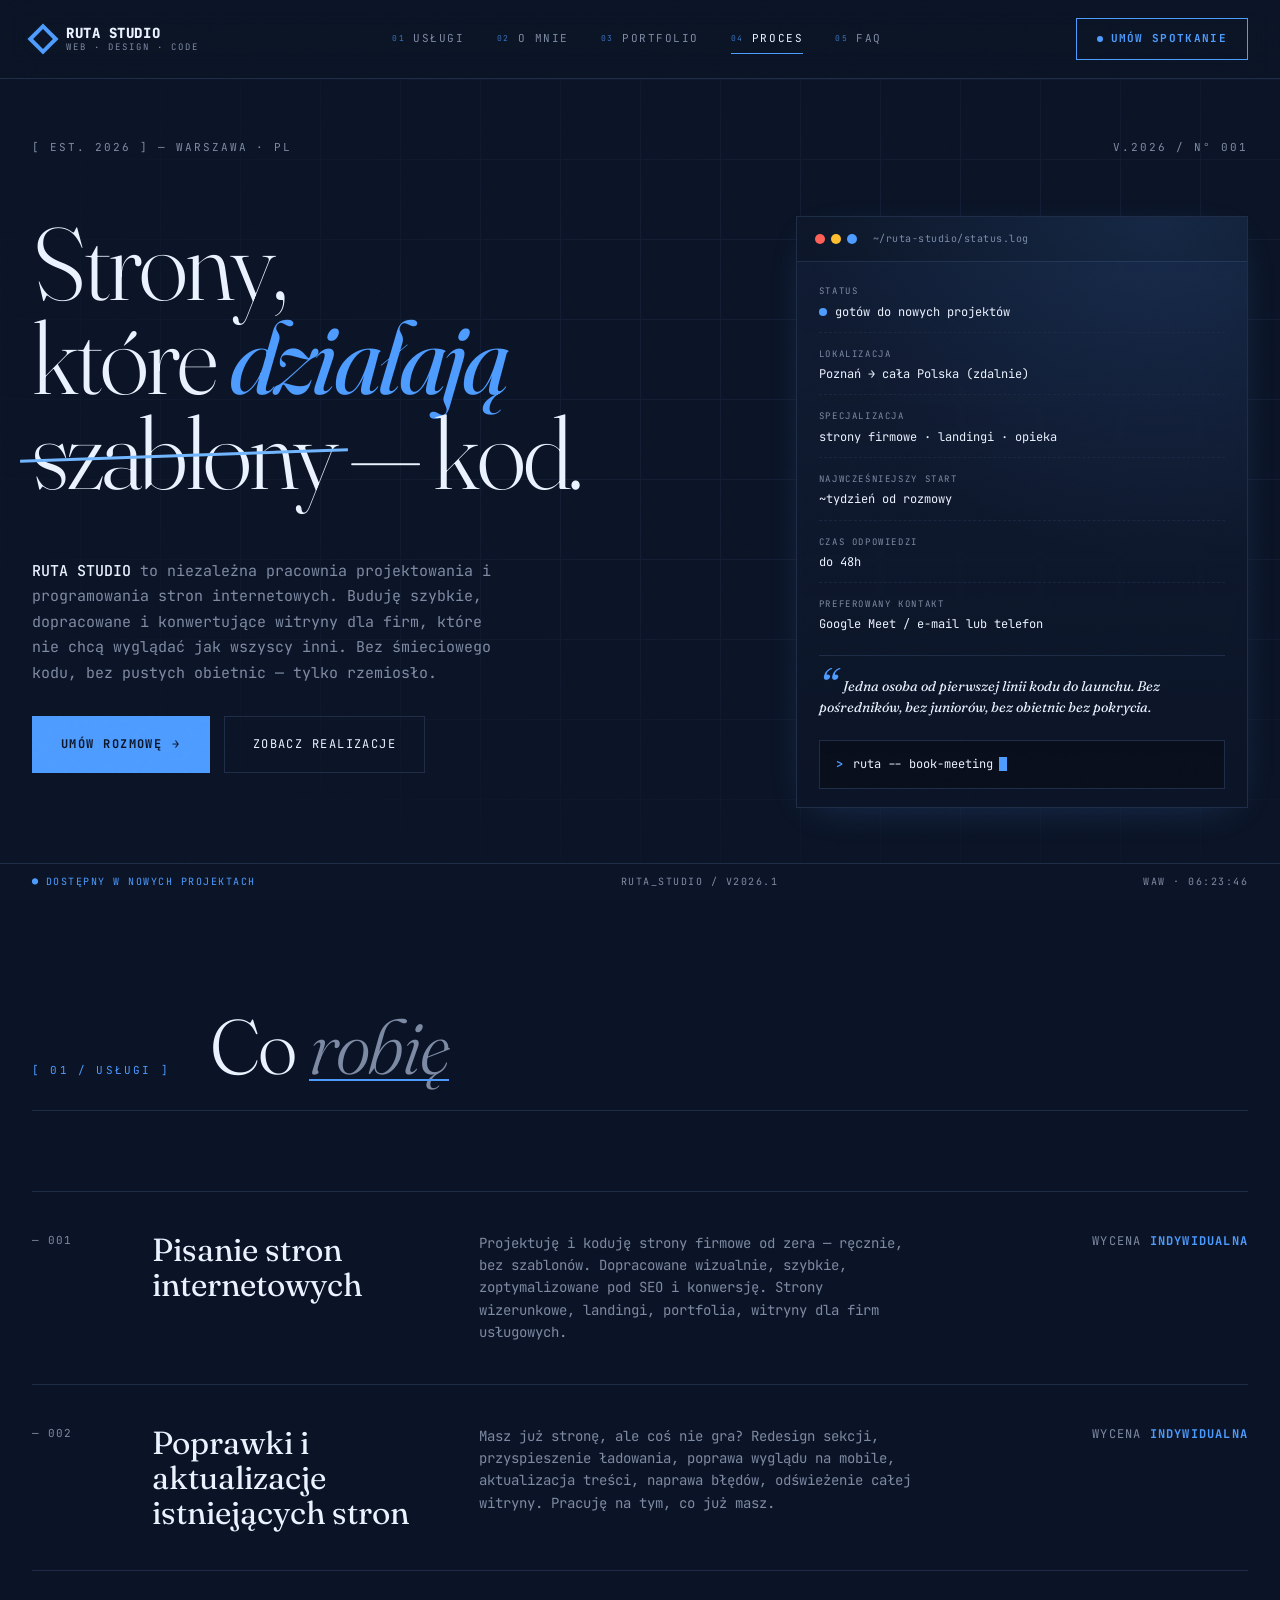
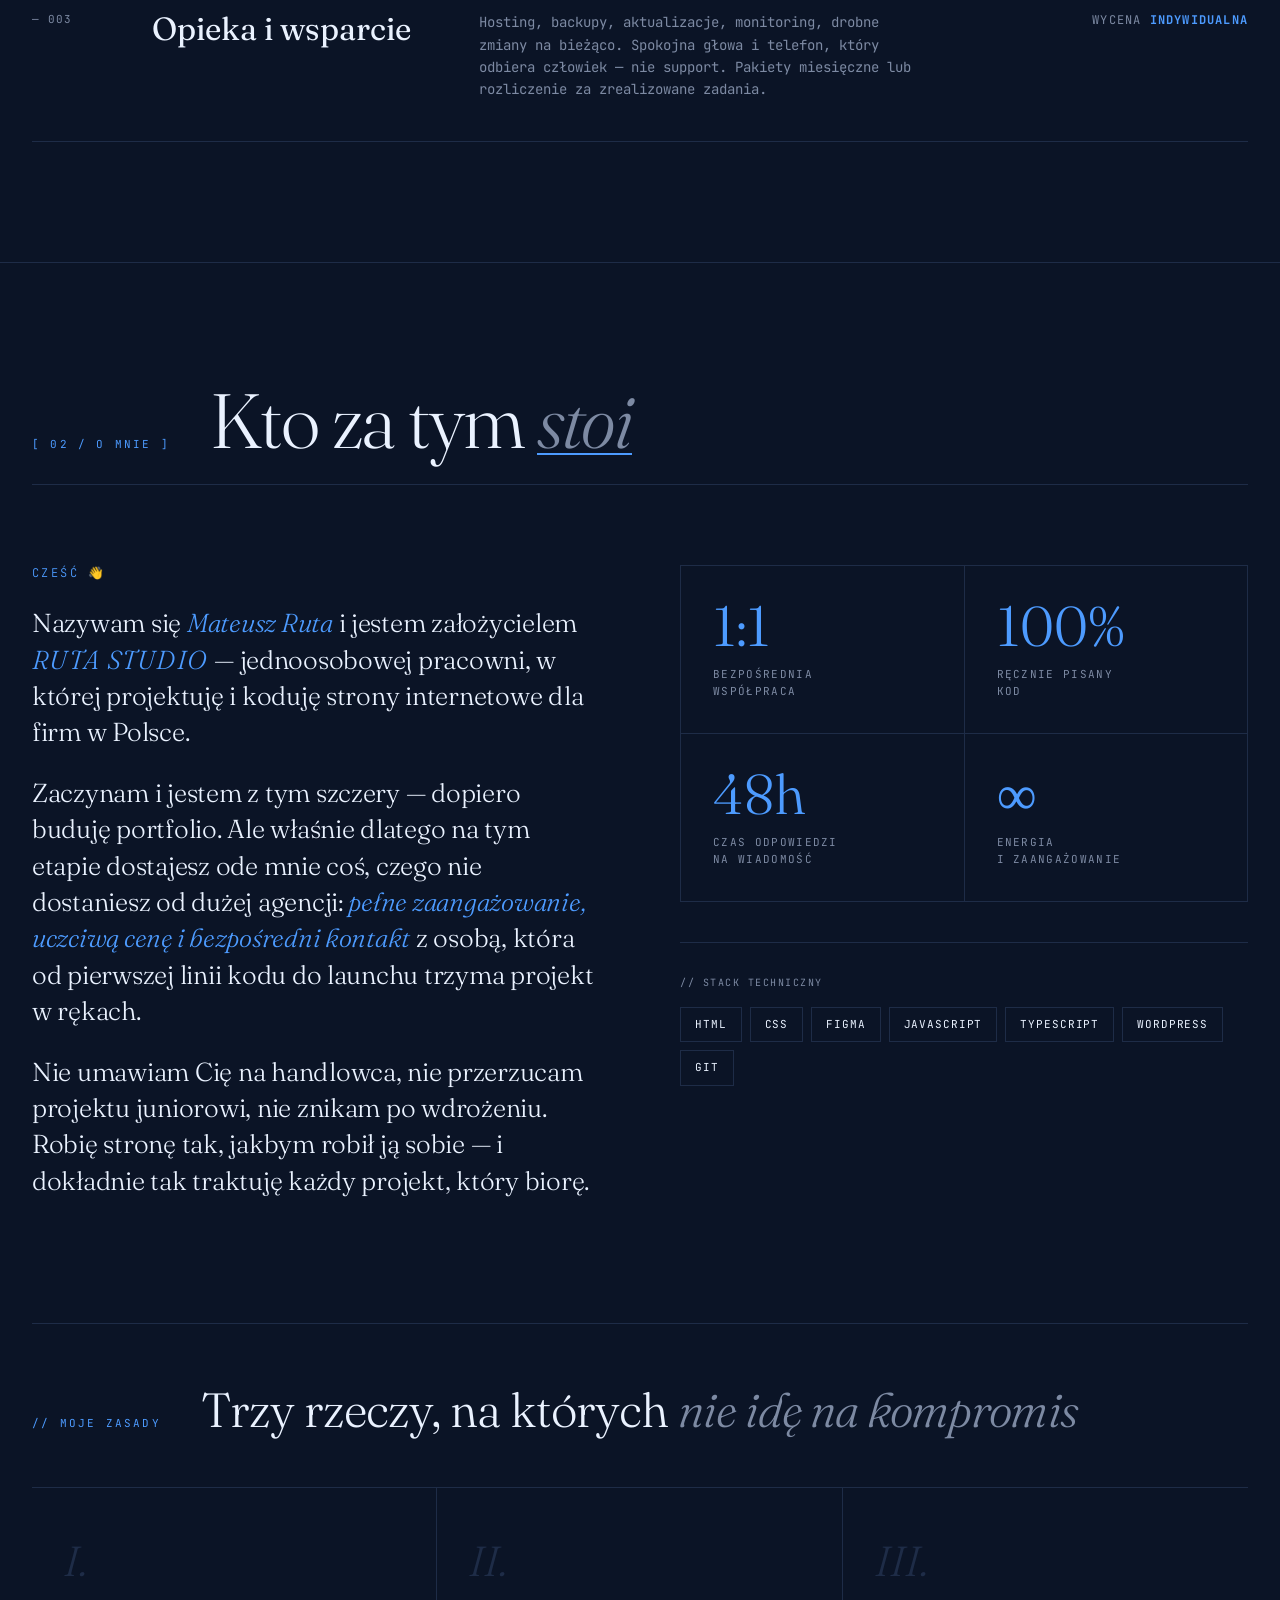
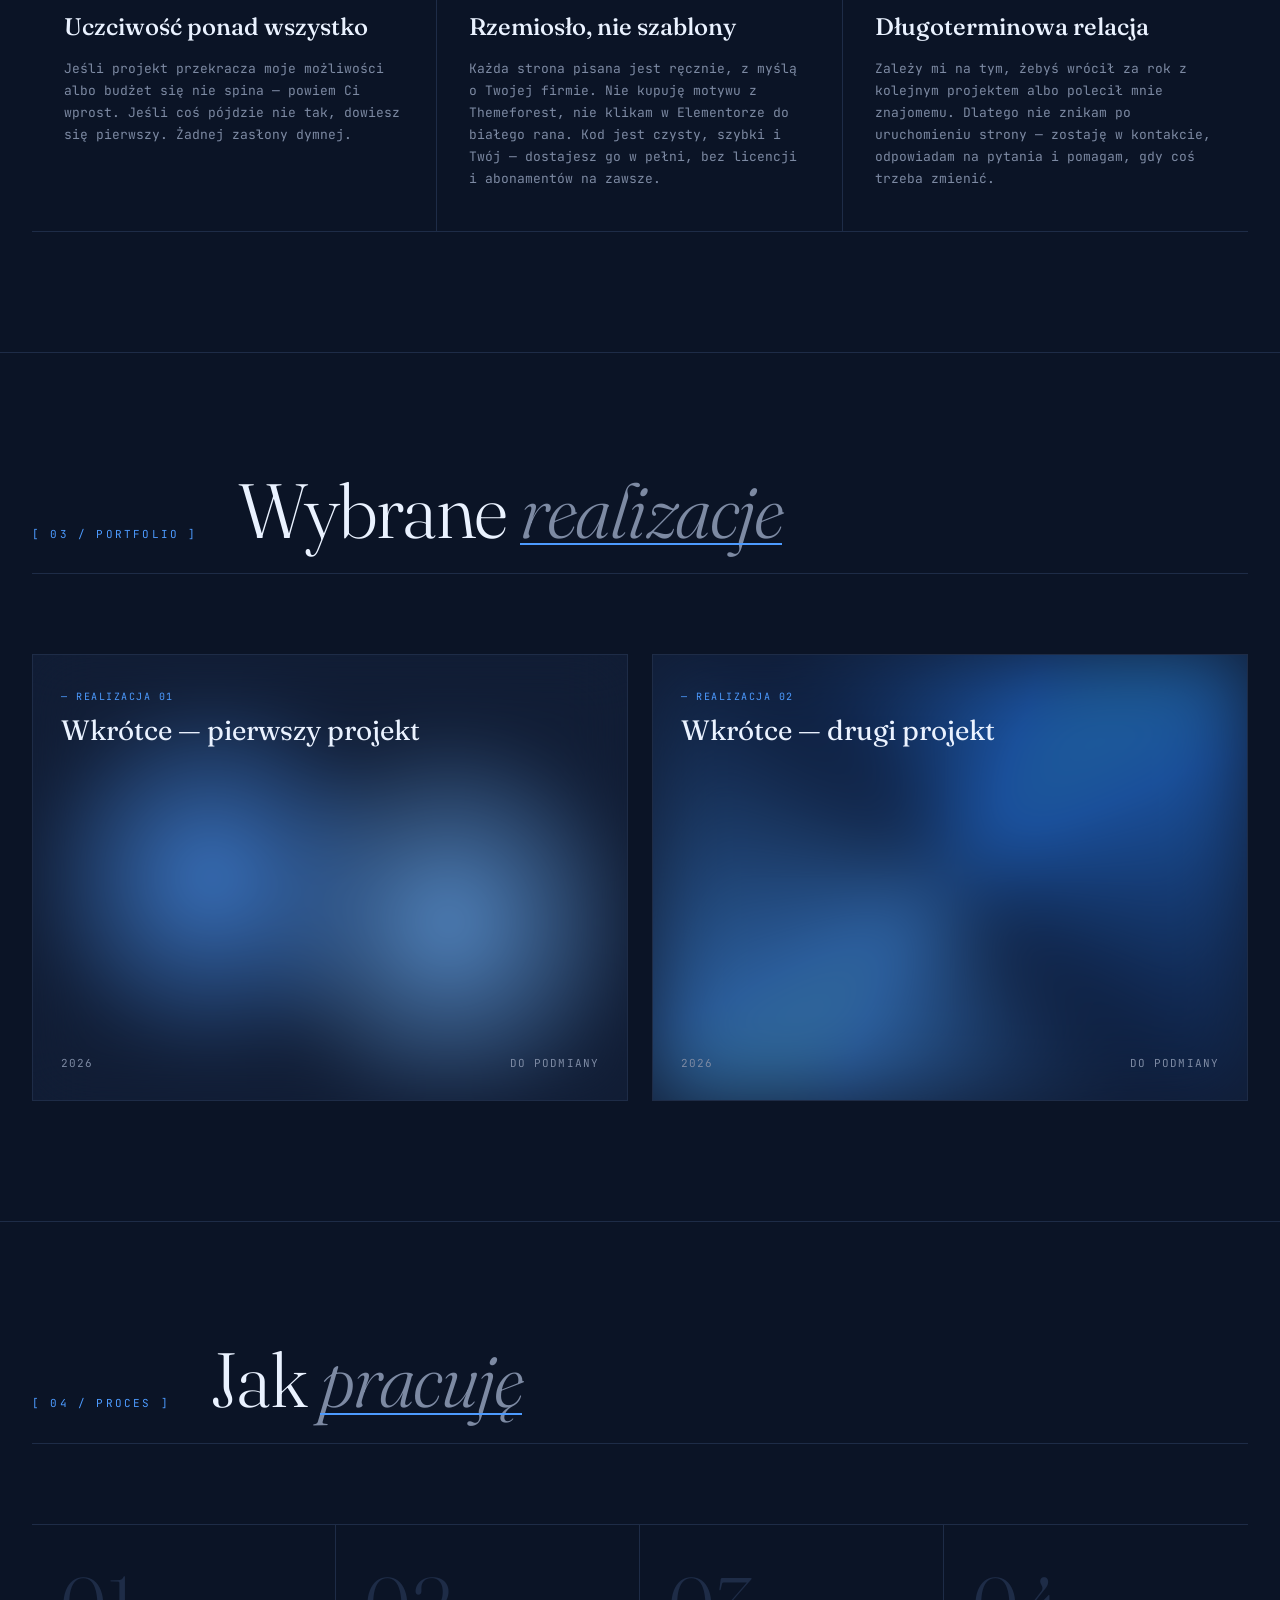
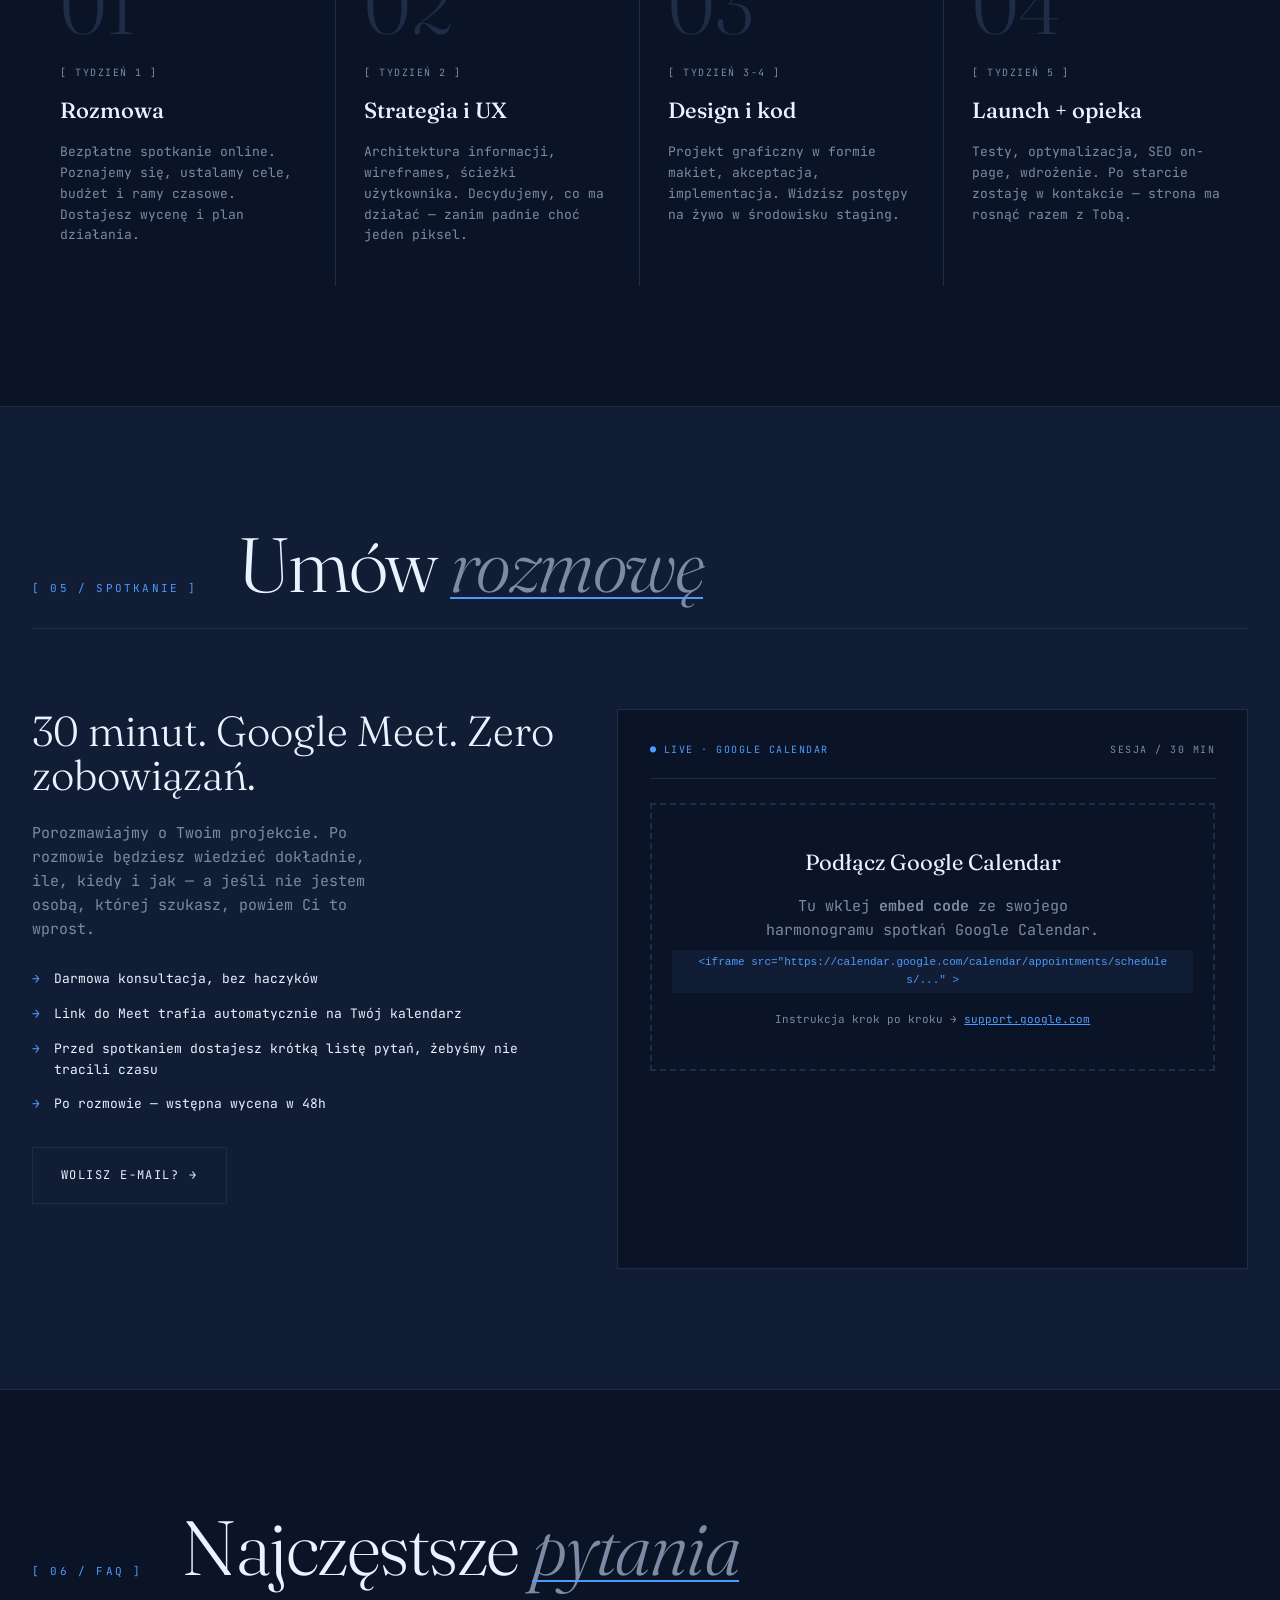
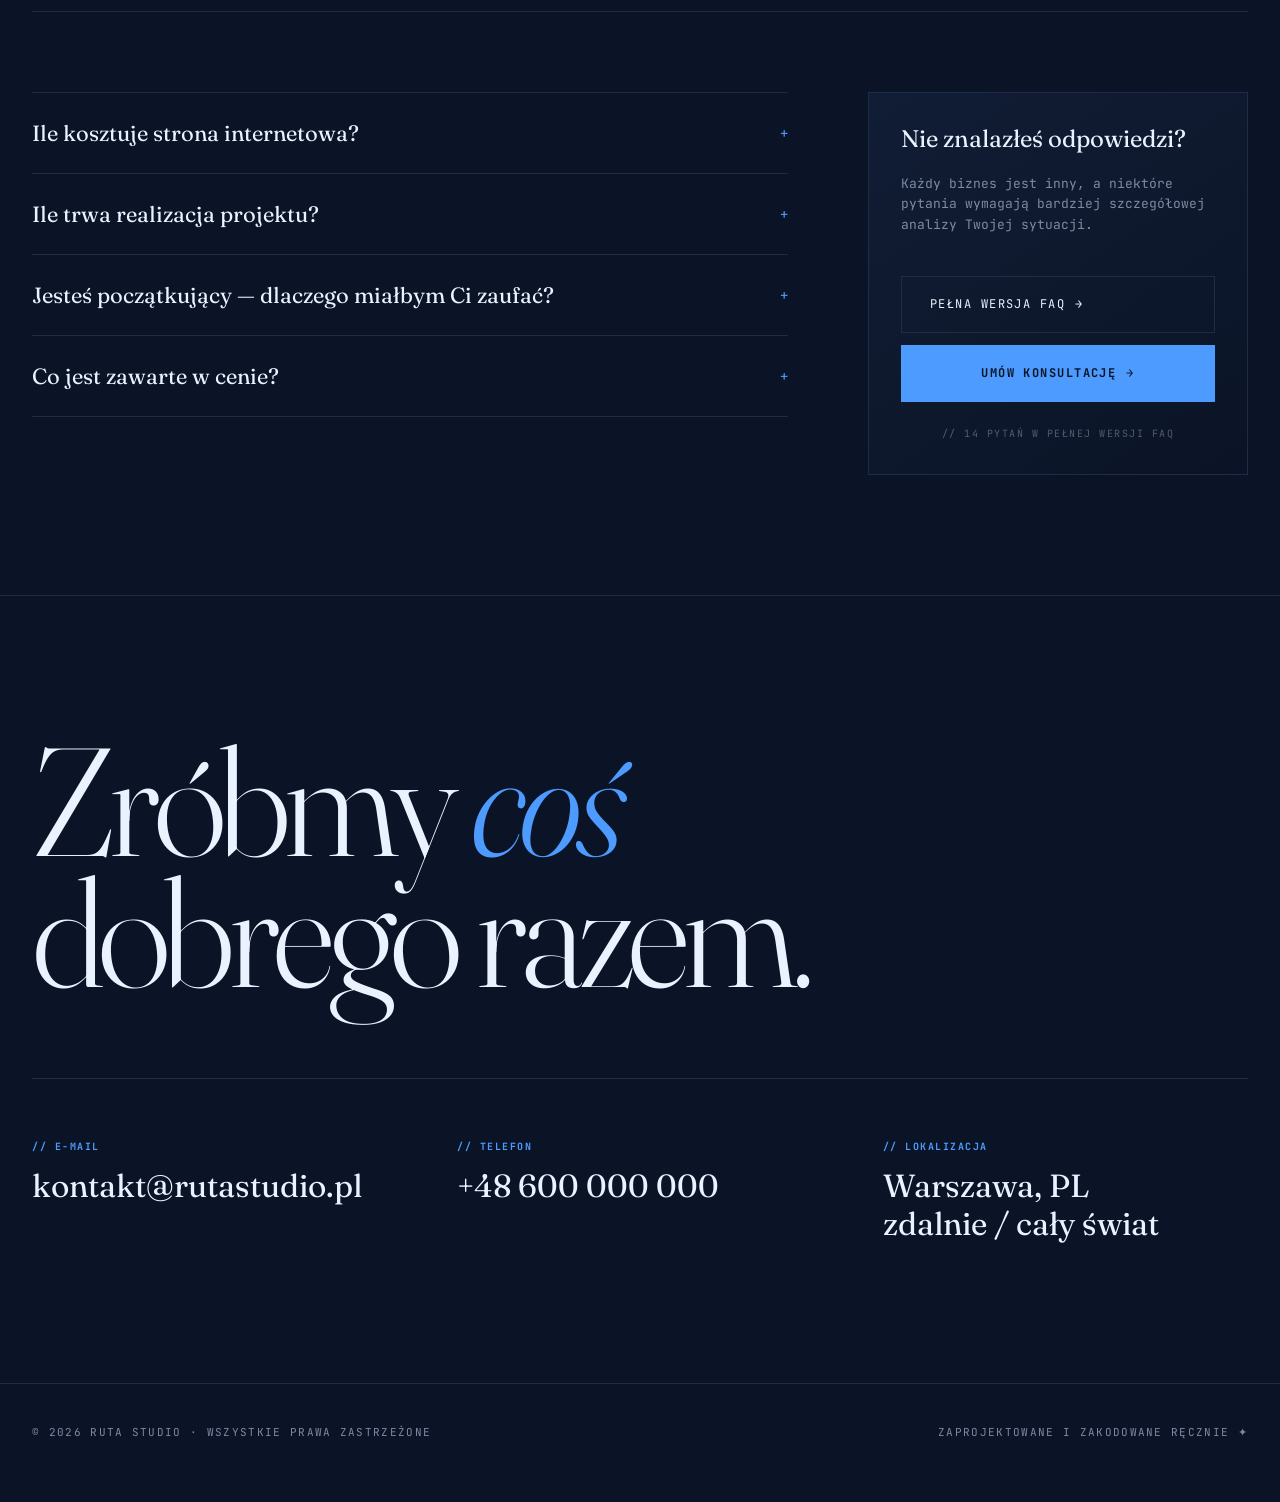
==== index.html @ 168b336f "Add files via upload" ====
<!DOCTYPE html>
<html lang="pl">
<head>
<meta charset="UTF-8" />
<meta name="viewport" content="width=device-width, initial-scale=1.0" />
<title>RUTA STUDIO — Projektowanie i programowanie stron internetowych</title>
<meta name="description" content="RUTA STUDIO — niezależne studio projektowania i programowania stron internetowych. Szybkie, dopracowane i konwertujące witryny." />

<link rel="icon" type="image/svg+xml" href="data:image/svg+xml;utf8,<svg xmlns='http://www.w3.org/2000/svg' viewBox='0 0 64 64'><rect width='64' height='64' fill='%230b1426'/><g transform='translate(32 32) rotate(45)'><rect x='-18' y='-18' width='36' height='36' fill='%234d9bff'/><rect x='-12' y='-12' width='24' height='24' fill='%230b1426'/></g></svg>" />

<link rel="preconnect" href="https://fonts.googleapis.com">
<link rel="preconnect" href="https://fonts.gstatic.com" crossorigin>
<link href="https://fonts.googleapis.com/css2?family=JetBrains+Mono:wght@400;500;700;800&family=Fraunces:ital,opsz,wght@0,9..144,300;0,9..144,400;0,9..144,600;0,9..144,800;1,9..144,400&display=swap" rel="stylesheet">

<link rel="stylesheet" href="styles.css">
</head>
<body>

<!-- NAV -->
<nav class="nav">
  <a href="#top" class="logo">
    <span class="logo-mark"></span>
    <span class="logo-text">
      <span class="name">RUTA&nbsp;STUDIO</span>
      <span class="sub">Web · Design · Code</span>
    </span>
  </a>
  <div class="nav-links">
    <a href="#services"><span class="num">01</span> Usługi</a>
    <a href="#about"><span class="num">02</span> O mnie</a>
    <a href="#portfolio"><span class="num">03</span> Portfolio</a>
    <a href="#process"><span class="num">04</span> Proces</a>
    <a href="faq.html"><span class="num">05</span> FAQ</a>
  </div>
  <a href="#booking" class="nav-cta">
    <span class="dot"></span>
    Umów spotkanie
  </a>
</nav>

<!-- HERO -->
<section class="hero" id="top">
  <div class="hero-grid"></div>
  <div class="hero-meta">
    <span>[ EST. 2026 ] — WARSZAWA · PL</span>
    <span>v.2026 / N° 001</span>
  </div>

  <div class="hero-main">
    <div class="hero-left">
      <h1 class="hero-title">
        Strony,<br>
        które <em>działają</em><br>
        <span class="strike">szablony</span> — kod.
      </h1>

      <div class="hero-bottom">
        <p class="hero-desc">
          <strong>RUTA STUDIO</strong> to niezależna pracownia projektowania i programowania
          stron internetowych. Buduję szybkie, dopracowane i konwertujące witryny
          dla firm, które nie chcą wyglądać jak wszyscy inni. Bez śmieciowego kodu,
          bez pustych obietnic — tylko rzemiosło.
        </p>
        <div class="hero-cta-row">
          <a href="#booking" class="btn btn-primary">
            Umów rozmowę <span class="arrow">→</span>
          </a>
          <a href="#portfolio" class="btn btn-ghost">
            Zobacz realizacje
          </a>
        </div>
      </div>
    </div>

    <aside class="hero-card">
      <div class="hero-card-top">
        <div class="hero-card-dots">
          <span></span><span></span><span></span>
        </div>
        <span class="hero-card-name">~/ruta-studio/status.log</span>
      </div>

      <div class="hero-card-body">
        <div class="hero-card-row">
          <span class="hero-card-key">status</span>
          <span class="hero-card-val"><span class="dot-live"></span> gotów do nowych projektów</span>
        </div>
        <div class="hero-card-row">
          <span class="hero-card-key">lokalizacja</span>
          <span class="hero-card-val">Poznań → cała Polska (zdalnie)</span>
        </div>
        <div class="hero-card-row">
          <span class="hero-card-key">specjalizacja</span>
          <span class="hero-card-val">strony firmowe · landingi · opieka</span>
        </div>
        <div class="hero-card-row">
          <span class="hero-card-key">najwcześniejszy start</span>
          <span class="hero-card-val">~tydzień od rozmowy</span>
        </div>
        <div class="hero-card-row">
          <span class="hero-card-key">czas odpowiedzi</span>
          <span class="hero-card-val">do 48h</span>
        </div>
        <div class="hero-card-row">
          <span class="hero-card-key">preferowany kontakt</span>
          <span class="hero-card-val">Google Meet / e-mail lub telefon</span>
        </div>

        <div class="hero-card-sep"></div>

        <div class="hero-card-quote">
          <span class="quote-mark">&ldquo;</span>
          Jedna osoba od pierwszej linii kodu do launchu. Bez pośredników, bez juniorów, bez obietnic bez pokrycia.
        </div>

        <div class="hero-card-cli">
          <span class="prompt">&gt;</span>
          <span class="cmd">ruta -- book-meeting</span>
          <span class="caret"></span>
        </div>
      </div>
    </aside>
  </div>
</section>



<!-- SERVICES -->
<section class="section" id="services">
  <header class="section-header">
    <span class="section-num">[ 01 / USŁUGI ]</span>
    <h2 class="section-title">Co <em>robię</em></h2>
  </header>

  <div class="services">
    <div class="service">
      <span class="service-idx">— 001</span>
      <h3 class="service-name">Pisanie stron internetowych</h3>
      <p class="service-desc">Projektuję i koduję strony firmowe od zera — ręcznie, bez szablonów. Dopracowane wizualnie, szybkie, zoptymalizowane pod SEO i konwersję. Strony wizerunkowe, landingi, portfolia, witryny dla firm usługowych.</p>
      <span class="service-price">wycena <b>indywidualna</b></span>
    </div>
    <div class="service">
      <span class="service-idx">— 002</span>
      <h3 class="service-name">Poprawki i aktualizacje istniejących stron</h3>
      <p class="service-desc">Masz już stronę, ale coś nie gra? Redesign sekcji, przyspieszenie ładowania, poprawa wyglądu na mobile, aktualizacja treści, naprawa błędów, odświeżenie całej witryny. Pracuję na tym, co już masz.</p>
      <span class="service-price">wycena <b>indywidualna</b></span>
    </div>
    <div class="service">
      <span class="service-idx">— 003</span>
      <h3 class="service-name">Opieka i wsparcie</h3>
      <p class="service-desc">Hosting, backupy, aktualizacje, monitoring, drobne zmiany na bieżąco. Spokojna głowa i telefon, który odbiera człowiek — nie support. Pakiety miesięczne lub rozliczenie za zrealizowane zadania.</p>
      <span class="service-price">wycena <b>indywidualna</b></span>
    </div>
  </div>
</section>

<!-- ABOUT -->
<section class="section" id="about">
  <header class="section-header">
    <span class="section-num">[ 02 / O MNIE ]</span>
    <h2 class="section-title">Kto za tym <em>stoi</em></h2>
  </header>

  <div class="about">
    <div class="about-text">
      <p class="about-hello">Cześć 👋</p>
      <p>Nazywam się <em>Mateusz Ruta</em> i jestem założycielem <em style="letter-spacing: 0.05em;">RUTA STUDIO</em> — jednoosobowej pracowni, w której projektuję i koduję strony internetowe dla firm w Polsce.</p>
      <p>Zaczynam i jestem z tym szczery — dopiero buduję portfolio. Ale właśnie dlatego na tym etapie dostajesz ode mnie coś, czego nie dostaniesz od dużej agencji: <em>pełne zaangażowanie, uczciwą cenę i bezpośredni kontakt</em> z osobą, która od pierwszej linii kodu do launchu trzyma projekt w rękach.</p>
      <p>Nie umawiam Cię na handlowca, nie przerzucam projektu juniorowi, nie znikam po wdrożeniu. Robię stronę tak, jakbym robił ją sobie — i dokładnie tak traktuję każdy projekt, który biorę.</p>
    </div>

    <div>
      <div class="about-stats">
        <div class="stat">
          <div class="stat-value">1:1</div>
          <div class="stat-label">Bezpośrednia<br>współpraca</div>
        </div>
        <div class="stat">
          <div class="stat-value">100%</div>
          <div class="stat-label">Ręcznie pisany<br>kod</div>
        </div>
        <div class="stat">
          <div class="stat-value">48h</div>
          <div class="stat-label">Czas odpowiedzi<br>na wiadomość</div>
        </div>
        <div class="stat">
          <div class="stat-value">∞</div>
          <div class="stat-label">Energia<br>i zaangażowanie</div>
        </div>
      </div>

      <div class="tech-stack">
        <div class="tech-stack-label">// Stack techniczny</div>
        <div class="tech-list">
          <span class="tech">HTML</span>
          <span class="tech">CSS</span>
          <span class="tech">Figma</span>
          <span class="tech">JavaScript</span>
          <span class="tech">TypeScript</span>
          <span class="tech">WordPress</span>
          <span class="tech">Git</span>
        </div>
      </div>
    </div>
  </div>

  <!-- ZASADY -->
  <div class="principles">
    <div class="principles-header">
      <span class="principles-label">// Moje zasady</span>
      <h3 class="principles-title">Trzy rzeczy, na których <em>nie idę na kompromis</em></h3>
    </div>
    <div class="principles-grid">
      <div class="principle">
        <div class="principle-num">I.</div>
        <h4 class="principle-name">Uczciwość ponad wszystko</h4>
        <p class="principle-desc">Jeśli projekt przekracza moje możliwości albo budżet się nie spina — powiem Ci wprost. Jeśli coś pójdzie nie tak, dowiesz się pierwszy. Żadnej zasłony dymnej.</p>
      </div>
      <div class="principle">
        <div class="principle-num">II.</div>
        <h4 class="principle-name">Rzemiosło, nie szablony</h4>
        <p class="principle-desc">Każda strona pisana jest ręcznie, z myślą o Twojej firmie. Nie kupuję motywu z Themeforest, nie klikam w Elementorze do białego rana. Kod jest czysty, szybki i Twój — dostajesz go w pełni, bez licencji i abonamentów na zawsze.</p>
      </div>
      <div class="principle">
        <div class="principle-num">III.</div>
        <h4 class="principle-name">Długoterminowa relacja</h4>
        <p class="principle-desc">Zależy mi na tym, żebyś wrócił za rok z kolejnym projektem albo polecił mnie znajomemu. Dlatego nie znikam po uruchomieniu strony — zostaję w kontakcie, odpowiadam na pytania i pomagam, gdy coś trzeba zmienić.</p>
      </div>
    </div>
  </div>
</section>

<!-- PORTFOLIO -->
<section class="section" id="portfolio">
  <header class="section-header">
    <span class="section-num">[ 03 / PORTFOLIO ]</span>
    <h2 class="section-title">Wybrane <em>realizacje</em></h2>
  </header>

  <div class="portfolio-grid">
    <a href="#" class="project half">
      <div class="project-visual viz-1"></div>
      <div class="project-content">
        <span class="project-tag">— Realizacja 01</span>
        <h3 class="project-title">Wkrótce — pierwszy projekt</h3>
      </div>
      <div class="project-meta">
        <span>2026</span>
        <span>Do podmiany</span>
      </div>
    </a>

    <a href="#" class="project half">
      <div class="project-visual viz-3"></div>
      <div class="project-content">
        <span class="project-tag">— Realizacja 02</span>
        <h3 class="project-title">Wkrótce — drugi projekt</h3>
      </div>
      <div class="project-meta">
        <span>2026</span>
        <span>Do podmiany</span>
      </div>
    </a>
  </div>
</section>

<!-- PROCESS -->
<section class="section" id="process">
  <header class="section-header">
    <span class="section-num">[ 04 / PROCES ]</span>
    <h2 class="section-title">Jak <em>pracuję</em></h2>
  </header>

  <div class="process-grid">
    <div class="process-step">
      <div class="step-num">01</div>
      <div class="step-label">[ TYDZIEŃ 1 ]</div>
      <h4 class="step-title">Rozmowa</h4>
      <p class="step-desc">Bezpłatne spotkanie online. Poznajemy się, ustalamy cele, budżet i ramy czasowe. Dostajesz wycenę i plan działania.</p>
    </div>
    <div class="process-step">
      <div class="step-num">02</div>
      <div class="step-label">[ TYDZIEŃ 2 ]</div>
      <h4 class="step-title">Strategia i UX</h4>
      <p class="step-desc">Architektura informacji, wireframes, ścieżki użytkownika. Decydujemy, co ma działać — zanim padnie choć jeden piksel.</p>
    </div>
    <div class="process-step">
      <div class="step-num">03</div>
      <div class="step-label">[ TYDZIEŃ 3-4 ]</div>
      <h4 class="step-title">Design i kod</h4>
      <p class="step-desc">Projekt graficzny w formie makiet, akceptacja, implementacja. Widzisz postępy na żywo w środowisku staging.</p>
    </div>
    <div class="process-step">
      <div class="step-num">04</div>
      <div class="step-label">[ TYDZIEŃ 5 ]</div>
      <h4 class="step-title">Launch + opieka</h4>
      <p class="step-desc">Testy, optymalizacja, SEO on-page, wdrożenie. Po starcie zostaję w kontakcie — strona ma rosnąć razem z Tobą.</p>
    </div>
  </div>
</section>

<!-- BOOKING -->
<section class="section booking" id="booking">
  <header class="section-header">
    <span class="section-num">[ 05 / SPOTKANIE ]</span>
    <h2 class="section-title">Umów <em>rozmowę</em></h2>
  </header>

  <div class="booking-wrap">
    <div class="booking-info">
      <h3>30 minut. Google Meet. Zero zobowiązań.</h3>
      <p>Porozmawiajmy o Twoim projekcie. Po rozmowie będziesz wiedzieć dokładnie, ile, kiedy i jak — a jeśli nie jestem osobą, której szukasz, powiem Ci to wprost.</p>

      <div class="booking-features">
        <div class="booking-feature">Darmowa konsultacja, bez haczyków</div>
        <div class="booking-feature">Link do Meet trafia automatycznie na Twój kalendarz</div>
        <div class="booking-feature">Przed spotkaniem dostajesz krótką listę pytań, żebyśmy nie tracili czasu</div>
        <div class="booking-feature">Po rozmowie — wstępna wycena w 48h</div>
      </div>

      <a href="mailto:kontakt@rutastudio.pl" class="btn btn-ghost">
        Wolisz e-mail? <span class="arrow">→</span>
      </a>
    </div>

    <div class="booking-widget">
      <div class="booking-widget-header">
        <span class="live blink">LIVE · GOOGLE CALENDAR</span>
        <span>SESJA / 30 MIN</span>
      </div>

      <!--
        ============================================================
        INSTRUKCJA: Jak podłączyć prawdziwy widget Google Meet
        ============================================================
        1. Wejdź na calendar.google.com (zalogowany na konto, na
           którym chcesz przyjmować spotkania).
        2. Po lewej stronie kliknij "Utwórz" → "Termin spotkania"
           (Appointment schedule).
        3. Ustaw: długość spotkania 30 min, dostępność, bufor czasu.
        4. W sekcji "Miejsce i konferencja" wybierz Google Meet —
           link do Meet będzie generowany automatycznie.
        5. Zapisz. Kliknij "Udostępnij" → "Skopiuj kod do
           osadzenia" (embed code) i wklej go zamiast bloku .booking-placeholder
           poniżej. Będzie wyglądał mniej więcej tak:
           <iframe src="https://calendar.google.com/calendar/appointments/schedules/XXXX?gv=true" width="100%" height="600" frameborder="0"></iframe>
        ============================================================
      -->

      <div class="booking-placeholder">
        <h4>Podłącz Google Calendar</h4>
        <p>Tu wklej <b>embed code</b> ze swojego<br>harmonogramu spotkań Google Calendar.</p>
        <code>&lt;iframe src="https://calendar.google.com/calendar/appointments/schedules/..." &gt;</code>
        <p style="margin-top:18px;font-size:11px">
          Instrukcja krok po kroku →
          <a href="https://support.google.com/calendar/answer/10729749" target="_blank" rel="noopener">support.google.com</a>
        </p>
      </div>

    </div>
  </div>
</section>


<!-- FAQ SECTION -->
<section class="section" id="faq">
  <header class="section-header">
    <span class="section-num">[ 06 / FAQ ]</span>
    <h2 class="section-title">Najczęstsze <em>pytania</em></h2>
  </header>
  <div class="faq-container">
    <!-- Lewa kolumna: Pytania -->
    <div class="faq-list">
      <div class="faq-item">
        <button class="faq-q">
          Ile kosztuje strona internetowa?
          <span class="icon">+</span>
        </button>
        <div class="faq-a">Każdy projekt wyceniam indywidualnie, bo wszystko zależy od zakresu, ilości podstron, stopnia złożoności designu i Twoich wymagań. Po krótkiej rozmowie (bezpłatnej) dostajesz pełną, stałą wycenę — bez niespodzianek i bez ukrytych kosztów. Nie działam na "od-do", wolę powiedzieć konkretną kwotę, gdy wiem, o czym rozmawiamy.</div>
      </div>
      <div class="faq-item">
        <button class="faq-q">
          Ile trwa realizacja projektu?
          <span class="icon">+</span>
        </button>
        <div class="faq-a">Nowa strona firmowa to zwykle 3-5 tygodni. Drobne poprawki i aktualizacje istniejących stron — od kilku dni do 2 tygodni. Tempo zależy głównie od tego, jak szybko spływają treści i akceptacje z Twojej strony.</div>
      </div>
      <div class="faq-item">
        <button class="faq-q">
          Jesteś początkujący — dlaczego miałbym Ci zaufać?
          <span class="icon">+</span>
        </button>
        <div class="faq-a">Uczciwe pytanie, więc uczciwa odpowiedź: bo dostajesz pełne zaangażowanie, uczciwą cenę i bezpośredni kontakt z osobą, której zależy. Duże agencje mają doświadczenie, ale często Twój projekt trafia do juniora, którego nigdy nie zobaczysz. Ja pracuję sam, więc każda linia kodu i każdy piksel przechodzi przeze mnie. Jeśli coś przekracza moje możliwości — powiem Ci to wprost, zanim weźmiemy projekt.</div>
      </div>
      <div class="faq-item">
        <button class="faq-q">
          Co jest zawarte w cenie?
          <span class="icon">+</span>
        </button>
        <div class="faq-a">Projekt graficzny, kodowanie, wdrożenie na serwer, konfiguracja domeny, podstawowa optymalizacja SEO, podpięcie analityki, 30 dni wsparcia po uruchomieniu i pełne prawa do kodu. Bez licencji, dożywotnio.</div>
      </div>
    </div>

    <!-- Prawa kolumna: Sidebar z CTA -->
    <aside class="faq-sidebar">
      <div class="faq-card">
        <h4>Nie znalazłeś odpowiedzi?</h4>
        <p>Każdy biznes jest inny, a niektóre pytania wymagają bardziej szczegółowej analizy Twojej sytuacji.</p>
        <div class="faq-more">
          <a href="faq.html" class="btn btn-ghost">
            Pełna wersja FAQ <span class="arrow">→</span>
          </a>
          <a href="#booking" class="btn btn-primary faq-btn-full">
            Umów konsultację <span class="arrow">→</span>
          </a>
        </div>
        <span class="faq-more-hint">// 14 pytań w pełnej wersji FAQ</span>
      </div>
    </aside>
  </div>
</section>

<!-- CONTACT -->
<section class="contact-section" id="contact">
  <h2 class="contact-huge">
    Zróbmy <em>coś</em><br>
    dobrego razem.
  </h2>
  <div class="contact-grid">
    <div class="contact-item">
      <div class="label">// E-mail</div>
      <a href="mailto:kontakt@rutastudio.pl">kontakt@rutastudio.pl</a>
    </div>
    <div class="contact-item">
      <div class="label">// Telefon</div>
      <a href="tel:+48600000000">+48 600 000 000</a>
    </div>
    <div class="contact-item">
      <div class="label">// Lokalizacja</div>
      <span>Warszawa, PL<br>zdalnie / cały świat</span>
    </div>
  </div>
</section>

<footer>
  <span>© 2026 RUTA STUDIO · wszystkie prawa zastrzeżone</span>
  <span>Zaprojektowane i zakodowane ręcznie ✦</span>
</footer>

<!-- STATUS BAR -->
<div class="status-bar">
  <span class="blink">DOSTĘPNY W NOWYCH PROJEKTACH</span>
  <span class="hide-sm">RUTA_STUDIO / v2026.1</span>
  <span>WAW · <span id="clock">--:--</span></span>
</div>


<script src="script.js"></script>
</body>
</html>
---- styles.css ----
:root{
    --bg:#0b1426;          /* granatowa głębia */
    --bg-2:#111d35;        /* jaśniejszy granat */
    --ink:#eaf2ff;
    --ink-dim:#7d8aa3;
    --line:#1e2c47;
    --accent:#4d9bff;      /* niebieski neon */
    --accent-2:#70b5ff;    /* jaśniejszy niebieski */
    --warn:#ffb800;
    --mono:'JetBrains Mono', ui-monospace, monospace;
    --serif:'Fraunces', Georgia, serif;
    --site-gutter:clamp(18px,3vw,32px);
    --content-max:1560px;
  }

  *{box-sizing:border-box;margin:0;padding:0}
  html{scroll-behavior:smooth}
  body{
    background:var(--bg);
    color:var(--ink);
    font-family:var(--mono);
    font-size:15px;
    line-height:1.6;
    overflow-x:hidden;
    -webkit-font-smoothing:antialiased;
  }
  .nav,
  .hero,
  .section,
  .contact-section,
  footer,
  .status-bar{
    width:100%;
    padding-inline:var(--site-gutter);
  }
  .hero,
  .section,
  .contact-section,
  .page-header,
  .faq-section{
    width:min(100%,var(--content-max));
    margin-inline:auto;
  }
  .hero-main > *,
  .service > *,
  .contact-grid > *{
    min-width:0;
  }
  .hero-title,
  .section-title,
  .contact-huge,
  .faq-q{
    overflow-wrap:anywhere;
  }

  /* ziarno */
  body::before{
    content:'';
    position:fixed;inset:0;
    pointer-events:none;
    z-index:100;
    opacity:.05;
    mix-blend-mode:overlay;
    background-image:url("data:image/svg+xml,%3Csvg viewBox='0 0 200 200' xmlns='http://www.w3.org/2000/svg'%3E%3Cfilter id='n'%3E%3CfeTurbulence type='fractalNoise' baseFrequency='0.9'/%3E%3C/filter%3E%3Crect width='100%25' height='100%25' filter='url(%23n)'/%3E%3C/svg%3E");
  }

  a{color:inherit;text-decoration:none}
  button{font-family:inherit;cursor:pointer;border:none;background:none;color:inherit}
  img{max-width:100%;display:block}

  /* ============ NAV ============ */
  .nav{
    position:sticky;top:0;left:0;right:0;
    z-index:50;
    padding:18px var(--site-gutter);
    display:flex;align-items:center;justify-content:space-between;
    backdrop-filter:blur(14px);
    background:rgba(11,20,38,.85);
    border-bottom:1px solid var(--line);
  }
  .logo{
    font-weight:800;letter-spacing:.02em;
    font-size:14px;
    display:flex;align-items:center;gap:12px;
    transition:opacity .2s;
  }
  .logo:hover{opacity:.85}
  .logo:hover .logo-mark{transform:rotate(135deg)}
  .logo-mark{
    width:22px;height:22px;
    background:var(--accent);
    position:relative;
    transform:rotate(45deg);
    transition:transform .6s cubic-bezier(.7,-.2,.3,1.3);
  }
  .logo-mark::after{
    content:'';position:absolute;inset:4px;
    background:var(--bg);
    transform:rotate(0);
  }
  .logo-text{
    display:flex;flex-direction:column;line-height:1;
  }
  .logo-text .name{font-size:14px;letter-spacing:.04em}
  .logo-text .sub{
    font-size:9px;
    font-weight:400;
    color:var(--ink-dim);
    letter-spacing:.22em;
    margin-top:3px;
    text-transform:uppercase;
  }
  .nav-links{
    display:flex;gap:4px;
    font-size:11px;text-transform:uppercase;letter-spacing:.14em;
  }
  .nav-links a{
    position:relative;
    padding:10px 14px;
    display:inline-flex;align-items:center;gap:8px;
    color:var(--ink-dim);
    transition:color .2s;
  }
  .nav-links a .num{
    font-size:8px;
    color:var(--accent);
    opacity:.7;
  }
  .nav-links a::after{
    content:'';
    position:absolute;
    left:14px;right:14px;bottom:4px;
    height:1px;
    background:var(--accent);
    transform:scaleX(0);
    transform-origin:left;
    transition:transform .35s ease;
  }
  .nav-links a:hover,
  .nav-links a.active{color:var(--ink)}
  .nav-links a:hover::after,
  .nav-links a.active::after{transform:scaleX(1)}
  .nav-cta{
    font-size:11px;text-transform:uppercase;letter-spacing:.12em;
    padding:11px 20px;
    border:1px solid var(--accent);
    color:var(--accent);
    transition:all .2s;
    display:inline-flex;align-items:center;gap:8px;
    font-weight:700;
  }
  .nav-cta .dot{
    width:6px;height:6px;
    background:var(--accent);
    border-radius:50%;
    animation:pulseDot 1.8s infinite;
  }
  @keyframes pulseDot{
    0%,100%{opacity:1;transform:scale(1)}
    50%{opacity:.3;transform:scale(1.4)}
  }
  .nav-cta:hover{
    background:var(--accent);
    color:var(--bg);
    transform:translateY(-1px);
  }
  .nav-cta:hover .dot{background:var(--bg)}
  @media(max-width:1100px){
    .nav-links{display:none}
  }
  @media(max-width:700px){
    .nav{padding:14px var(--site-gutter)}
    .logo-text .sub{display:none}
  }

  /* ============ STATUS BAR ============ */
  .status-bar{
    position:fixed;bottom:0;left:0;right:0;
    z-index:40;
    display:flex;justify-content:space-between;
    padding:10px var(--site-gutter);
    font-size:10px;text-transform:uppercase;letter-spacing:.15em;
    background:var(--bg);
    border-top:1px solid var(--line);
    color:var(--ink-dim);
  }
  .status-bar .blink{color:var(--accent)}
  .blink::before{
    content:'●';margin-right:6px;
    animation:blink 1.4s infinite;
  }
  @keyframes blink{50%{opacity:.3}}
  @media(max-width:700px){.status-bar .hide-sm{display:none}}

  /* ============ HERO ============ */
  .hero{
    min-height:clamp(680px, calc(100vh - 100px), 920px);
    padding:60px var(--site-gutter) 80px;
    position:relative;
    display:flex;flex-direction:column;
    gap:60px;
    border-bottom:1px solid var(--line);
    overflow:hidden;
  }
  .hero-grid{
    position:absolute;inset:0;
    background-image:
      linear-gradient(var(--line) 1px,transparent 1px),
      linear-gradient(90deg,var(--line) 1px,transparent 1px);
    background-size:80px 80px;
    opacity:.4;
    mask-image:radial-gradient(ellipse at 70% 40%,black 30%,transparent 80%);
  }
  .hero-meta{
    display:flex;justify-content:space-between;
    font-size:11px;text-transform:uppercase;letter-spacing:.18em;
    color:var(--ink-dim);
    position:relative;z-index:2;
  }
  .hero-main{
    display:grid;
    grid-template-columns:1.4fr .9fr;
    gap:60px;
    align-items:start;
    flex:1;
    position:relative;z-index:2;
  }
  .hero-left{
    display:flex;flex-direction:column;justify-content:flex-start;
    gap:60px;
  }
  .hero-title{
    font-family:var(--serif);
    font-weight:300;
    font-size:clamp(44px,8vw,120px);
    line-height:.92;
    letter-spacing:-.03em;
  }
  .hero-title em{
    font-style:italic;
    color:var(--accent);
    font-weight:400;
  }
  .hero-title .strike{
    display:inline-block;
    position:relative;
  }
  .hero-title .strike::after{
    content:'';position:absolute;
    left:-4%;right:-4%;top:52%;height:3px;
    background:var(--accent-2);
    transform:rotate(-2deg);
  }
  .hero-bottom{
    display:flex;flex-direction:column;gap:30px;
  }
  .hero-desc{
    max-width:52ch;
    font-size:15px;line-height:1.7;
    color:var(--ink-dim);
  }
  .hero-desc strong{color:var(--ink);font-weight:500}
  .hero-cta-row{
    display:flex;gap:14px;flex-wrap:wrap;
  }

  /* ---- HERO CARD ---- */
  .hero-card{
    border:1px solid var(--line);
    background:linear-gradient(180deg, rgba(17,29,53,.85), rgba(11,20,38,.7));
    backdrop-filter:blur(6px);
    display:flex;flex-direction:column;
    position:relative;
    overflow:hidden;
    box-shadow:0 10px 40px -20px rgba(77,155,255,.3);
  }
  .hero-card::before{
    content:'';
    position:absolute;inset:0;
    background:
      radial-gradient(circle at 80% 0%, rgba(77,155,255,.12) 0%, transparent 50%);
    pointer-events:none;
  }
  .hero-card-top{
    display:flex;align-items:center;gap:12px;
    padding:14px 18px;
    border-bottom:1px solid var(--line);
    background:rgba(0,0,0,.18);
  }
  .hero-card-dots{display:flex;gap:6px}
  .hero-card-dots span{
    width:10px;height:10px;border-radius:50%;
    background:var(--line);
  }
  .hero-card-dots span:first-child{background:#ff5f56}
  .hero-card-dots span:nth-child(2){background:#ffbd2e}
  .hero-card-dots span:nth-child(3){background:var(--accent)}
  .hero-card-name{
    font-size:10px;
    color:var(--ink-dim);
    letter-spacing:.05em;
    margin-left:4px;
  }
  .hero-card-body{
    padding:22px 22px 18px;
    display:flex;flex-direction:column;gap:14px;
    flex:1;
    position:relative;z-index:1;
    font-size:12px;
  }
  .hero-card-row{
    display:flex;flex-direction:column;gap:4px;
    padding-bottom:10px;
    border-bottom:1px dashed rgba(30,44,71,.7);
  }
  .hero-card-row:nth-last-child(4){border-bottom:none;padding-bottom:0}
  .hero-card-key{
    font-size:9px;
    text-transform:uppercase;
    letter-spacing:.18em;
    color:var(--ink-dim);
  }
  .hero-card-val{
    font-size:12px;
    color:var(--ink);
    display:flex;align-items:center;gap:8px;
  }
  .dot-live{
    width:8px;height:8px;border-radius:50%;
    background:var(--accent);
    box-shadow:0 0 0 0 rgba(77,155,255,.6);
    animation:pulseDot2 1.8s infinite;
    flex-shrink:0;
  }
  @keyframes pulseDot2{
    0%,100%{box-shadow:0 0 0 0 rgba(77,155,255,.6)}
    50%{box-shadow:0 0 0 6px rgba(77,155,255,0)}
  }
  .hero-card-sep{
    height:1px;
    background:var(--line);
    margin:6px 0 2px;
  }
  .hero-card-quote{
    font-family:var(--serif);
    font-style:italic;
    font-size:14px;
    line-height:1.5;
    color:var(--ink);
    padding:4px 0 8px;
    position:relative;
  }
  .quote-mark{
    font-family:var(--serif);
    font-size:44px;
    line-height:0;
    color:var(--accent);
    margin-right:4px;
    vertical-align:-10px;
  }
  .hero-card-cli{
    margin-top:auto;
    padding:14px 16px;
    background:rgba(0,0,0,.3);
    border:1px solid var(--line);
    font-size:12px;
    display:flex;align-items:center;gap:10px;
  }
  .hero-card-cli .prompt{color:var(--accent);font-weight:700}
  .hero-card-cli .cmd{color:var(--ink)}
  .hero-card-cli .caret{
    width:8px;height:14px;
    background:var(--accent);
    animation:caretBlink 1s infinite;
    margin-left:-4px;
  }
  @keyframes caretBlink{50%{opacity:0}}

  @media(max-width:1000px){
    .hero-main{grid-template-columns:1fr;gap:40px}
    .hero-card{max-width:520px}
  }
  @media(max-width:700px){
    .hero{padding:50px var(--site-gutter)}
    .hero-main{gap:32px}
    .hero-left{gap:36px}
  }
  .btn{
    font-family:var(--mono);
    font-size:12px;text-transform:uppercase;letter-spacing:.12em;
    padding:18px 28px;
    border:1px solid var(--line);
    transition:all .25s ease;
    display:inline-flex;align-items:center;gap:10px;
  }
  .btn-primary{
    background:var(--accent);
    color:var(--bg);
    border-color:var(--accent);
    font-weight:700;
  }
  .btn-primary:hover{
    background:var(--bg);
    color:var(--accent);
    transform:translate(-2px,-2px);
    box-shadow:4px 4px 0 var(--accent);
  }
  .btn-ghost:hover{
    border-color:var(--ink);
    transform:translate(-2px,-2px);
  }
  .btn .arrow{display:inline-block;transition:transform .2s}
  .btn:hover .arrow{transform:translateX(4px)}

  @media(max-width:800px){
    .hero{padding:60px var(--site-gutter)}
  }

  /* ============ MARQUEE ============ */
  .marquee{
    border-bottom:1px solid var(--line);
    overflow:hidden;
    padding:24px 0;
    background:var(--bg-2);
  }
  .marquee-track{
    display:flex;gap:60px;
    white-space:nowrap;
    animation:scroll 40s linear infinite;
    font-family:var(--serif);
    font-style:italic;
    font-size:clamp(32px,6vw,64px);
    font-weight:300;
  }
  .marquee-track span{display:inline-flex;align-items:center;gap:60px}
  .marquee-track .dot{
    width:14px;height:14px;border-radius:50%;
    background:var(--accent);
    display:inline-block;
  }
  @keyframes scroll{
    from{transform:translateX(0)}
    to{transform:translateX(-50%)}
  }

  /* ============ SECTIONS ============ */
  .section{
    padding:120px var(--site-gutter);
    border-bottom:1px solid var(--line);
    position:relative;
  }
  .section-header{
    display:grid;
    grid-template-columns:auto 1fr;
    gap:40px;align-items:baseline;
    margin-bottom:80px;
    padding-bottom:24px;
    border-bottom:1px solid var(--line);
  }
  .section-num{
    font-size:11px;
    text-transform:uppercase;
    letter-spacing:.2em;
    color:var(--accent);
  }
  .section-title{
    font-family:var(--serif);
    font-size:clamp(36px,6vw,84px);
    font-weight:300;
    line-height:1;
    letter-spacing:-.02em;
  }
  .section-title em{
    font-style:italic;
    color:var(--ink-dim);
    position:relative;
    display:inline-block;
  }
  .section-title em::after{
    content:'';
    position:absolute;
    left:0;right:0;bottom:6%;
    height:2px;
    background:var(--accent);
    transform:scaleX(0);
    transform-origin:left;
    transition:transform 1.2s cubic-bezier(.2,.7,.2,1) .2s;
  }
  .section-header.visible .section-title em::after{
    transform:scaleX(1);
  }

  @media(max-width:700px){
    .section{padding:80px var(--site-gutter)}
    .section-header{grid-template-columns:1fr;gap:16px;margin-bottom:50px}
  }

  /* ============ SERVICES ============ */
  .services{display:grid;gap:0}
  .service{
    display:grid;
    grid-template-columns:80px 1fr 2fr auto;
    gap:40px;
    padding:40px 0;
    border-top:1px solid var(--line);
    align-items:start;
    transition:background .3s;
    cursor:default;
  }
  .service:last-child{border-bottom:1px solid var(--line)}
  .service:hover{background:var(--bg-2)}
  .service:hover .service-name{color:var(--accent)}
  .service-idx{
    font-size:11px;
    color:var(--ink-dim);
    letter-spacing:.1em;
  }
  .service-name{
    font-family:var(--serif);
    font-size:32px;
    font-weight:400;
    line-height:1.1;
    transition:color .2s;
  }
  .service-desc{
    color:var(--ink-dim);
    font-size:14px;
    max-width:55ch;
  }
  .service-price{
    font-size:12px;
    letter-spacing:.1em;
    text-transform:uppercase;
    color:var(--ink-dim);
    white-space:nowrap;
  }
  .service-price b{color:var(--accent);font-weight:700}
  @media(max-width:900px){
    .service{grid-template-columns:1fr;gap:12px;padding:32px 0}
    .service-idx{font-size:10px}
  }

  /* ============ PORTFOLIO ============ */
  .portfolio-grid{
    display:grid;
    grid-template-columns:repeat(12,1fr);
    gap:24px;
  }
  .project{
    position:relative;
    overflow:hidden;
    border:1px solid var(--line);
    background:var(--bg-2);
    transition:all .3s;
    aspect-ratio:4/3;
    display:flex;flex-direction:column;justify-content:space-between;
    padding:28px;
  }
  .project:hover{
    transform:translate(-3px,-3px);
    box-shadow:6px 6px 0 var(--accent);
    border-color:var(--accent);
  }
  .project.wide{grid-column:span 7}
  .project.tall{grid-column:span 5}
  .project.third{grid-column:span 4}
  .project.half{grid-column:span 6}

  .project-visual{
    position:absolute;inset:0;
    z-index:0;
    opacity:.7;
    transition:opacity .3s;
  }
  .project:hover .project-visual{opacity:1}
  .project-content{position:relative;z-index:1}
  .project-tag{
    font-size:10px;
    text-transform:uppercase;
    letter-spacing:.15em;
    color:var(--accent);
  }
  .project-title{
    font-family:var(--serif);
    font-size:28px;
    font-weight:400;
    line-height:1.1;
    margin-top:8px;
  }
  .project-meta{
    display:flex;justify-content:space-between;
    font-size:11px;
    color:var(--ink-dim);
    text-transform:uppercase;
    letter-spacing:.1em;
    position:relative;z-index:1;
  }

  /* wizualne tła projektów */
  .viz-1{
    background:
      radial-gradient(circle at 30% 50%, var(--accent) 0%, transparent 40%),
      radial-gradient(circle at 70% 60%, var(--accent-2) 0%, transparent 40%),
      var(--bg-2);
    filter:blur(30px);
  }
  .viz-2{
    background-image:
      linear-gradient(var(--ink) 1px,transparent 1px),
      linear-gradient(90deg,var(--ink) 1px,transparent 1px);
    background-size:20px 20px;
    opacity:.15;
  }
  .viz-3{
    background:
      conic-gradient(from 45deg at 50% 50%, var(--accent), var(--bg-2), var(--accent-2), var(--bg-2), var(--accent));
    filter:blur(40px) saturate(1.5);
    opacity:.5;
  }
  .viz-4{
    background:
      repeating-linear-gradient(45deg, var(--bg-2) 0 20px, var(--line) 20px 21px);
  }
  .viz-5{
    background:radial-gradient(ellipse at center, var(--accent-2) 0%, transparent 60%);
    filter:blur(50px);
    opacity:.4;
  }

  @media(max-width:900px){
    .portfolio-grid{grid-template-columns:1fr;gap:16px}
    .project.wide,.project.tall,.project.third,.project.half{grid-column:span 1}
  }

  /* ============ PROCESS ============ */
  .process-grid{
    display:grid;
    grid-template-columns:repeat(4,1fr);
    gap:0;
  }
  .process-step{
    padding:40px 28px;
    border-right:1px solid var(--line);
    border-top:1px solid var(--line);
    position:relative;
    transition:background .3s;
  }
  .process-step:last-child{border-right:none}
  .process-step:hover{background:var(--bg-2)}
  .process-step:hover .step-num{color:var(--accent)}
  .step-num{
    font-family:var(--serif);
    font-size:80px;
    font-weight:300;
    line-height:1;
    color:var(--line);
    transition:color .3s;
    margin-bottom:20px;
  }
  .step-label{
    font-size:10px;
    text-transform:uppercase;
    letter-spacing:.15em;
    color:var(--ink-dim);
    margin-bottom:12px;
  }
  .step-title{
    font-family:var(--serif);
    font-size:22px;
    font-weight:500;
    margin-bottom:14px;
  }
  .step-desc{
    font-size:13px;
    color:var(--ink-dim);
    line-height:1.6;
  }
  @media(max-width:900px){
    .process-grid{grid-template-columns:1fr}
    .process-step{border-right:none}
  }

  /* ============ ABOUT ============ */
  .about{
    display:grid;
    grid-template-columns:1fr 1fr;
    gap:80px;
    align-items:start;
  }
  .about-text{
    font-family:var(--serif);
    font-size:26px;
    font-weight:300;
    line-height:1.4;
    letter-spacing:-.01em;
  }
  .about-text p{margin-bottom:24px}
  .about-text em{color:var(--accent);font-style:italic}
  .about-stats{
    display:grid;
    grid-template-columns:1fr 1fr;
    gap:1px;
    background:var(--line);
    border:1px solid var(--line);
  }
  .stat{
    background:var(--bg);
    padding:32px;
  }
  .stat-value{
    font-family:var(--serif);
    font-size:56px;
    font-weight:300;
    line-height:1;
    color:var(--accent);
    margin-bottom:12px;
    position:relative;
    display:inline-block;
  }
  .stat.visible .stat-value{
    animation:statIn .9s cubic-bezier(.2,.7,.2,1) both;
  }
  .stat:nth-child(1).visible .stat-value{animation-delay:.05s}
  .stat:nth-child(2).visible .stat-value{animation-delay:.15s}
  .stat:nth-child(3).visible .stat-value{animation-delay:.25s}
  .stat:nth-child(4).visible .stat-value{animation-delay:.35s}
  @keyframes statIn{
    0%{opacity:0;transform:translateY(20px);letter-spacing:.3em;filter:blur(6px)}
    60%{letter-spacing:0;filter:blur(0)}
    100%{opacity:1;transform:none}
  }
  .stat-label{
    font-size:11px;
    text-transform:uppercase;
    letter-spacing:.12em;
    color:var(--ink-dim);
  }
  .tech-stack{
    margin-top:40px;
    padding-top:32px;
    border-top:1px solid var(--line);
  }
  .tech-stack-label{
    font-size:10px;
    text-transform:uppercase;
    letter-spacing:.15em;
    color:var(--ink-dim);
    margin-bottom:16px;
  }
  .tech-list{
    display:flex;flex-wrap:wrap;gap:8px;
  }
  .tech{
    font-size:11px;
    padding:8px 14px;
    border:1px solid var(--line);
    text-transform:uppercase;
    letter-spacing:.08em;
    transition:all .2s;
  }
  .tech:hover{
    border-color:var(--accent);
    color:var(--accent);
  }
  .about-text .about-hello{
    font-family:var(--mono);
    font-size:12px;
    text-transform:uppercase;
    letter-spacing:.2em;
    color:var(--accent);
    margin-bottom:24px;
  }
  @media(max-width:900px){
    .about{grid-template-columns:1fr;gap:50px}
    .about-text{font-size:20px}
  }

  /* ============ PRINCIPLES ============ */
  .principles{
    margin-top:100px;
    padding-top:60px;
    border-top:1px solid var(--line);
  }
  .principles-header{
    display:grid;
    grid-template-columns:auto 1fr;
    gap:40px;
    align-items:baseline;
    margin-bottom:50px;
  }
  .principles-label{
    font-size:11px;
    text-transform:uppercase;
    letter-spacing:.2em;
    color:var(--accent);
  }
  .principles-title{
    font-family:var(--serif);
    font-size:clamp(28px,4vw,48px);
    font-weight:300;
    line-height:1.1;
    letter-spacing:-.015em;
  }
  .principles-title em{font-style:italic;color:var(--ink-dim)}
  .principles-grid{
    display:grid;
    grid-template-columns:repeat(3,1fr);
    gap:0;
    border-top:1px solid var(--line);
    border-bottom:1px solid var(--line);
  }
  .principle{
    padding:40px 32px;
    border-right:1px solid var(--line);
    position:relative;
    transition:background .3s;
  }
  .principle:last-child{border-right:none}
  .principle:hover{background:var(--bg-2)}
  .principle:hover .principle-num{color:var(--accent);transform:translateX(4px)}
  .principle-num{
    font-family:var(--serif);
    font-style:italic;
    font-size:42px;
    font-weight:300;
    color:var(--line);
    margin-bottom:18px;
    transition:color .3s, transform .3s;
    display:inline-block;
  }
  .principle-name{
    font-family:var(--serif);
    font-size:24px;
    font-weight:500;
    line-height:1.2;
    margin-bottom:16px;
  }
  .principle-desc{
    font-size:13px;
    color:var(--ink-dim);
    line-height:1.7;
  }
  @media(max-width:900px){
    .principles-grid{grid-template-columns:1fr}
    .principle{border-right:none;border-bottom:1px solid var(--line)}
    .principle:last-child{border-bottom:none}
    .principles-header{grid-template-columns:1fr;gap:16px}
  }

  /* ============ BOOKING ============ */
  .booking{
    background:var(--bg-2);
  }
  .booking-wrap{
    display:grid;
    grid-template-columns:1fr 1.2fr;
    gap:60px;
    align-items:start;
  }
  .booking-info h3{
    font-family:var(--serif);
    font-size:42px;
    font-weight:300;
    line-height:1.05;
    margin-bottom:24px;
  }
  .booking-info p{
    color:var(--ink-dim);
    font-size:15px;
    margin-bottom:28px;
    max-width:40ch;
  }
  .booking-features{
    display:flex;flex-direction:column;gap:14px;
    margin-bottom:32px;
  }
  .booking-feature{
    display:flex;gap:14px;align-items:flex-start;
    font-size:13px;
  }
  .booking-feature::before{
    content:'→';
    color:var(--accent);
    font-weight:700;
  }
  .booking-widget{
    border:1px solid var(--line);
    background:var(--bg);
    padding:32px;
    min-height:560px;
    position:relative;
  }
  .booking-widget-header{
    display:flex;justify-content:space-between;
    padding-bottom:20px;
    margin-bottom:24px;
    border-bottom:1px solid var(--line);
    font-size:10px;
    text-transform:uppercase;
    letter-spacing:.15em;
    color:var(--ink-dim);
  }
  .booking-widget-header .live{color:var(--accent)}
  .booking-widget iframe{
    width:100%;
    min-height:480px;
    border:none;
    background:#fff;
  }
  .booking-placeholder{
    padding:40px 20px;
    text-align:center;
    border:2px dashed var(--line);
    color:var(--ink-dim);
  }
  .booking-placeholder h4{
    font-family:var(--serif);
    font-size:22px;
    font-weight:400;
    color:var(--ink);
    margin-bottom:14px;
  }
  .booking-placeholder code{
    background:var(--bg-2);
    padding:4px 8px;
    font-size:11px;
    color:var(--accent);
    display:inline-block;
    margin-top:8px;
    word-break:break-all;
  }
  .booking-placeholder a{
    color:var(--accent);
    text-decoration:underline;
  }
  @media(max-width:900px){
    .booking-wrap{grid-template-columns:1fr;gap:40px}
  }

  /* ============ FAQ ============ */
  .faq-container {
    display: grid;
    grid-template-columns: 1fr 380px;
    gap: 80px;
    align-items: start;
  }
  .faq-list {
    border-top: 1px solid var(--line);
  }
  .faq-item {
    border-bottom: 1px solid var(--line);
  }
  .faq-q {
    width: 100%;
    padding: 28px 0;
    display: flex; justify-content: space-between; align-items: center;
    text-align: left;
    font-family: var(--serif);
    font-size: 22px;
    font-weight: 400;
    transition: color .2s;
    background: none;
  }
  .faq-q:hover { color: var(--accent); }
  .faq-q .icon {
    font-size: 14px;
    font-family: var(--mono);
    color: var(--accent);
    transition: transform .3s;
    flex-shrink: 0;
    margin-left: 20px;
  }
  .faq-item.open .faq-q .icon { transform: rotate(45deg); }
  .faq-a {
    max-height: 0;
    overflow: hidden;
    transition: max-height .4s ease, padding .4s ease;
    color: var(--ink-dim);
    font-size: 14px;
    line-height: 1.7;
    max-width: 65ch;
  }
  .faq-item.open .faq-a {
    max-height: 600px;
    padding: 0 0 28px;
  }
  /* Sidebar FAQ */
  .faq-sidebar {
    position: sticky;
    top: 100px;
  }
  .faq-card {
    border: 1px solid var(--line);
    padding: 32px;
    background: linear-gradient(145deg, var(--bg-2), var(--bg));
    display: flex;
    flex-direction: column;
    gap: 20px;
  }
  .faq-card h4 {
    font-family: var(--serif);
    font-size: 24px;
    font-weight: 400;
    line-height: 1.2;
  }
  .faq-card p {
    font-size: 13px;
    color: var(--ink-dim);
    line-height: 1.6;
  }
  .faq-more {
    margin-top: 20px;
    display: flex;
    flex-direction: column;
    gap: 12px;
  }
  .faq-btn-full {
    width: 100%;
    justify-content: center;
  }
  .faq-more-hint {
    font-size: 10px;
    text-transform: uppercase;
    letter-spacing: .15em;
    color: var(--ink-dim);
    text-align: center;
    opacity: 0.6;
    margin-top: 4px;
  }
  @media(max-width:1100px) {
    .faq-container { grid-template-columns: 1fr; gap: 60px; }
    .faq-sidebar { position: static; }
  }
  @media(max-width:700px) { .faq-q { font-size: 18px; } }

  /* ============ CONTACT / FOOTER ============ */
  .contact-section {
    padding: 140px var(--site-gutter);
    border-bottom: 1px solid var(--line);
    position: relative;
    background: var(--bg);
  }
  .contact-huge {
    font-family: var(--serif);
    font-size: clamp(50px, 12vw, 180px);
    font-weight: 300;
    line-height: .85;
    letter-spacing: -.04em;
    margin-bottom: 80px;
  }
  .contact-huge em { font-style: italic; color: var(--accent); }

  .contact-grid {
    display: grid;
    grid-template-columns: repeat(auto-fit, minmax(250px, 1fr));
    gap: 60px;
    padding-top: 60px;
    border-top: 1px solid var(--line);
  }
  .contact-item {
    display: flex;
    flex-direction: column;
    gap: 12px;
  }
  .contact-item .label {
    font-size: 10px;
    text-transform: uppercase;
    letter-spacing: .15em;
    color: var(--accent);
    font-weight: 700;
  }
  .contact-item a, .contact-item span {
    font-family: var(--serif);
    font-size: clamp(20px, 3vw, 32px);
    font-weight: 400;
    line-height: 1.2;
    transition: color .2s;
  }
  .contact-item a:hover { color: var(--accent); }
  footer {
    padding: 40px var(--site-gutter) 60px;
    display: flex; justify-content: space-between;
    font-size: 11px;
    text-transform: uppercase;
    letter-spacing: .12em;
    color: var(--ink-dim);
  }
  @media(max-width:700px) {
    .contact-section { padding: 80px var(--site-gutter); }
    .contact-grid { grid-template-columns: 1fr; gap: 40px; }
    footer { flex-direction: column; gap: 14px; padding: 30px var(--site-gutter) 80px; }
  }

  /* ============ REVEAL ANIM ============ */
  .reveal{
    opacity:0;
    transform:translateY(30px);
    transition:opacity .8s ease, transform .8s ease;
  }
  .reveal.visible{opacity:1;transform:none}

  /* Hero — animacja startowa przy załadowaniu */
  @keyframes heroIn{
    from{opacity:0;transform:translateY(30px)}
    to{opacity:1;transform:none}
  }
  .hero-meta,
  .hero-title,
  .hero-desc,
  .hero-cta-row,
  .hero-card{
    animation:heroIn .9s ease both;
  }
  .hero-meta{animation-delay:.05s}
  .hero-title{animation-delay:.15s}
  .hero-desc{animation-delay:.35s}
  .hero-cta-row{animation-delay:.45s}
  .hero-card{animation-delay:.55s}

/* ============================================================
   STYLE PODSTRONY FAQ (faq.html)
   ============================================================ */

  /* HEADER SEKCJA */
 .page-header {
  padding: clamp(60px, 8vw, 100px) var(--site-gutter) clamp(40px, 6vw, 60px);
  min-height: 70vh;
  display: flex;
  align-items: center;
}
  .page-header::before{
    content:'';position:absolute;inset:0;
    background-image:
      linear-gradient(var(--line) 1px,transparent 1px),
      linear-gradient(90deg,var(--line) 1px,transparent 1px);
    background-size:80px 80px;
    opacity:.3;
    mask-image:radial-gradient(ellipse at 80% 40%,black 20%,transparent 70%);
  }
  .page-header-inner{
    position:relative;z-index:2;
    max-width:1400px;margin:0 auto;
  }
  .breadcrumb{
    font-size:11px;
    text-transform:uppercase;
    letter-spacing:.18em;
    color:var(--ink-dim);
    margin-bottom:40px;
    display:flex;align-items:center;gap:12px;
  }
  .breadcrumb a{color:var(--ink-dim);transition:color .2s}
  .breadcrumb a:hover{color:var(--accent)}
  .breadcrumb .sep{color:var(--line)}
  .breadcrumb .current{color:var(--accent)}

  .page-title{
    font-family:var(--serif);
    font-size:clamp(48px,9vw,140px);
    font-weight:300;
    line-height:.9;
    letter-spacing:-.03em;
    margin-bottom:30px;
    animation:heroIn .9s ease .1s both;
  }
  .page-title em{
    font-style:italic;
    color:var(--accent);
    font-weight:400;
    position:relative;
    display:inline-block;
    font-size: clamp(40px, 6vw, 90px);
  }
  .page-title em::after{
    content:'';position:absolute;
    left:0;right:0;bottom:6%;height:3px;
    background:var(--accent);
    transform:scaleX(0);transform-origin:left;
    animation:ulIn 1.2s cubic-bezier(.2,.7,.2,1) .6s both;
  }
  @keyframes ulIn{to{transform:scaleX(1)}}
  @keyframes heroIn{
    from{opacity:0;transform:translateY(30px)}
    to{opacity:1;transform:none}
  }
  .page-lead{
    max-width:60ch;
    font-size:16px;
    line-height:1.7;
    color:var(--ink-dim);
    animation:heroIn .9s ease .3s both;
  }
/* szerokość sekcji kontrolowana globalnie przez --content-max */
  /* FAQ CONTENT */
  .faq-section {
  padding: clamp(60px, 6vw, 80px) var(--site-gutter) clamp(80px, 10vw, 120px);
}
  .faq-intro{
    display:grid;
    grid-template-columns:auto 1fr;
    gap:40px;
    align-items:baseline;
    margin-bottom:60px;
    padding-bottom:24px;
    border-bottom:1px solid var(--line);
  }
  .faq-intro-num{
    font-size:11px;
    text-transform:uppercase;
    letter-spacing:.2em;
    color:var(--accent);
  }
  .faq-intro-title{
    font-family:var(--serif);
    font-size:28px;
    font-weight:400;
    line-height:1.2;
    color:var(--ink-dim);
  }
  .faq-intro-title em{color:var(--ink);font-style:italic}
  @media(max-width:700px){
    .faq-intro{grid-template-columns:1fr;gap:16px}
    .faq-intro-title{font-size:20px}
  }

  .faq-categories{
    display:grid;
    grid-template-columns:240px 1fr;
    gap:60px;
    align-items:start;
  }
  .faq-toc{
    position:sticky;top:100px;
    padding-right:20px;
    border-right:1px solid var(--line);
  }
  .faq-toc-label{
    font-size:10px;
    text-transform:uppercase;
    letter-spacing:.2em;
    color:var(--ink-dim);
    margin-bottom:18px;
  }
  .faq-toc a{
    display:block;
    padding:10px 0;
    font-size:12px;
    color:var(--ink-dim);
    border-bottom:1px solid var(--line);
    transition:all .2s;
    position:relative;
    padding-left:16px;
  }
  .faq-toc a::before{
    content:'→';
    position:absolute;
    left:0;
    opacity:0;
    transform:translateX(-6px);
    transition:all .25s;
    color:var(--accent);
  }
  .faq-toc a:hover,.faq-toc a.active{
    color:var(--ink);
    padding-left:22px;
  }
  .faq-toc a:hover::before,.faq-toc a.active::before{
    opacity:1;transform:translateX(0);
  }

  .faq-category{
    margin-bottom:70px;
    scroll-margin-top:90px;
  }
  .faq-category-label{
    font-size:10px;
    text-transform:uppercase;
    letter-spacing:.2em;
    color:var(--accent);
    margin-bottom:12px;
  }
  .faq-category-title{
    font-family:var(--serif);
    font-size:36px;
    font-weight:400;
    line-height:1.1;
    margin-bottom:30px;
    letter-spacing:-.015em;
  }
  .faq-category-title em{
    font-style:italic;
    color:var(--ink-dim);
    position:relative;
    display:inline-block;
  }
  .faq-category-title em::after{
    content:'';position:absolute;
    left:0;right:0;bottom:6%;height:2px;
    background:var(--accent);
    transform:scaleX(0);transform-origin:left;
    transition:transform 1s cubic-bezier(.2,.7,.2,1) .2s;
  }
  .faq-category.visible .faq-category-title em::after{
    transform:scaleX(1);
  }

  .faq-list{border-top:1px solid var(--line)}
  .faq-item{border-bottom:1px solid var(--line)}
  .faq-q{
    width:100%;
    padding:26px 0;
    display:flex;justify-content:space-between;align-items:center;
    text-align:left;
    font-family:var(--serif);
    font-size:22px;
    font-weight:400;
    transition:color .2s;
  }
  .faq-q:hover{color:var(--accent)}
  .faq-q .icon{
    font-size:14px;
    font-family:var(--mono);
    color:var(--accent);
    transition:transform .3s;
    flex-shrink:0;
    margin-left:20px;
  }
  .faq-item.open .faq-q .icon{transform:rotate(45deg)}
  .faq-a{
    max-height:0;
    overflow:hidden;
    transition:max-height .5s ease, padding .5s ease;
    color:var(--ink-dim);
    font-size:14px;
    line-height:1.75;
    max-width:72ch;
  }
  .faq-item.open .faq-a{
    max-height:600px;
    padding:0 0 28px;
  }

  @media(max-width:900px){
    .faq-categories{grid-template-columns:1fr;gap:30px}
    .faq-toc{
      position:static;
      border-right:none;
      border-bottom:1px solid var(--line);
      padding:0 0 20px;
    }
    .faq-toc-list{
      display:flex;flex-wrap:wrap;gap:0 20px;
    }
    .faq-q{font-size:18px}
    .faq-category-title{font-size:26px}
  }

  /* CTA BOTTOM */
  .faq-cta{
    margin-top:80px;
    padding:60px 40px;
    border:1px solid var(--line);
    background:linear-gradient(180deg, rgba(17,29,53,.6), rgba(11,20,38,.4));
    text-align:center;
    position:relative;
    overflow:hidden;
  }
  .faq-cta::before{
    content:'';position:absolute;inset:0;
    background:radial-gradient(ellipse at center, rgba(77,155,255,.08) 0%, transparent 60%);
    pointer-events:none;
  }
  .faq-cta h3{
    font-family:var(--serif);
    font-size:clamp(28px,4vw,44px);
    font-weight:300;
    line-height:1.1;
    margin-bottom:16px;
    position:relative;
  }
  .faq-cta h3 em{color:var(--accent);font-style:italic}
  .faq-cta p{
    color:var(--ink-dim);
    max-width:50ch;
    margin:0 auto 30px;
    font-size:14px;
    position:relative;
  }
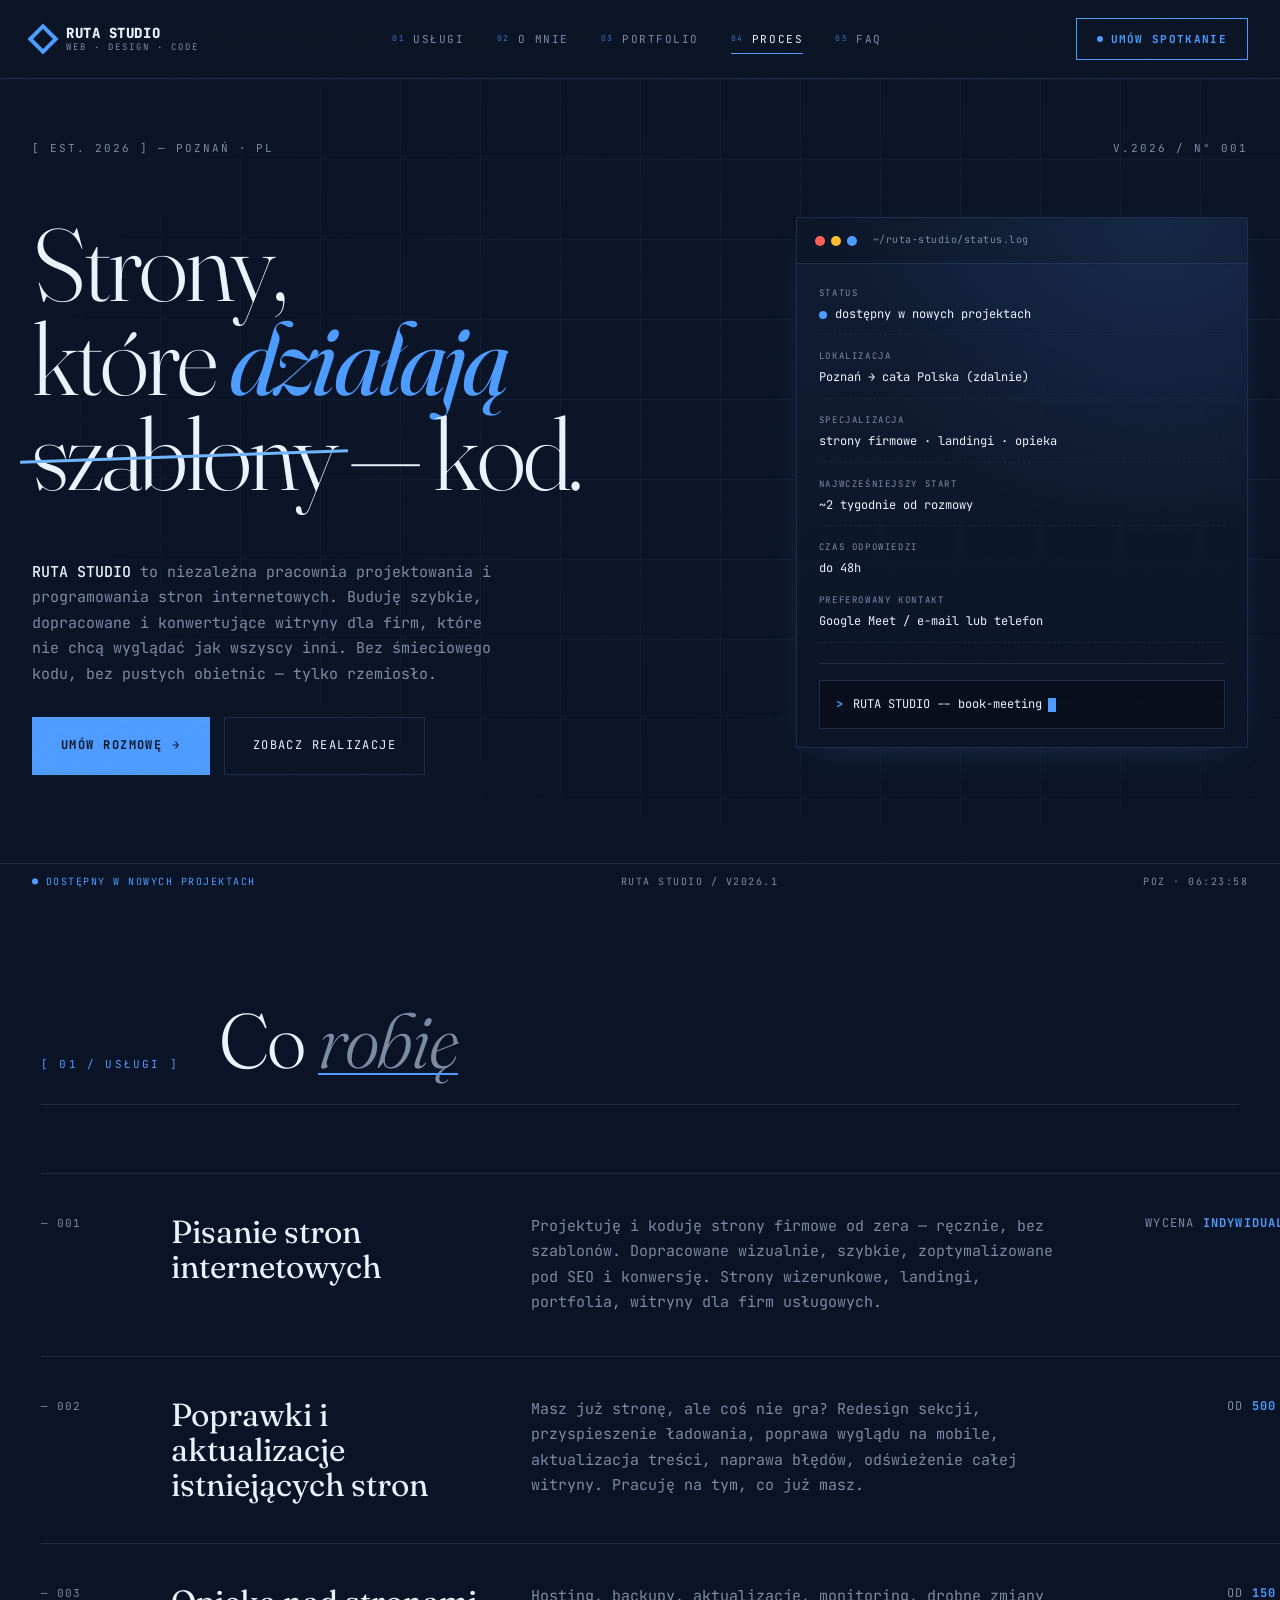
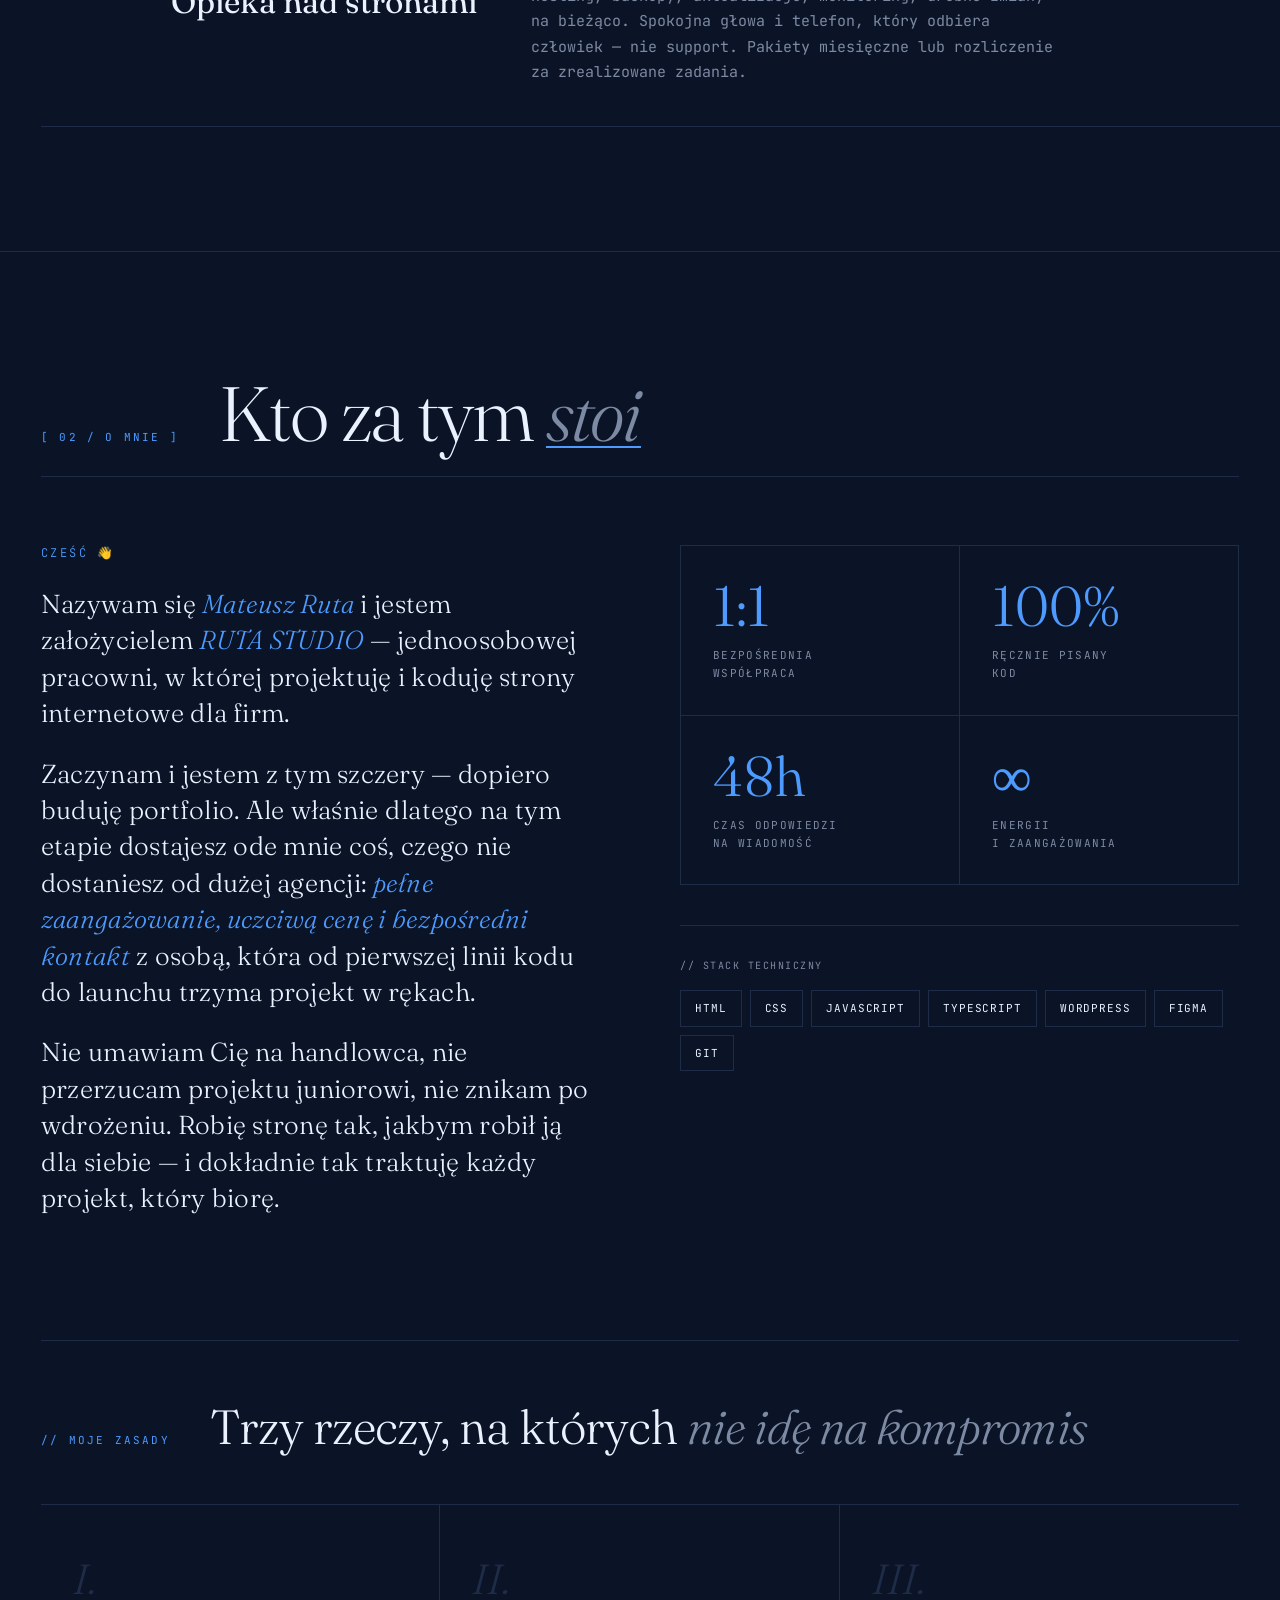
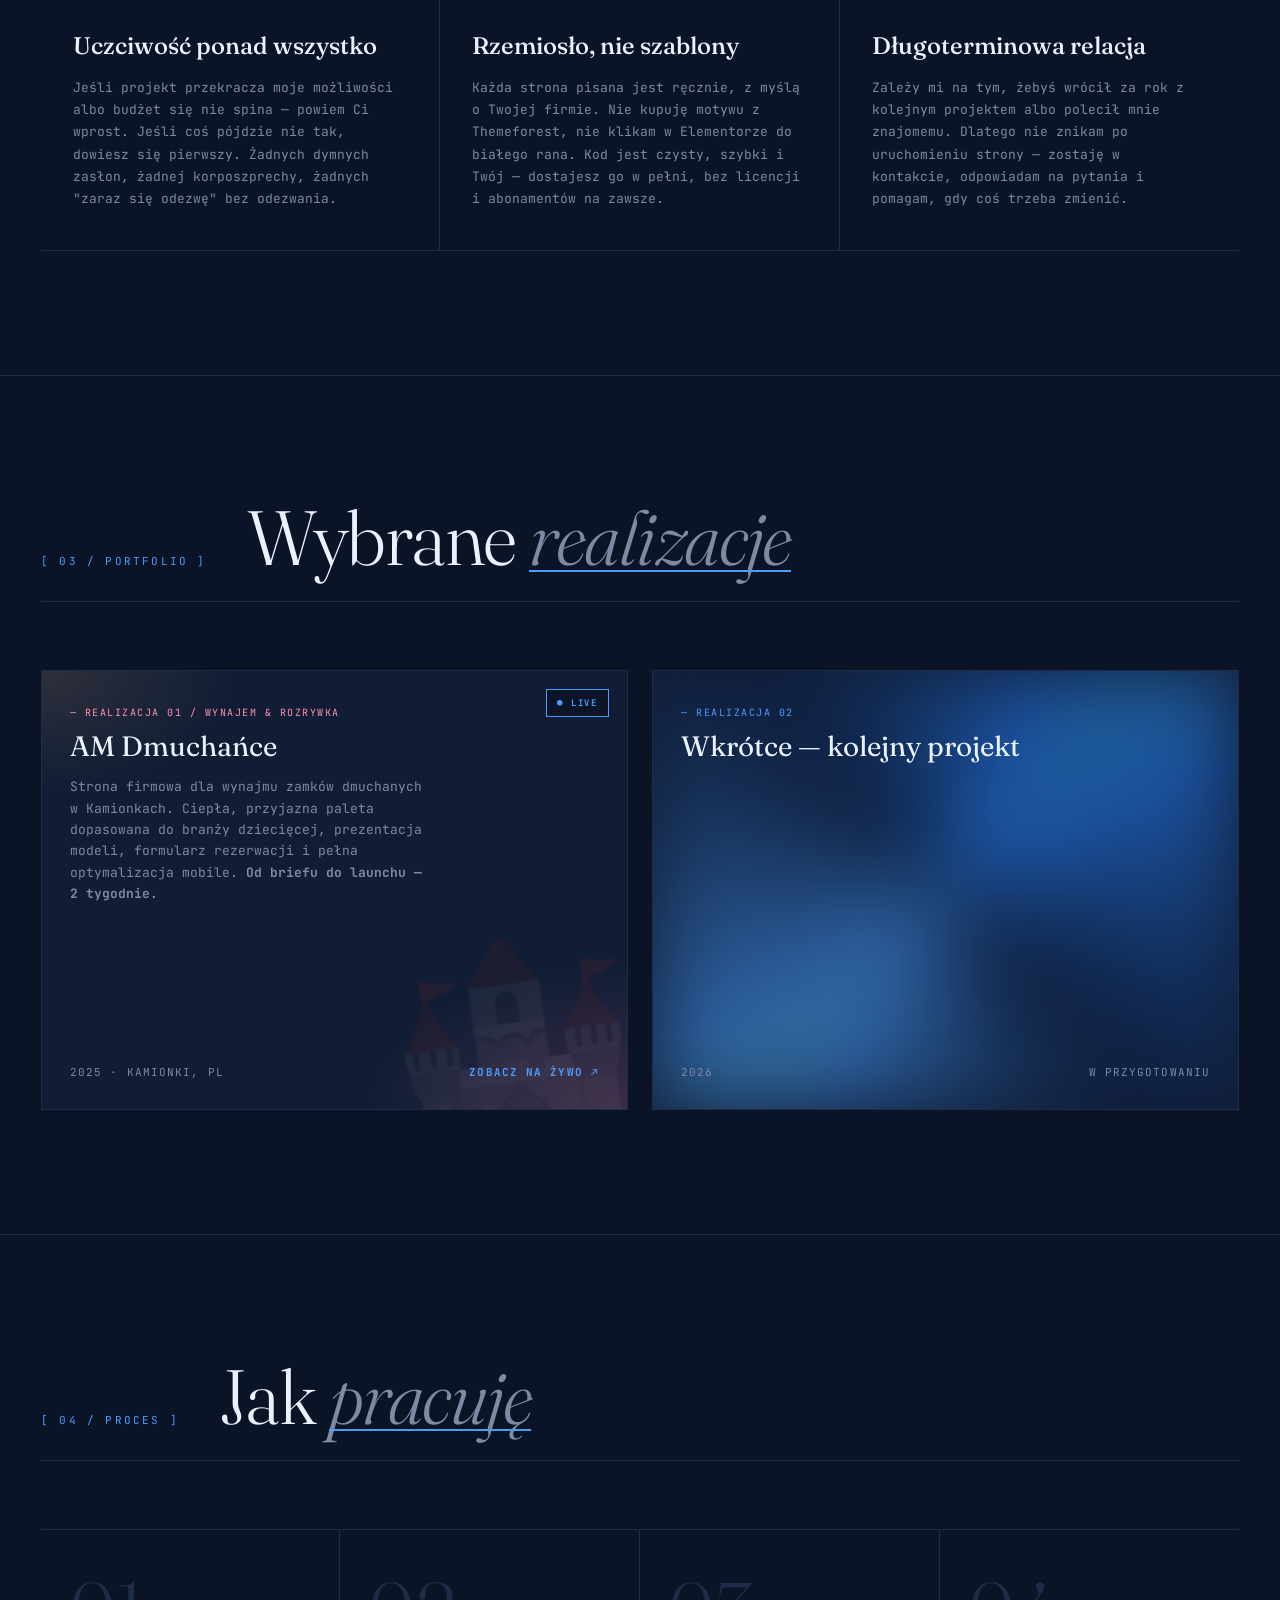
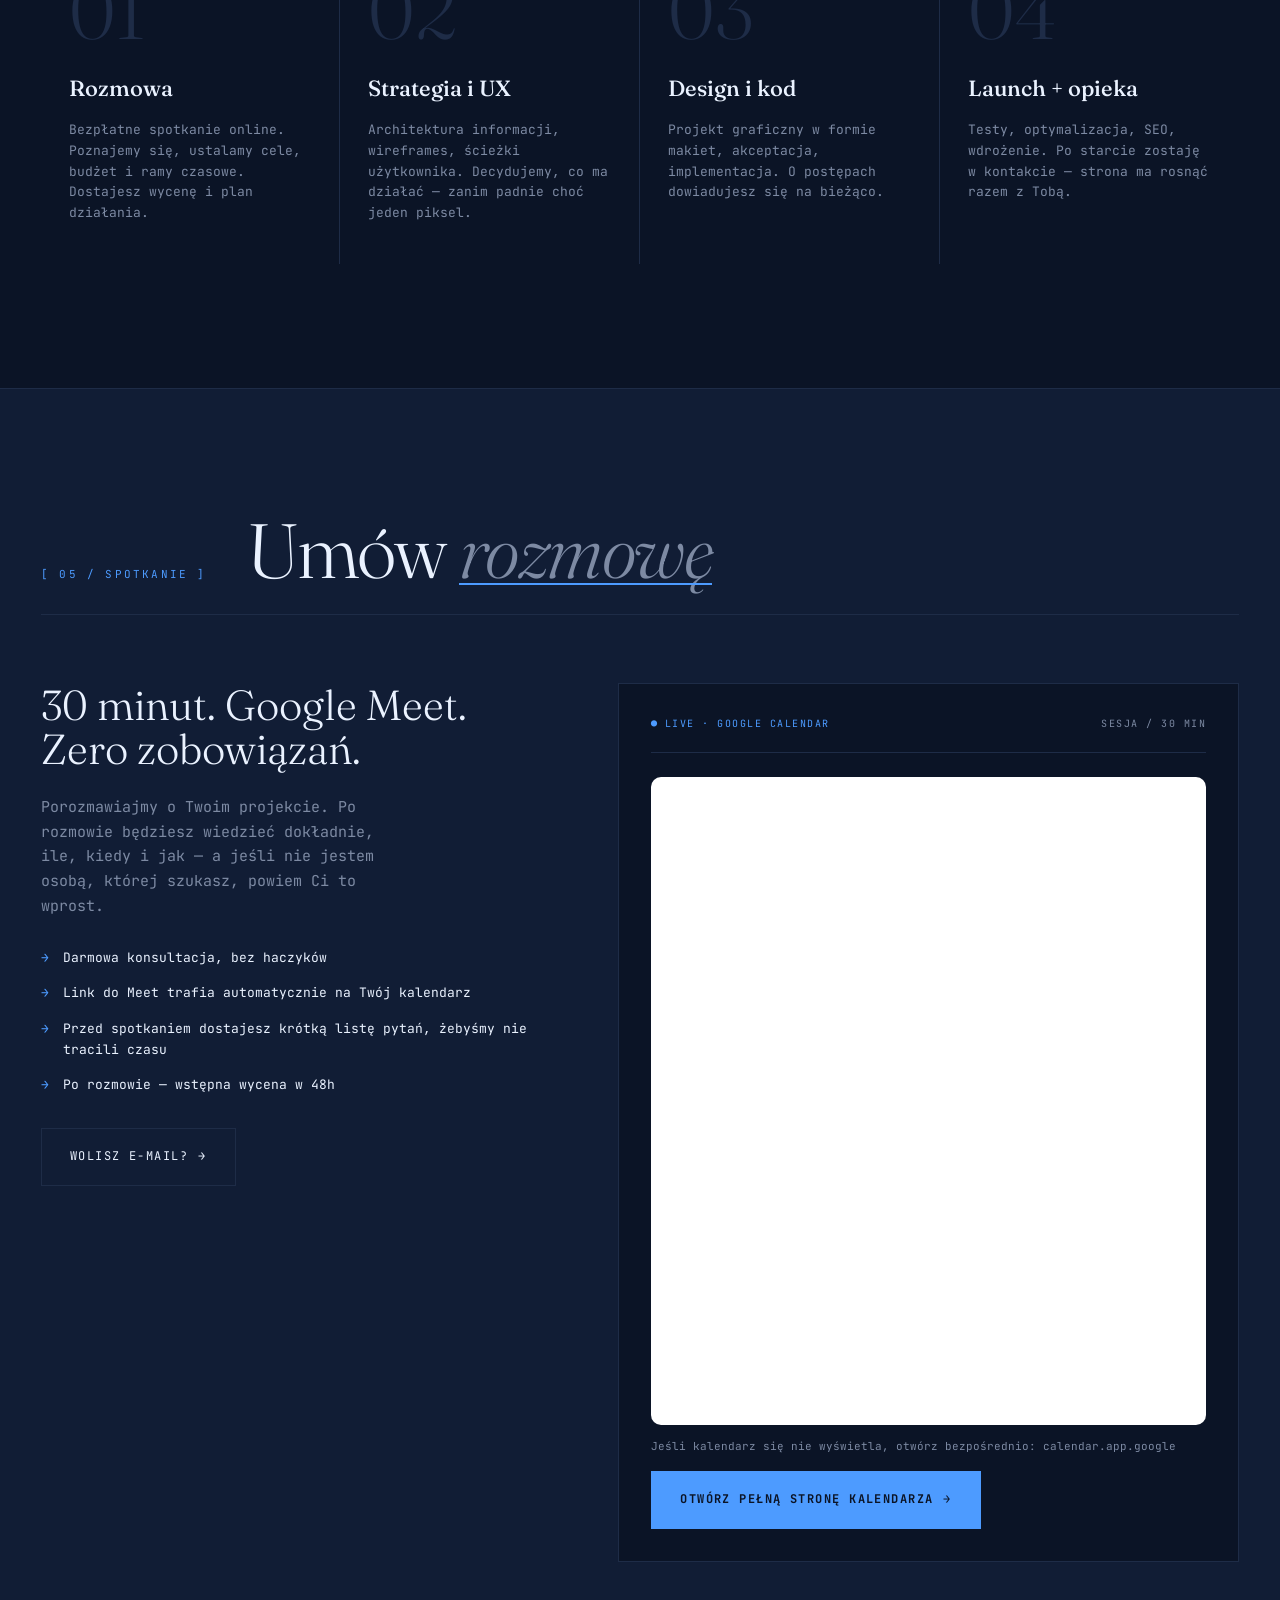
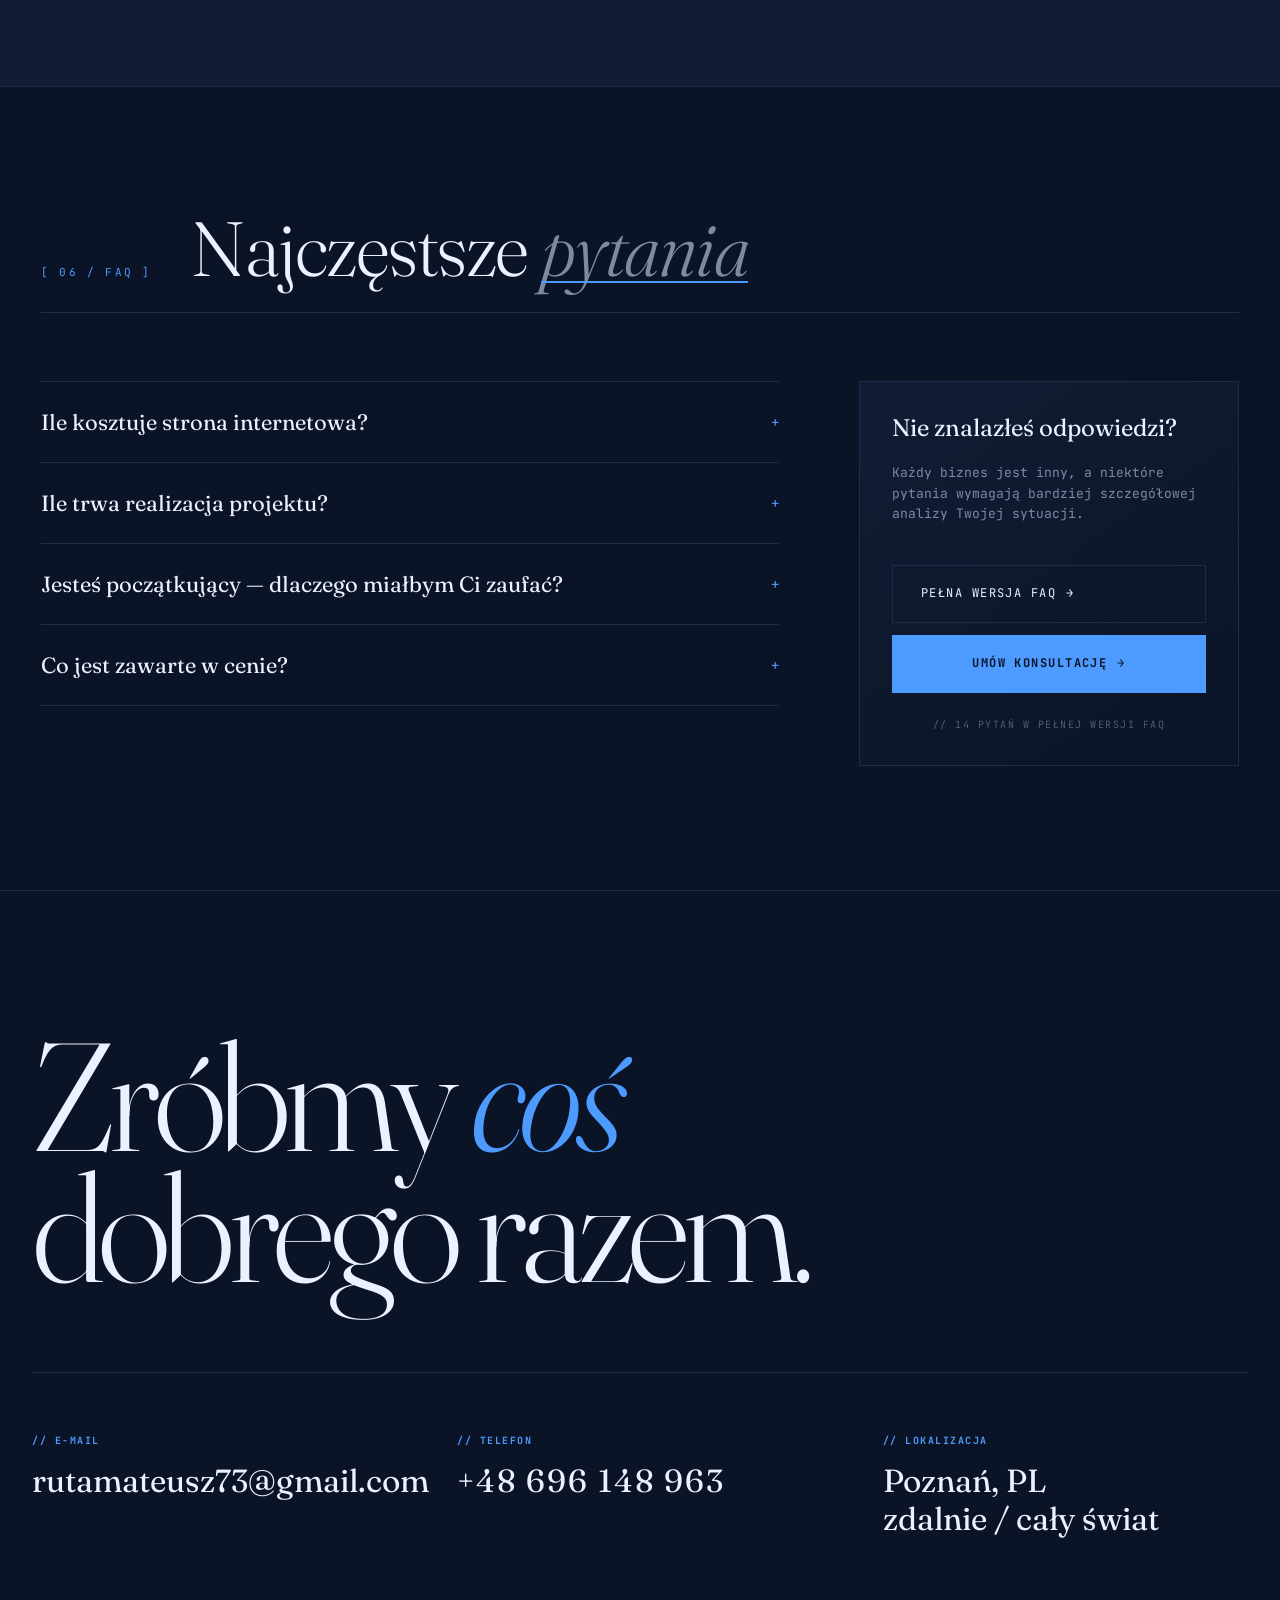
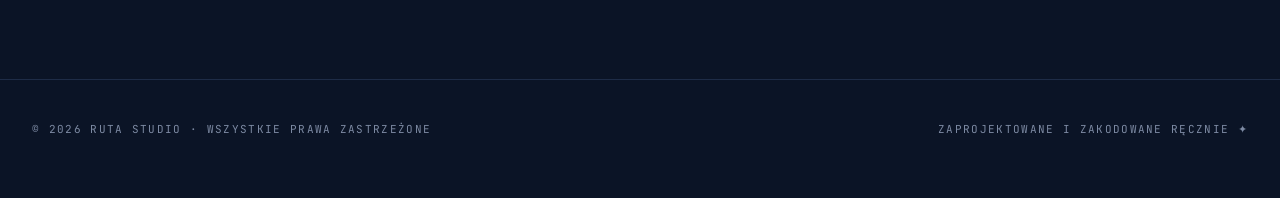
==== commit a8aacb81: "Add files via upload" ====
--- a/index.html
+++ b/index.html
@@ -42,7 +42,7 @@
 <section class="hero" id="top">
   <div class="hero-grid"></div>
   <div class="hero-meta">
-    <span>[ EST. 2026 ] — WARSZAWA · PL</span>
+    <span>[ EST. 2026 ] — Poznań · PL</span>
     <span>v.2026 / N° 001</span>
   </div>
 
@@ -83,7 +83,7 @@
       <div class="hero-card-body">
         <div class="hero-card-row">
           <span class="hero-card-key">status</span>
-          <span class="hero-card-val"><span class="dot-live"></span> gotów do nowych projektów</span>
+          <span class="hero-card-val"><span class="dot-live"></span> dostępny w nowych projektach</span>
         </div>
         <div class="hero-card-row">
           <span class="hero-card-key">lokalizacja</span>
@@ -95,7 +95,7 @@
         </div>
         <div class="hero-card-row">
           <span class="hero-card-key">najwcześniejszy start</span>
-          <span class="hero-card-val">~tydzień od rozmowy</span>
+          <span class="hero-card-val">~2 tygodnie od rozmowy</span>
         </div>
         <div class="hero-card-row">
           <span class="hero-card-key">czas odpowiedzi</span>
@@ -108,14 +108,11 @@
 
         <div class="hero-card-sep"></div>
 
-        <div class="hero-card-quote">
-          <span class="quote-mark">&ldquo;</span>
-          Jedna osoba od pierwszej linii kodu do launchu. Bez pośredników, bez juniorów, bez obietnic bez pokrycia.
-        </div>
+        
 
         <div class="hero-card-cli">
           <span class="prompt">&gt;</span>
-          <span class="cmd">ruta -- book-meeting</span>
+          <span class="cmd">RUTA STUDIO -- book-meeting</span>
           <span class="caret"></span>
         </div>
       </div>
@@ -135,7 +132,7 @@
   <div class="services">
     <div class="service">
       <span class="service-idx">— 001</span>
-      <h3 class="service-name">Pisanie stron internetowych</h3>
+      <h3 class="service-name">Pisanie stron<br> internetowych</h3>
       <p class="service-desc">Projektuję i koduję strony firmowe od zera — ręcznie, bez szablonów. Dopracowane wizualnie, szybkie, zoptymalizowane pod SEO i konwersję. Strony wizerunkowe, landingi, portfolia, witryny dla firm usługowych.</p>
       <span class="service-price">wycena <b>indywidualna</b></span>
     </div>
@@ -143,13 +140,13 @@
       <span class="service-idx">— 002</span>
       <h3 class="service-name">Poprawki i aktualizacje istniejących stron</h3>
       <p class="service-desc">Masz już stronę, ale coś nie gra? Redesign sekcji, przyspieszenie ładowania, poprawa wyglądu na mobile, aktualizacja treści, naprawa błędów, odświeżenie całej witryny. Pracuję na tym, co już masz.</p>
-      <span class="service-price">wycena <b>indywidualna</b></span>
+      <span class="service-price">od <b>500 zł</b></span>
     </div>
     <div class="service">
       <span class="service-idx">— 003</span>
-      <h3 class="service-name">Opieka i wsparcie</h3>
+      <h3 class="service-name">Opieka nad stronami</h3>
       <p class="service-desc">Hosting, backupy, aktualizacje, monitoring, drobne zmiany na bieżąco. Spokojna głowa i telefon, który odbiera człowiek — nie support. Pakiety miesięczne lub rozliczenie za zrealizowane zadania.</p>
-      <span class="service-price">wycena <b>indywidualna</b></span>
+      <span class="service-price">od <b>150 zł</b></span>
     </div>
   </div>
 </section>
@@ -164,9 +161,9 @@
   <div class="about">
     <div class="about-text">
       <p class="about-hello">Cześć 👋</p>
-      <p>Nazywam się <em>Mateusz Ruta</em> i jestem założycielem <em style="letter-spacing: 0.05em;">RUTA STUDIO</em> — jednoosobowej pracowni, w której projektuję i koduję strony internetowe dla firm w Polsce.</p>
+      <p>Nazywam się <em>Mateusz Ruta</em> i jestem założycielem <em>RUTA STUDIO</em> — jednoosobowej pracowni, w której projektuję i koduję strony internetowe dla firm.</p>
       <p>Zaczynam i jestem z tym szczery — dopiero buduję portfolio. Ale właśnie dlatego na tym etapie dostajesz ode mnie coś, czego nie dostaniesz od dużej agencji: <em>pełne zaangażowanie, uczciwą cenę i bezpośredni kontakt</em> z osobą, która od pierwszej linii kodu do launchu trzyma projekt w rękach.</p>
-      <p>Nie umawiam Cię na handlowca, nie przerzucam projektu juniorowi, nie znikam po wdrożeniu. Robię stronę tak, jakbym robił ją sobie — i dokładnie tak traktuję każdy projekt, który biorę.</p>
+      <p>Nie umawiam Cię na handlowca, nie przerzucam projektu juniorowi, nie znikam po wdrożeniu. Robię stronę tak, jakbym robił ją dla siebie — i dokładnie tak traktuję każdy projekt, który biorę.</p>
     </div>
 
     <div>
@@ -185,7 +182,7 @@
         </div>
         <div class="stat">
           <div class="stat-value">∞</div>
-          <div class="stat-label">Energia<br>i zaangażowanie</div>
+          <div class="stat-label">Energii<br>i zaangażowania</div>
         </div>
       </div>
 
@@ -194,10 +191,10 @@
         <div class="tech-list">
           <span class="tech">HTML</span>
           <span class="tech">CSS</span>
-          <span class="tech">Figma</span>
           <span class="tech">JavaScript</span>
           <span class="tech">TypeScript</span>
           <span class="tech">WordPress</span>
+          <span class="tech">Figma</span>
           <span class="tech">Git</span>
         </div>
       </div>
@@ -214,7 +211,7 @@
       <div class="principle">
         <div class="principle-num">I.</div>
         <h4 class="principle-name">Uczciwość ponad wszystko</h4>
-        <p class="principle-desc">Jeśli projekt przekracza moje możliwości albo budżet się nie spina — powiem Ci wprost. Jeśli coś pójdzie nie tak, dowiesz się pierwszy. Żadnej zasłony dymnej.</p>
+        <p class="principle-desc">Jeśli projekt przekracza moje możliwości albo budżet się nie spina — powiem Ci wprost. Jeśli coś pójdzie nie tak, dowiesz się pierwszy. Żadnych dymnych zasłon, żadnej korposzprechy, żadnych "zaraz się odezwę" bez odezwania.</p>
       </div>
       <div class="principle">
         <div class="principle-num">II.</div>
@@ -238,15 +235,16 @@
   </header>
 
   <div class="portfolio-grid">
-    <a href="#" class="project half">
-      <div class="project-visual viz-1"></div>
+    <a href="https://am-dmuchance.netlify.app" target="_blank" rel="noopener" class="project half is-live">
+      <div class="project-visual viz-am"></div>
       <div class="project-content">
-        <span class="project-tag">— Realizacja 01</span>
-        <h3 class="project-title">Wkrótce — pierwszy projekt</h3>
+        <span class="project-tag">— Realizacja 01 / Wynajem & rozrywka</span>
+        <h3 class="project-title">AM Dmuchańce</h3>
+        <p class="project-desc">Strona firmowa dla wynajmu zamków dmuchanych w Kamionkach. Ciepła, przyjazna paleta dopasowana do branży dziecięcej, prezentacja modeli, formularz rezerwacji i pełna optymalizacja mobile. <strong>Od briefu do launchu — 2 tygodnie.</strong></p>
       </div>
       <div class="project-meta">
-        <span>2026</span>
-        <span>Do podmiany</span>
+        <span>2025 · Kamionki, PL</span>
+        <span class="project-link">Zobacz na żywo ↗</span>
       </div>
     </a>
 
@@ -254,11 +252,11 @@
       <div class="project-visual viz-3"></div>
       <div class="project-content">
         <span class="project-tag">— Realizacja 02</span>
-        <h3 class="project-title">Wkrótce — drugi projekt</h3>
+        <h3 class="project-title">Wkrótce — kolejny projekt</h3>
       </div>
       <div class="project-meta">
         <span>2026</span>
-        <span>Do podmiany</span>
+        <span>W przygotowaniu</span>
       </div>
     </a>
   </div>
@@ -274,27 +272,27 @@
   <div class="process-grid">
     <div class="process-step">
       <div class="step-num">01</div>
-      <div class="step-label">[ TYDZIEŃ 1 ]</div>
+      
       <h4 class="step-title">Rozmowa</h4>
       <p class="step-desc">Bezpłatne spotkanie online. Poznajemy się, ustalamy cele, budżet i ramy czasowe. Dostajesz wycenę i plan działania.</p>
     </div>
     <div class="process-step">
       <div class="step-num">02</div>
-      <div class="step-label">[ TYDZIEŃ 2 ]</div>
+      
       <h4 class="step-title">Strategia i UX</h4>
       <p class="step-desc">Architektura informacji, wireframes, ścieżki użytkownika. Decydujemy, co ma działać — zanim padnie choć jeden piksel.</p>
     </div>
     <div class="process-step">
       <div class="step-num">03</div>
-      <div class="step-label">[ TYDZIEŃ 3-4 ]</div>
+      
       <h4 class="step-title">Design i kod</h4>
-      <p class="step-desc">Projekt graficzny w formie makiet, akceptacja, implementacja. Widzisz postępy na żywo w środowisku staging.</p>
+      <p class="step-desc">Projekt graficzny w formie makiet, akceptacja, implementacja. O postępach dowiadujesz się na bieżąco.</p>
     </div>
     <div class="process-step">
       <div class="step-num">04</div>
-      <div class="step-label">[ TYDZIEŃ 5 ]</div>
+      
       <h4 class="step-title">Launch + opieka</h4>
-      <p class="step-desc">Testy, optymalizacja, SEO on-page, wdrożenie. Po starcie zostaję w kontakcie — strona ma rosnąć razem z Tobą.</p>
+      <p class="step-desc">Testy, optymalizacja, SEO, wdrożenie. Po starcie zostaję w kontakcie — strona ma rosnąć razem z Tobą.</p>
     </div>
   </div>
 </section>
@@ -308,7 +306,7 @@
 
   <div class="booking-wrap">
     <div class="booking-info">
-      <h3>30 minut. Google Meet. Zero zobowiązań.</h3>
+      <h3>30 minut. Google Meet. <br>Zero zobowiązań.</h3>
       <p>Porozmawiajmy o Twoim projekcie. Po rozmowie będziesz wiedzieć dokładnie, ile, kiedy i jak — a jeśli nie jestem osobą, której szukasz, powiem Ci to wprost.</p>
 
       <div class="booking-features">
@@ -347,15 +345,26 @@
         ============================================================
       -->
 
-      <div class="booking-placeholder">
-        <h4>Podłącz Google Calendar</h4>
-        <p>Tu wklej <b>embed code</b> ze swojego<br>harmonogramu spotkań Google Calendar.</p>
-        <code>&lt;iframe src="https://calendar.google.com/calendar/appointments/schedules/..." &gt;</code>
-        <p style="margin-top:18px;font-size:11px">
-          Instrukcja krok po kroku →
-          <a href="https://support.google.com/calendar/answer/10729749" target="_blank" rel="noopener">support.google.com</a>
-        </p>
-      </div>
+      <iframe
+        src="https://calendar.app.google/koRuHNd8ZYzS3VLy5"
+        title="Kalendarz rezerwacji konsultacji"
+        loading="lazy"
+        referrerpolicy="no-referrer-when-downgrade"
+      ></iframe>
+
+      <p style="margin-top:12px;font-size:11px;color:#7d8aa3">
+        Jeśli kalendarz się nie wyświetla, otwórz bezpośrednio:
+        <a href="https://calendar.app.google/koRuHNd8ZYzS3VLy5" target="_blank" rel="noopener">calendar.app.google</a>
+      </p>
+      <a
+        href="https://calendar.app.google/koRuHNd8ZYzS3VLy5"
+        target="_blank"
+        rel="noopener"
+        class="btn btn-primary"
+        style="margin-top:16px"
+      >
+        Otwórz pełną stronę kalendarza <span class="arrow">→</span>
+      </a>
 
     </div>
   </div>
@@ -383,7 +392,7 @@
           Ile trwa realizacja projektu?
           <span class="icon">+</span>
         </button>
-        <div class="faq-a">Nowa strona firmowa to zwykle 3-5 tygodni. Drobne poprawki i aktualizacje istniejących stron — od kilku dni do 2 tygodni. Tempo zależy głównie od tego, jak szybko spływają treści i akceptacje z Twojej strony.</div>
+        <div class="faq-a">Nowa strona firmowa to zwykle 2-5 tygodni. Drobne poprawki i aktualizacje istniejących stron — od kilku dni do 2 tygodni. Tempo zależy głównie od tego, jak szybko spływają treści i akceptacje z Twojej strony.</div>
       </div>
       <div class="faq-item">
         <button class="faq-q">
@@ -397,7 +406,7 @@
           Co jest zawarte w cenie?
           <span class="icon">+</span>
         </button>
-        <div class="faq-a">Projekt graficzny, kodowanie, wdrożenie na serwer, konfiguracja domeny, podstawowa optymalizacja SEO, podpięcie analityki, 30 dni wsparcia po uruchomieniu i pełne prawa do kodu. Bez licencji, dożywotnio.</div>
+        <div class="faq-a">Projekt graficzny, kodowanie, wdrożenie na serwer, konfiguracja domeny, podstawowa optymalizacja SEO, podpięcie analityki, 15 dni wsparcia po uruchomieniu i pełne prawa do kodu. Bez licencji, dożywotnio.</div>
       </div>
     </div>
 
@@ -429,15 +438,15 @@
   <div class="contact-grid">
     <div class="contact-item">
       <div class="label">// E-mail</div>
-      <a href="mailto:kontakt@rutastudio.pl">kontakt@rutastudio.pl</a>
+      <a href="mailto:rutamateusz73@gmail.com">rutamateusz73@gmail.com</a>
     </div>
     <div class="contact-item">
       <div class="label">// Telefon</div>
-      <a href="tel:+48600000000">+48 600 000 000</a>
+     <span style="letter-spacing: 2px;"> <a href="tel:+48696148963">+48 696 148 963</a></span>
     </div>
     <div class="contact-item">
       <div class="label">// Lokalizacja</div>
-      <span>Warszawa, PL<br>zdalnie / cały świat</span>
+      <span>Poznań, PL<br>zdalnie / cały świat</span>
     </div>
   </div>
 </section>
@@ -450,8 +459,8 @@
 <!-- STATUS BAR -->
 <div class="status-bar">
   <span class="blink">DOSTĘPNY W NOWYCH PROJEKTACH</span>
-  <span class="hide-sm">RUTA_STUDIO / v2026.1</span>
-  <span>WAW · <span id="clock">--:--</span></span>
+  <span class="hide-sm">RUTA STUDIO / v2026.1</span>
+  <span>POZ · <span id="clock">--:--</span></span>
 </div>
 
 
--- a/styles.css
+++ b/styles.css
@@ -9,7 +9,7 @@
     --warn:#ffb800;
     --mono:'JetBrains Mono', ui-monospace, monospace;
     --serif:'Fraunces', Georgia, serif;
-    --site-gutter:clamp(18px,3vw,32px);
+    --site-gutter:clamp(24px,3.2vw,56px);
     --content-max:1560px;
   }
 
@@ -20,7 +20,7 @@
     color:var(--ink);
     font-family:var(--mono);
     font-size:15px;
-    line-height:1.6;
+    line-height:1.65;
     overflow-x:hidden;
     -webkit-font-smoothing:antialiased;
   }
@@ -28,18 +28,10 @@
   .hero,
   .section,
   .contact-section,
-  footer,
-  .status-bar{
-    width:100%;
+  footer{
+    width:min(100%, var(--content-max));
+    margin-inline:auto;
     padding-inline:var(--site-gutter);
-  }
-  .hero,
-  .section,
-  .contact-section,
-  .page-header,
-  .faq-section{
-    width:min(100%,var(--content-max));
-    margin-inline:auto;
   }
   .hero-main > *,
   .service > *,
@@ -72,7 +64,7 @@
   .nav{
     position:sticky;top:0;left:0;right:0;
     z-index:50;
-    padding:18px var(--site-gutter);
+    padding:18px 32px;
     display:flex;align-items:center;justify-content:space-between;
     backdrop-filter:blur(14px);
     background:rgba(11,20,38,.85);
@@ -169,7 +161,7 @@
     .nav-links{display:none}
   }
   @media(max-width:700px){
-    .nav{padding:14px var(--site-gutter)}
+    .nav{padding:14px 18px}
     .logo-text .sub{display:none}
   }
 
@@ -178,7 +170,7 @@
     position:fixed;bottom:0;left:0;right:0;
     z-index:40;
     display:flex;justify-content:space-between;
-    padding:10px var(--site-gutter);
+    padding:10px 32px;
     font-size:10px;text-transform:uppercase;letter-spacing:.15em;
     background:var(--bg);
     border-top:1px solid var(--line);
@@ -195,7 +187,7 @@
   /* ============ HERO ============ */
   .hero{
     min-height:clamp(680px, calc(100vh - 100px), 920px);
-    padding:60px var(--site-gutter) 80px;
+    padding:60px 32px 80px;
     position:relative;
     display:flex;flex-direction:column;
     gap:60px;
@@ -381,7 +373,7 @@
     .hero-card{max-width:520px}
   }
   @media(max-width:700px){
-    .hero{padding:50px var(--site-gutter)}
+    .hero{padding:50px 20px}
     .hero-main{gap:32px}
     .hero-left{gap:36px}
   }
@@ -413,7 +405,7 @@
   .btn:hover .arrow{transform:translateX(4px)}
 
   @media(max-width:800px){
-    .hero{padding:60px var(--site-gutter)}
+    .hero{padding:60px 20px}
   }
 
   /* ============ MARQUEE ============ */
@@ -445,7 +437,7 @@
 
   /* ============ SECTIONS ============ */
   .section{
-    padding:120px var(--site-gutter);
+    padding:124px var(--site-gutter);
     border-bottom:1px solid var(--line);
     position:relative;
   }
@@ -453,7 +445,7 @@
     display:grid;
     grid-template-columns:auto 1fr;
     gap:40px;align-items:baseline;
-    margin-bottom:80px;
+    margin-bottom:68px;
     padding-bottom:24px;
     border-bottom:1px solid var(--line);
   }
@@ -491,15 +483,18 @@
   }
 
   @media(max-width:700px){
-    .section{padding:80px var(--site-gutter)}
+    .section{padding:80px 20px}
     .section-header{grid-template-columns:1fr;gap:16px;margin-bottom:50px}
   }
 
   /* ============ SERVICES ============ */
+  #services.section{
+    max-width:var(--content-max);
+  }
   .services{display:grid;gap:0}
   .service{
     display:grid;
-    grid-template-columns:80px 1fr 2fr auto;
+    grid-template-columns:90px minmax(320px,1.05fr) minmax(560px,1.65fr) 170px;
     gap:40px;
     padding:40px 0;
     border-top:1px solid var(--line);
@@ -521,11 +516,13 @@
     font-weight:400;
     line-height:1.1;
     transition:color .2s;
+    max-width:18ch;
   }
   .service-desc{
     color:var(--ink-dim);
-    font-size:14px;
-    max-width:55ch;
+    font-size:15px;
+    line-height:1.7;
+    max-width:58ch;
   }
   .service-price{
     font-size:12px;
@@ -533,11 +530,18 @@
     text-transform:uppercase;
     color:var(--ink-dim);
     white-space:nowrap;
+    justify-self:end;
+    text-align:right;
+    align-self:start;
   }
   .service-price b{color:var(--accent);font-weight:700}
   @media(max-width:900px){
     .service{grid-template-columns:1fr;gap:12px;padding:32px 0}
     .service-idx{font-size:10px}
+    .service-price{
+      justify-self:start;
+      text-align:left;
+    }
   }
 
   /* ============ PORTFOLIO ============ */
@@ -573,7 +577,7 @@
     transition:opacity .3s;
   }
   .project:hover .project-visual{opacity:1}
-  .project-content{position:relative;z-index:1}
+  .project-content{position:relative;z-index:2}
   .project-tag{
     font-size:10px;
     text-transform:uppercase;
@@ -593,7 +597,7 @@
     color:var(--ink-dim);
     text-transform:uppercase;
     letter-spacing:.1em;
-    position:relative;z-index:1;
+    position:relative;z-index:2;
   }
 
   /* wizualne tła projektów */
@@ -627,9 +631,85 @@
     opacity:.4;
   }
 
+  /* AM Dmuchańce — ciepły akcent, czytelne tło */
+  .viz-am{
+    background:
+      /* delikatna ciepła aura w prawym dolnym rogu */
+      radial-gradient(ellipse 80% 60% at 100% 100%, rgba(255,107,157,.18) 0%, transparent 55%),
+      radial-gradient(ellipse 60% 50% at 0% 0%, rgba(255,184,107,.12) 0%, transparent 55%),
+      var(--bg-2);
+    opacity:1;
+  }
+  /* dekoracyjna ikonka w tle, w prawym dolnym rogu */
+  .project.is-live .viz-am::after{
+    content:'🏰';
+    position:absolute;
+    bottom:-30px;right:-10px;
+    font-size:200px;
+    line-height:1;
+    opacity:.08;
+    transform:rotate(-8deg);
+    transition:all .4s ease;
+  }
+  .project.is-live:hover .viz-am::after{
+    opacity:.16;
+    transform:rotate(-4deg) scale(1.05);
+  }
+
+  /* Badge LIVE w prawym górnym rogu */
+  .project.is-live::before{
+    content:'● LIVE';
+    position:absolute;
+    top:18px;right:18px;
+    z-index:3;
+    font-size:9px;
+    letter-spacing:.2em;
+    font-weight:700;
+    color:var(--accent);
+    background:rgba(11,20,38,.85);
+    backdrop-filter:blur(6px);
+    padding:6px 10px;
+    border:1px solid var(--accent);
+  }
+
+  /* Opis projektu — czytelny biały tekst */
+  .project-desc{
+    font-size:13px;
+    color:var(--ink-dim);
+    line-height:1.65;
+    margin-top:14px;
+    max-width:44ch;
+    position:relative;
+    z-index:2;
+  }
+
+  /* Link "live" w meta */
+  .project-link{
+    color:var(--accent);
+    transition:color .2s, transform .2s;
+    font-weight:700;
+  }
+  .project:hover .project-link{
+    color:var(--ink);
+    transform:translateX(2px);
+  }
+
+  /* Karta is-live - lekko jaśniejsze tło dla wyróżnienia */
+  .project.is-live{
+    background:linear-gradient(180deg, var(--bg-2) 0%, rgba(17,29,53,.6) 100%);
+  }
+  .project.is-live:hover{
+    border-color:#ff8fb1;
+    box-shadow:6px 6px 0 #ff8fb1;
+  }
+  .project.is-live .project-tag{
+    color:#ff8fb1;
+  }
+
   @media(max-width:900px){
     .portfolio-grid{grid-template-columns:1fr;gap:16px}
     .project.wide,.project.tall,.project.third,.project.half{grid-column:span 1}
+    .project.is-live .viz-am::after{font-size:140px}
   }
 
   /* ============ PROCESS ============ */
@@ -692,7 +772,7 @@
     font-size:26px;
     font-weight:300;
     line-height:1.4;
-    letter-spacing:-.01em;
+    letter-spacing:.01em;
   }
   .about-text p{margin-bottom:24px}
   .about-text em{color:var(--accent);font-style:italic}
@@ -887,7 +967,6 @@
     border:1px solid var(--line);
     background:var(--bg);
     padding:32px;
-    min-height:560px;
     position:relative;
   }
   .booking-widget-header{
@@ -902,10 +981,12 @@
   }
   .booking-widget-header .live{color:var(--accent)}
   .booking-widget iframe{
+    display:block;
     width:100%;
-    min-height:480px;
+    height:clamp(520px, 72vh, 840px);
     border:none;
     background:#fff;
+    border-radius:10px;
   }
   .booking-placeholder{
     padding:40px 20px;
@@ -929,12 +1010,24 @@
     margin-top:8px;
     word-break:break-all;
   }
-  .booking-placeholder a{
+  .booking-placeholder a:not(.btn){
     color:var(--accent);
     text-decoration:underline;
   }
   @media(max-width:900px){
     .booking-wrap{grid-template-columns:1fr;gap:40px}
+    .booking-widget{
+      padding:20px;
+    }
+    .booking-widget iframe{
+      height:70vh;
+    }
+  }
+  @media(max-width:560px){
+    .booking-widget iframe{
+      height:68vh;
+      min-height:500px;
+    }
   }
 
   /* ============ FAQ ============ */
@@ -1035,7 +1128,7 @@
 
   /* ============ CONTACT / FOOTER ============ */
   .contact-section {
-    padding: 140px var(--site-gutter);
+    padding: 140px 32px;
     border-bottom: 1px solid var(--line);
     position: relative;
     background: var(--bg);
@@ -1078,7 +1171,7 @@
   }
   .contact-item a:hover { color: var(--accent); }
   footer {
-    padding: 40px var(--site-gutter) 60px;
+    padding: 40px 32px 60px;
     display: flex; justify-content: space-between;
     font-size: 11px;
     text-transform: uppercase;
@@ -1086,9 +1179,9 @@
     color: var(--ink-dim);
   }
   @media(max-width:700px) {
-    .contact-section { padding: 80px var(--site-gutter); }
+    .contact-section { padding: 80px 20px; }
     .contact-grid { grid-template-columns: 1fr; gap: 40px; }
-    footer { flex-direction: column; gap: 14px; padding: 30px var(--site-gutter) 80px; }
+    footer { flex-direction: column; gap: 14px; padding: 30px 20px 80px; }
   }
 
   /* ============ REVEAL ANIM ============ */
@@ -1123,7 +1216,7 @@
 
   /* HEADER SEKCJA */
  .page-header {
-  padding: clamp(60px, 8vw, 100px) var(--site-gutter) clamp(40px, 6vw, 60px);
+  padding: clamp(60px, 8vw, 100px) 32px clamp(40px, 6vw, 60px);
   min-height: 70vh;
   display: flex;
   align-items: center;
@@ -1190,10 +1283,17 @@
     color:var(--ink-dim);
     animation:heroIn .9s ease .3s both;
   }
-/* szerokość sekcji kontrolowana globalnie przez --content-max */
+.section,
+.page-header,
+.faq-section {
+  max-width: var(--content-max);
+  margin: 0 auto;
+}
   /* FAQ CONTENT */
   .faq-section {
-  padding: clamp(60px, 6vw, 80px) var(--site-gutter) clamp(80px, 10vw, 120px);
+  padding: clamp(60px, 6vw, 80px) 32px clamp(80px, 10vw, 120px);
+  max-width: 1200px;
+  margin: 0 auto;
 }
   .faq-intro{
     display:grid;
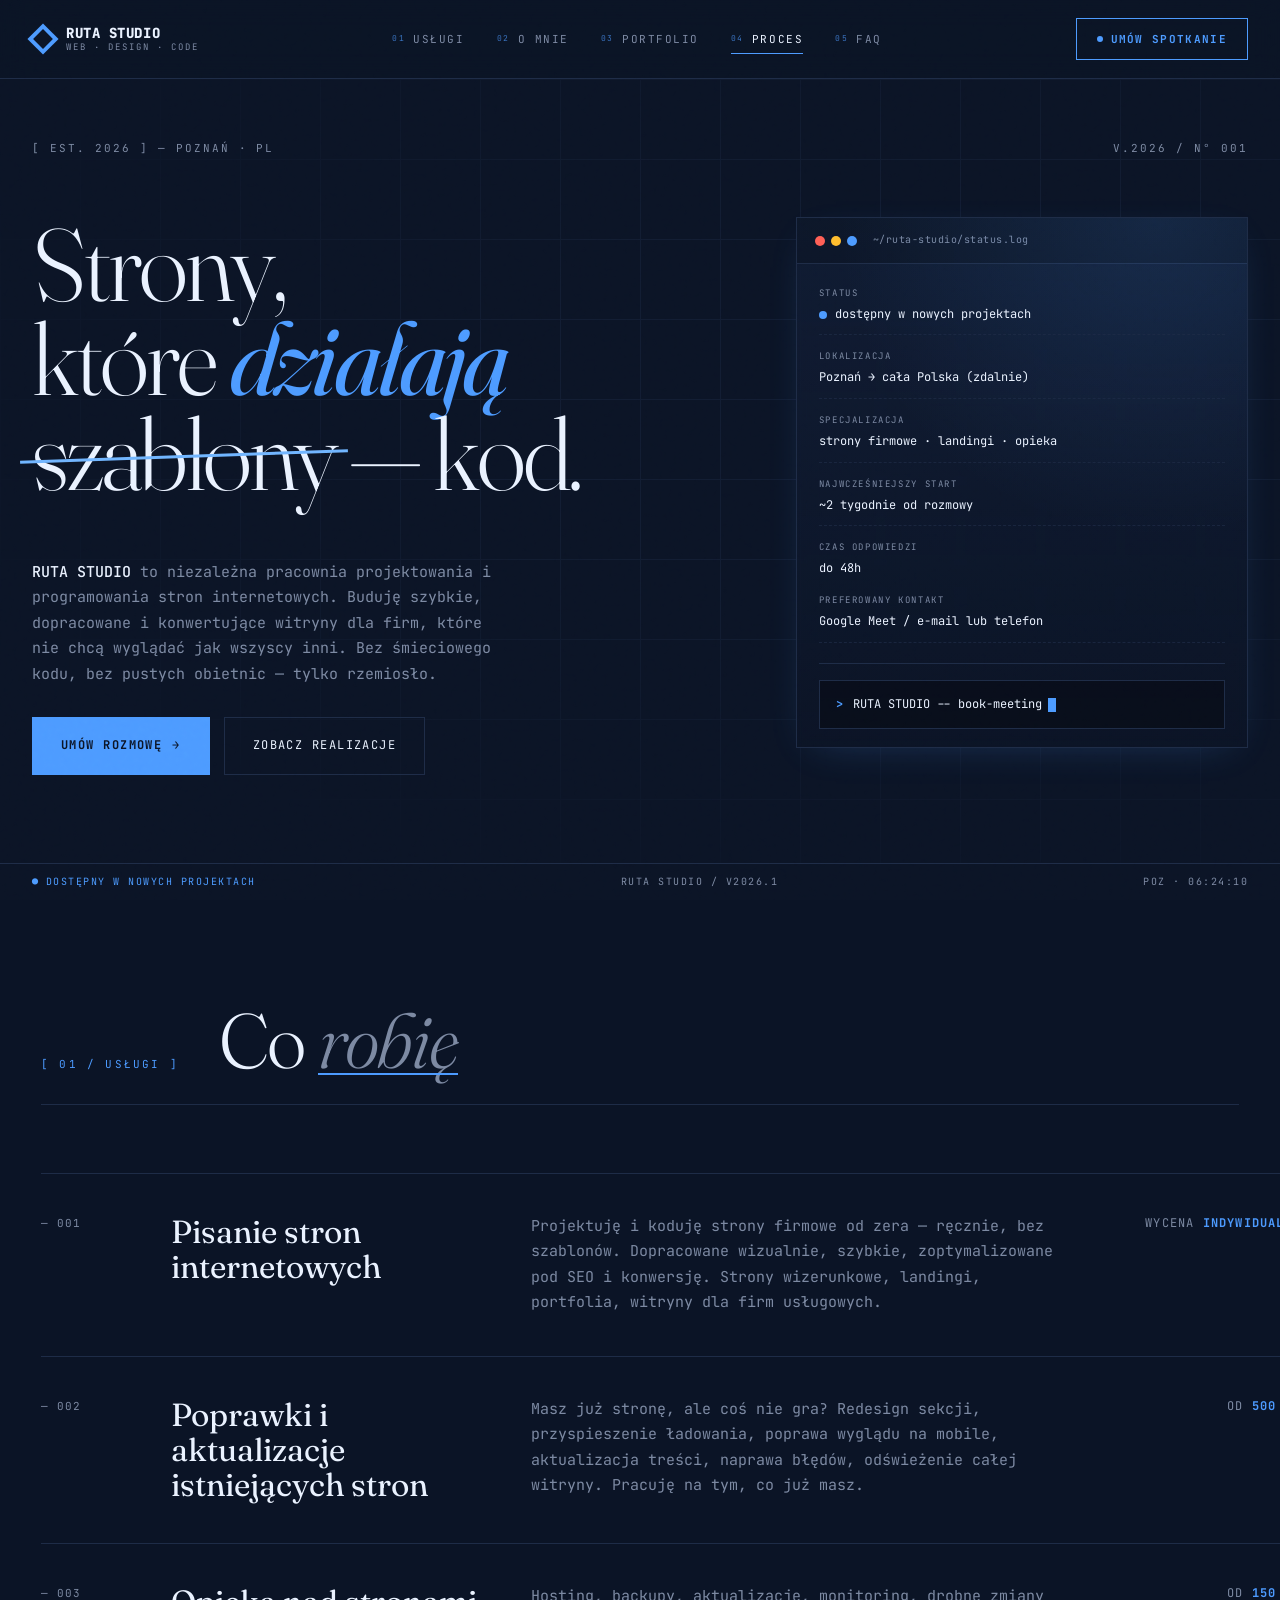
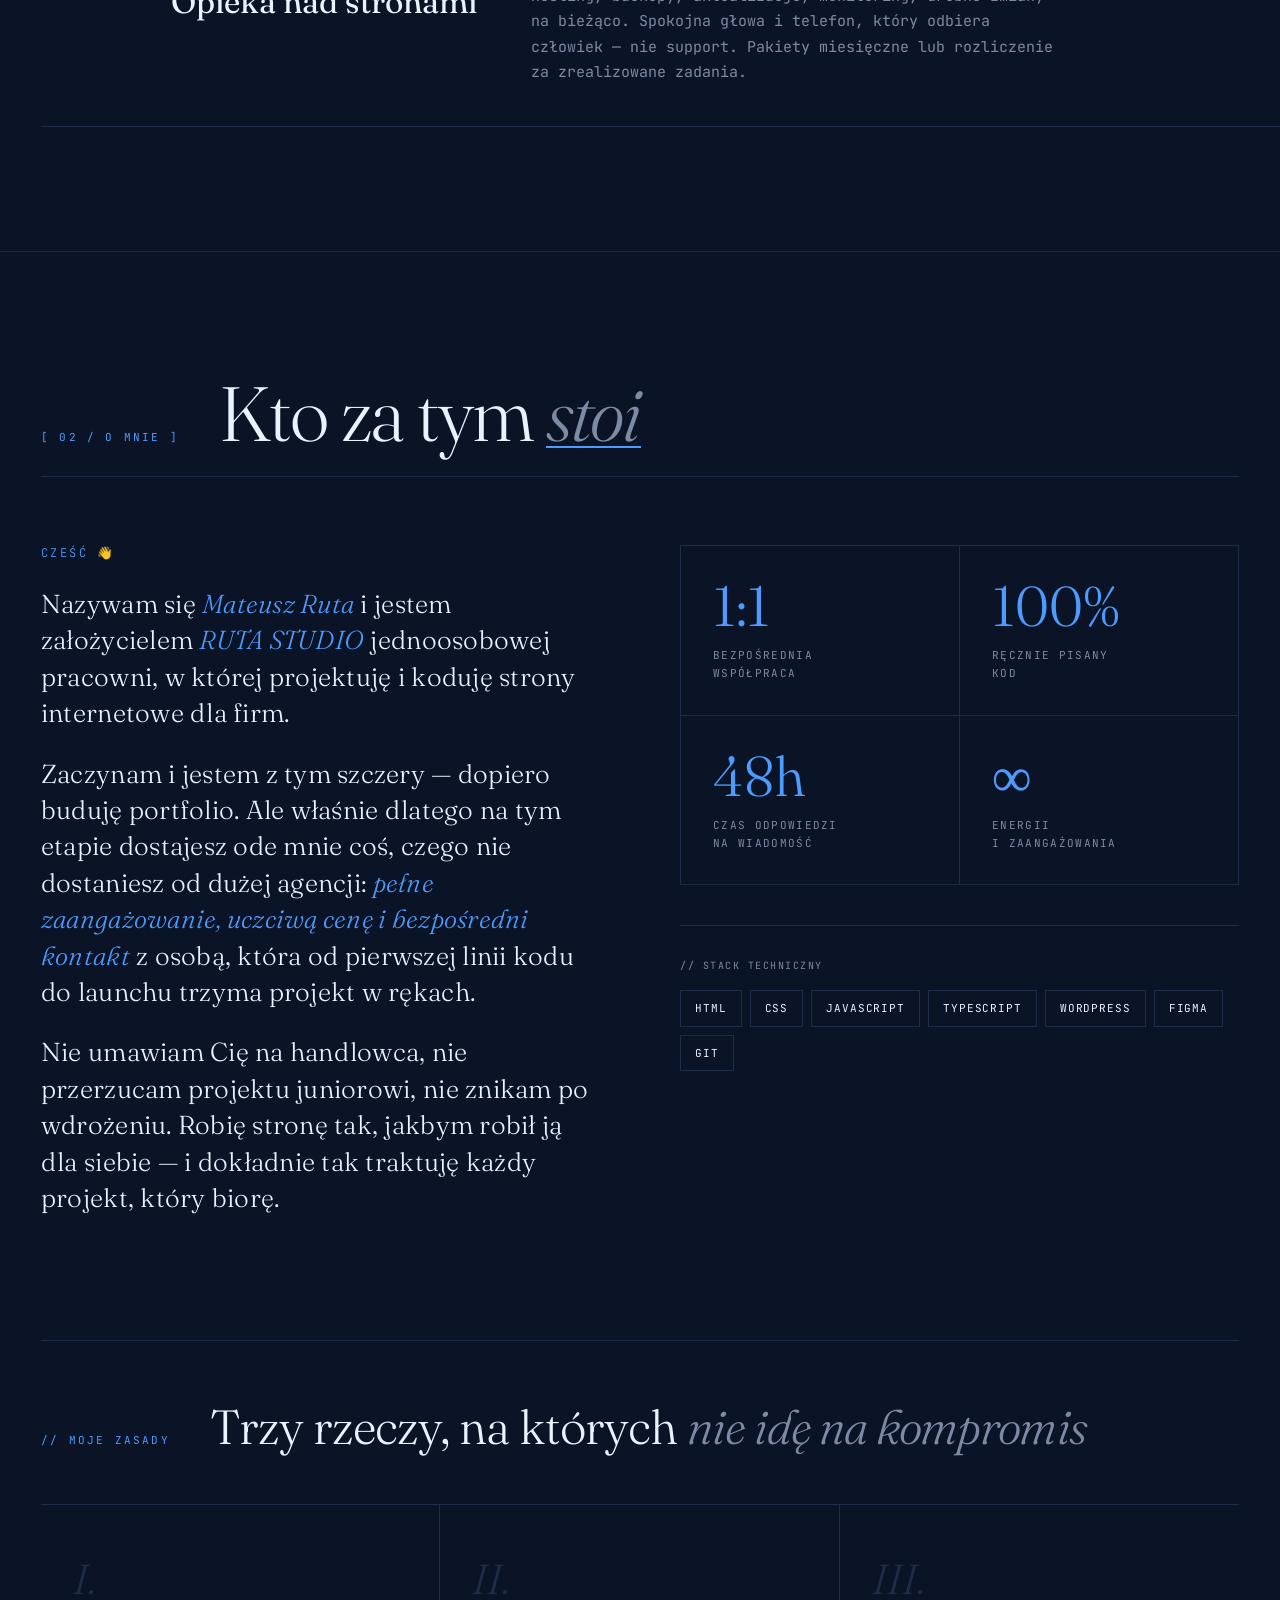
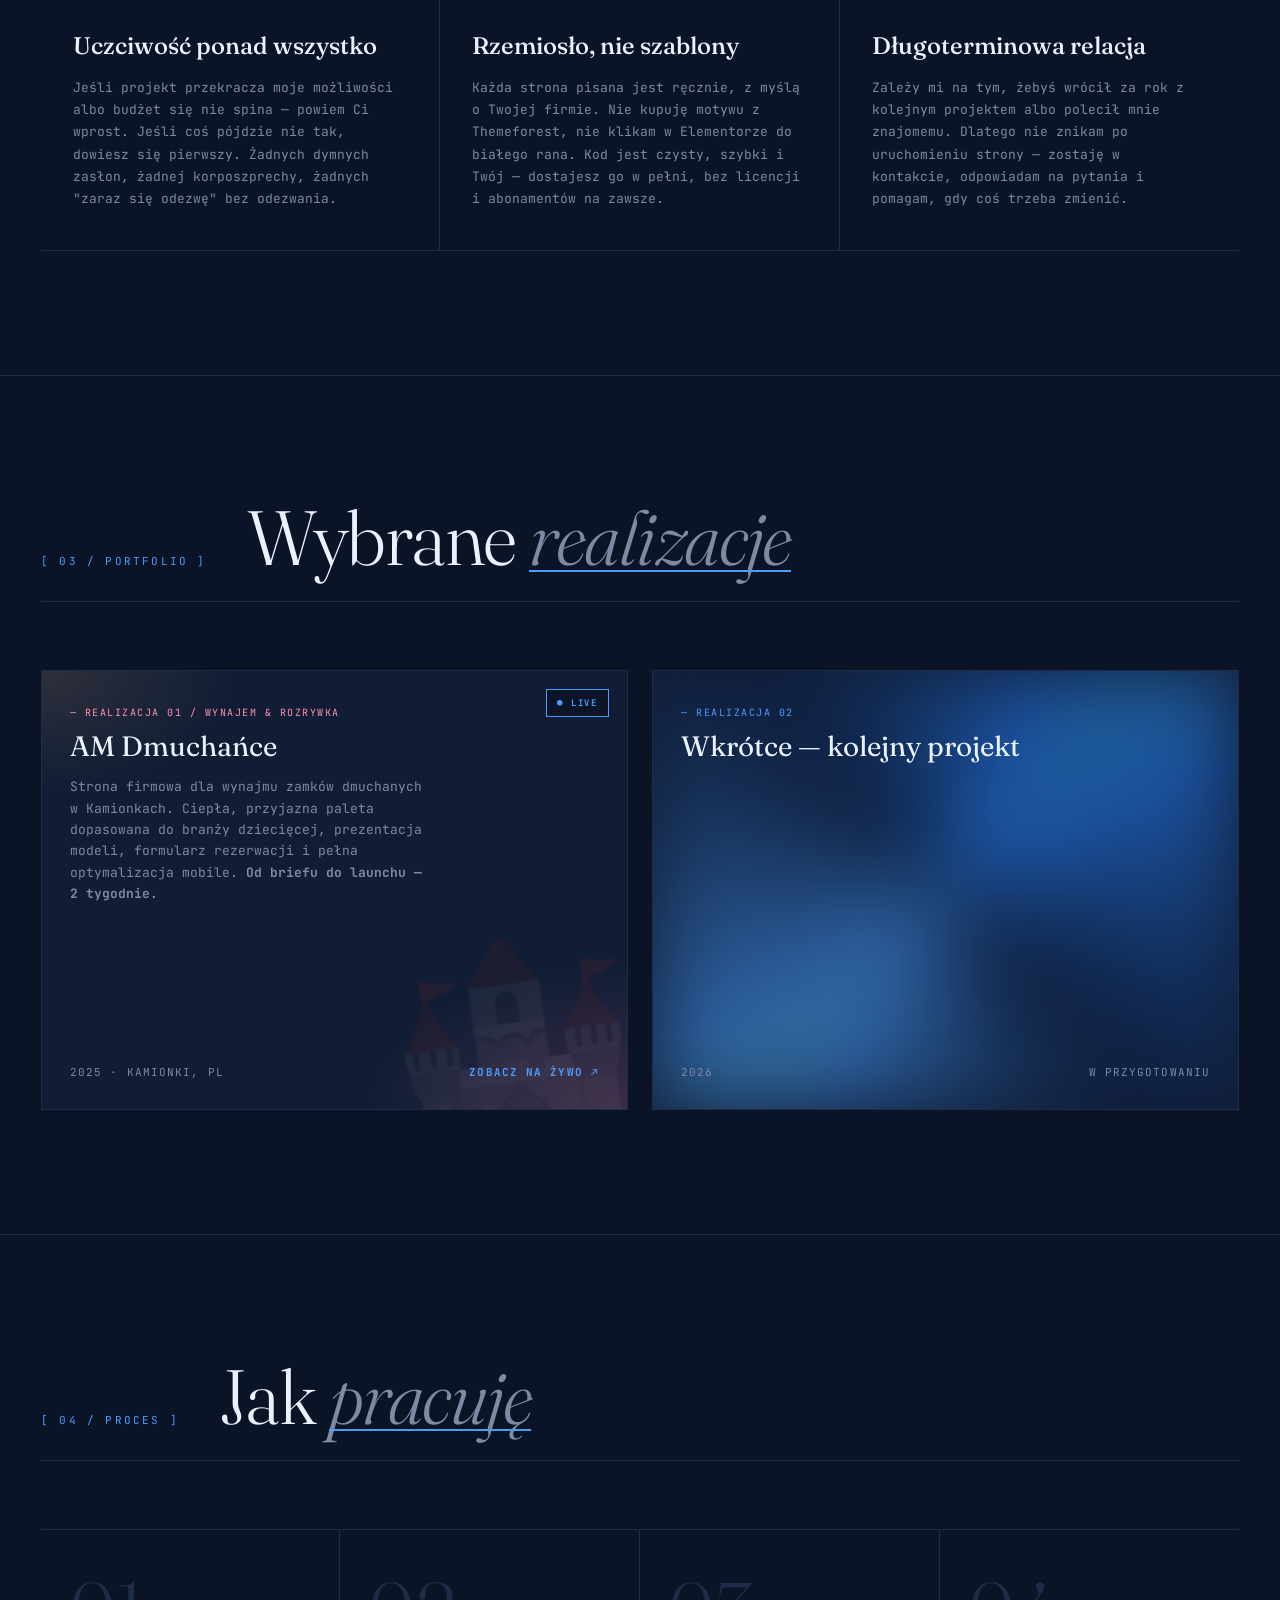
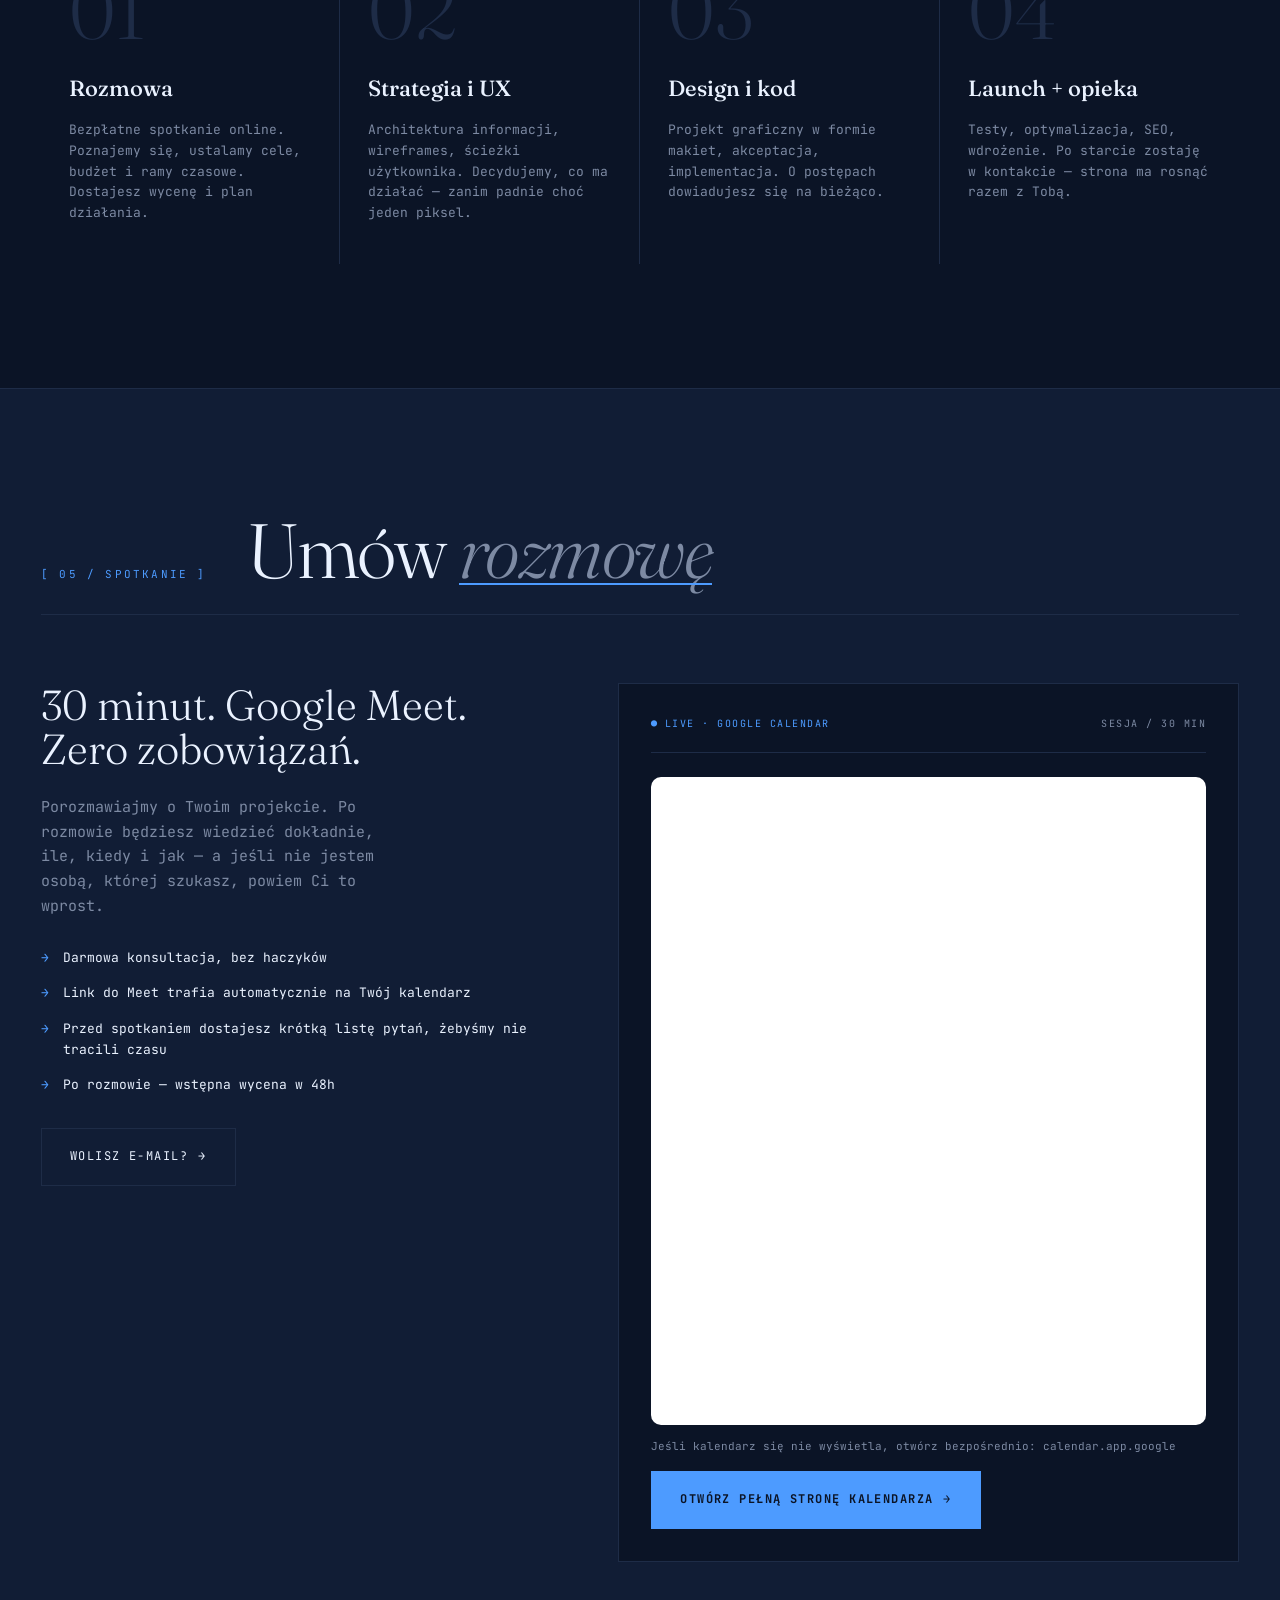
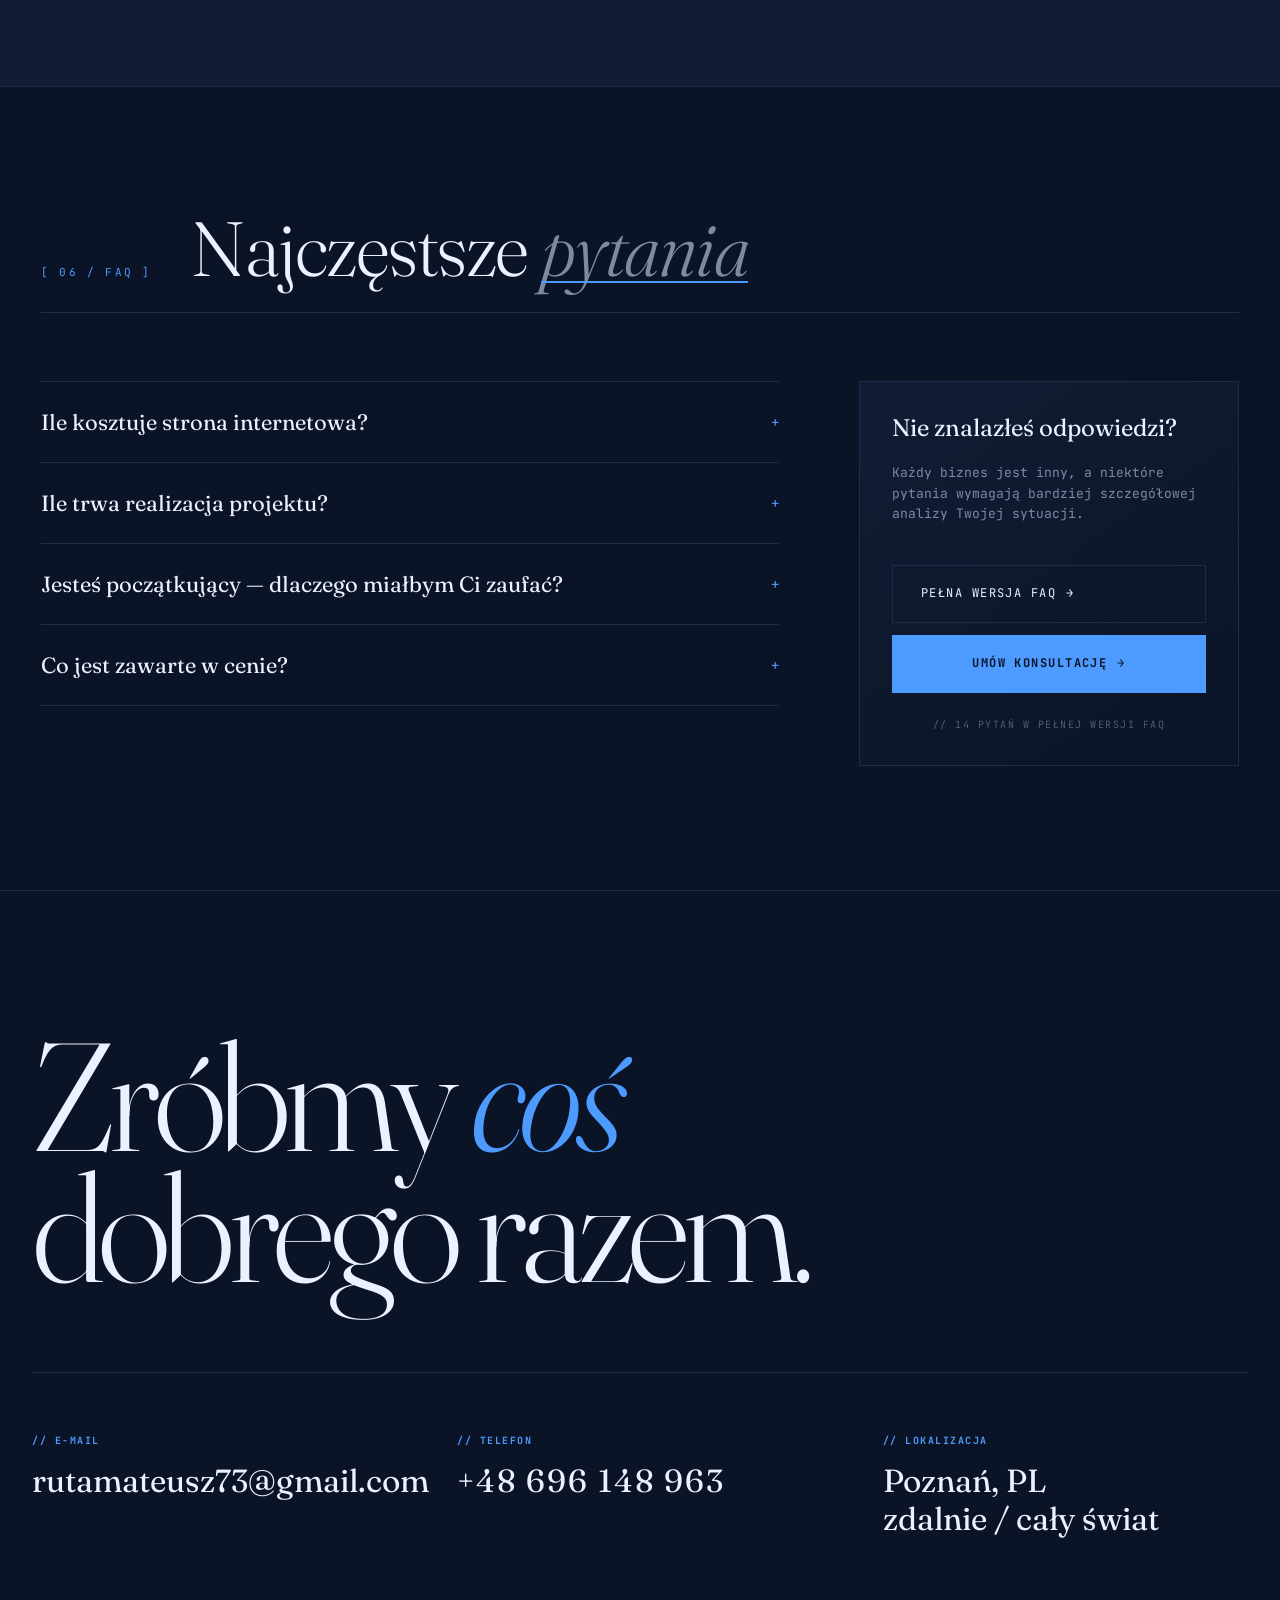
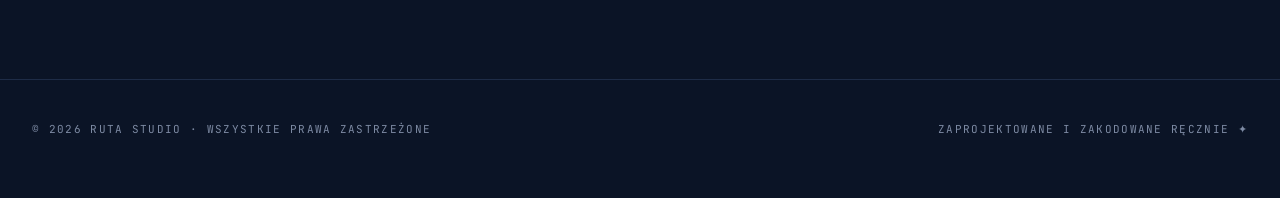
==== commit 665128b7: "Add files via upload" ====
--- a/index.html
+++ b/index.html
@@ -161,7 +161,7 @@
   <div class="about">
     <div class="about-text">
       <p class="about-hello">Cześć 👋</p>
-      <p>Nazywam się <em>Mateusz Ruta</em> i jestem założycielem <em>RUTA STUDIO</em> — jednoosobowej pracowni, w której projektuję i koduję strony internetowe dla firm.</p>
+      <p>Nazywam się <em>Mateusz Ruta</em> i jestem założycielem <em>RUTA STUDIO</em> jednoosobowej pracowni, w której projektuję i koduję strony internetowe dla firm.</p>
       <p>Zaczynam i jestem z tym szczery — dopiero buduję portfolio. Ale właśnie dlatego na tym etapie dostajesz ode mnie coś, czego nie dostaniesz od dużej agencji: <em>pełne zaangażowanie, uczciwą cenę i bezpośredni kontakt</em> z osobą, która od pierwszej linii kodu do launchu trzyma projekt w rękach.</p>
       <p>Nie umawiam Cię na handlowca, nie przerzucam projektu juniorowi, nie znikam po wdrożeniu. Robię stronę tak, jakbym robił ją dla siebie — i dokładnie tak traktuję każdy projekt, który biorę.</p>
     </div>
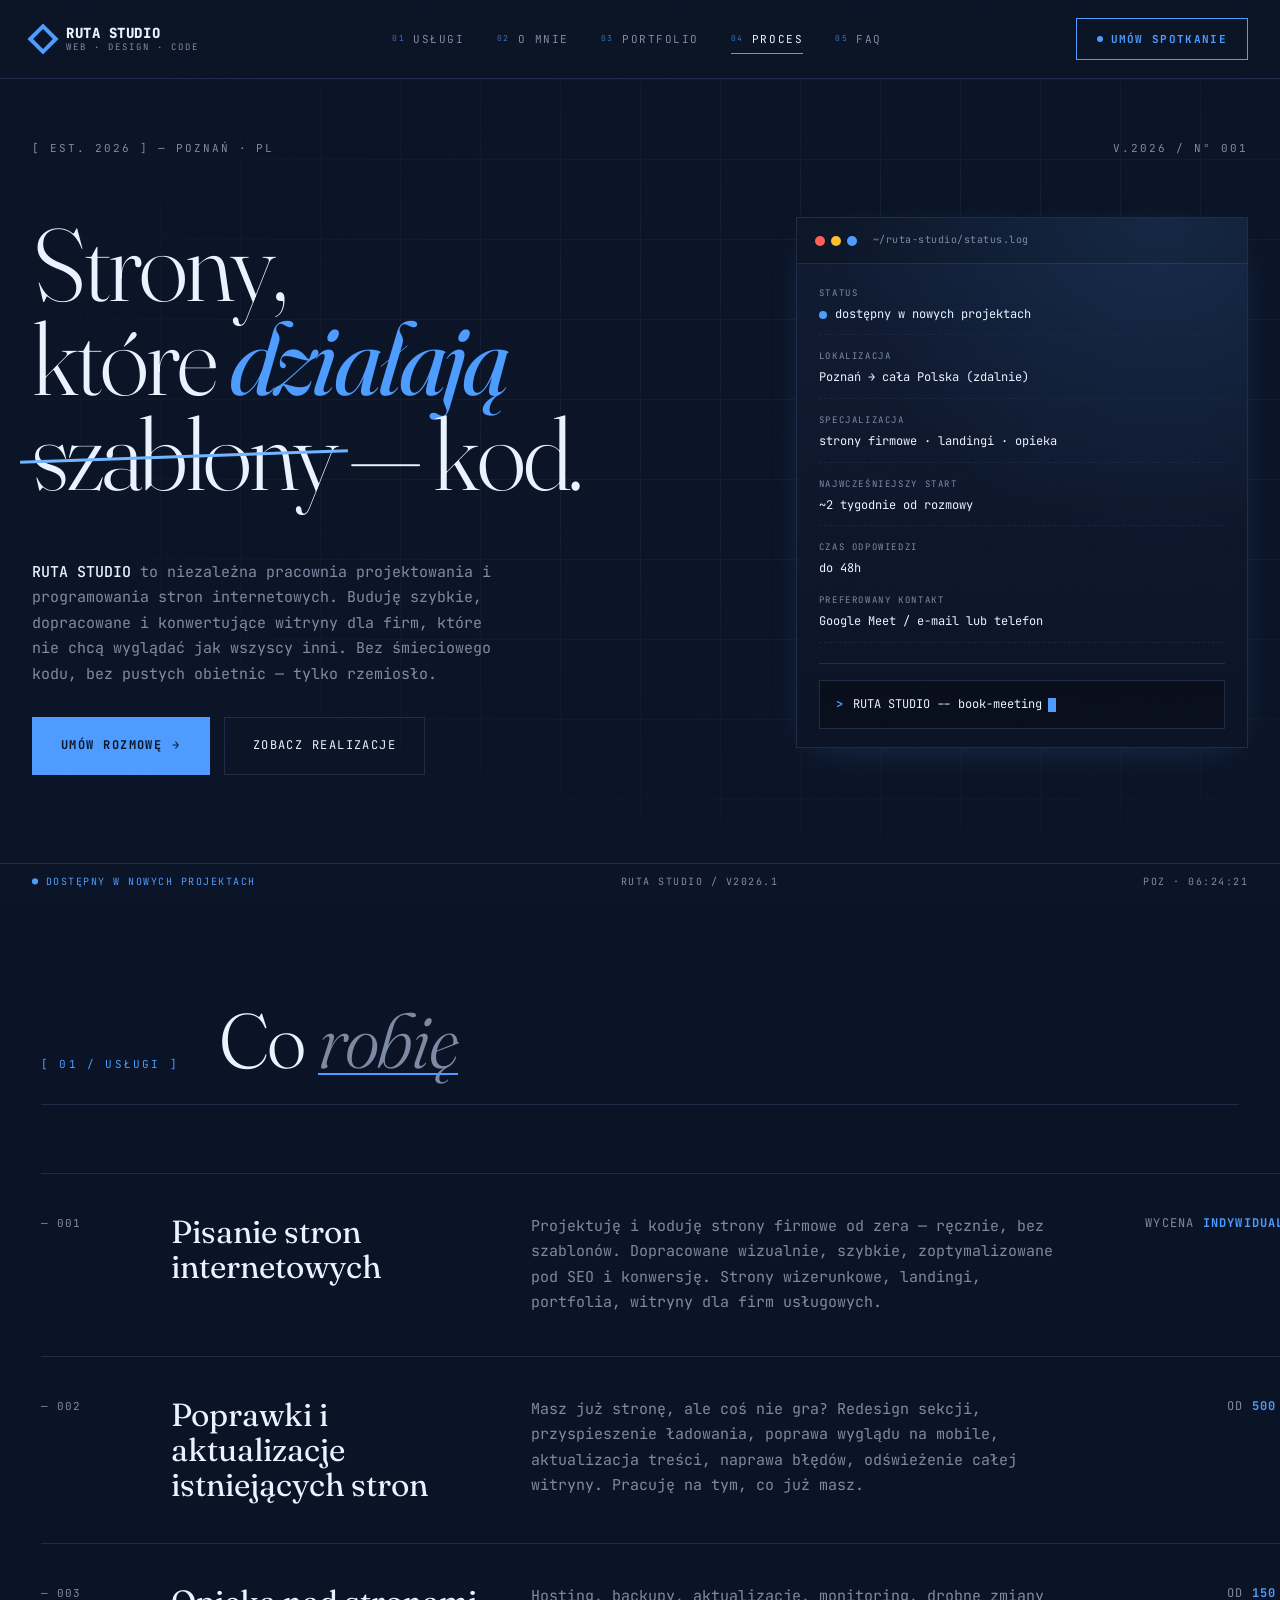
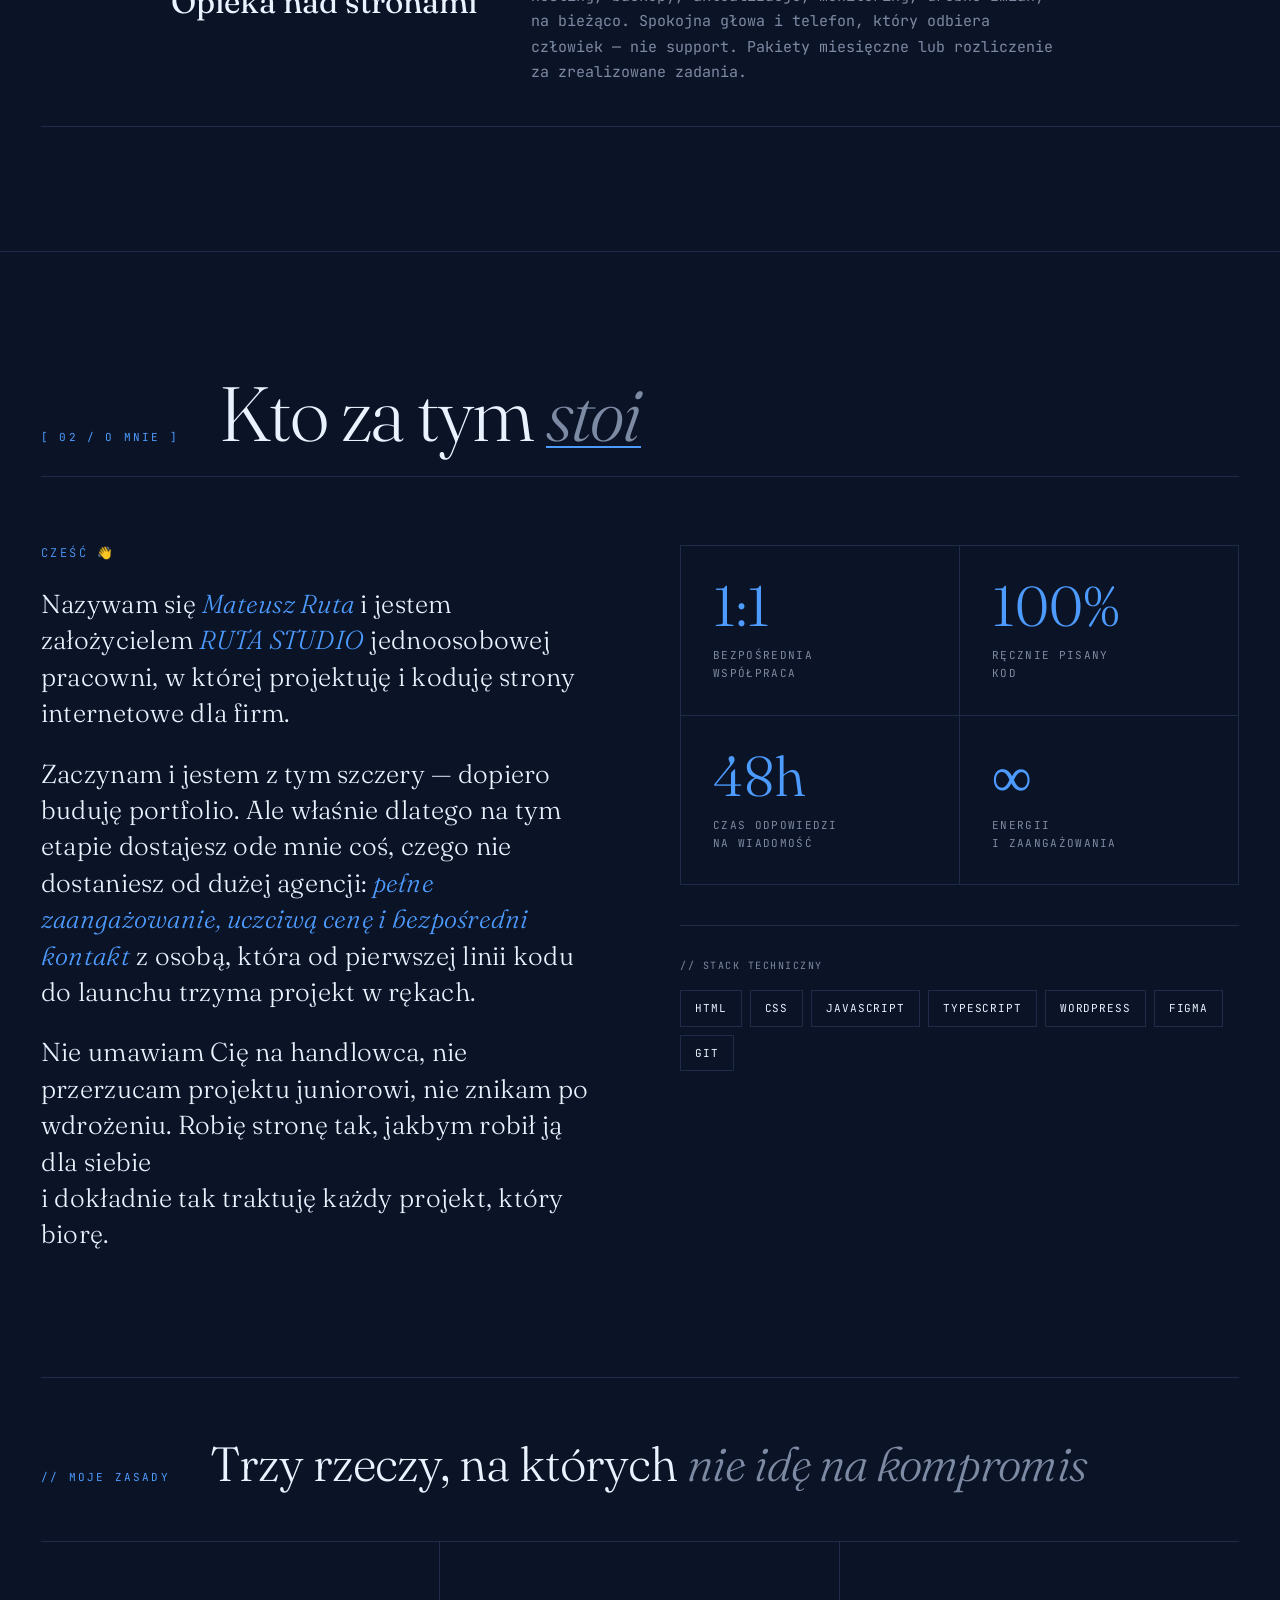
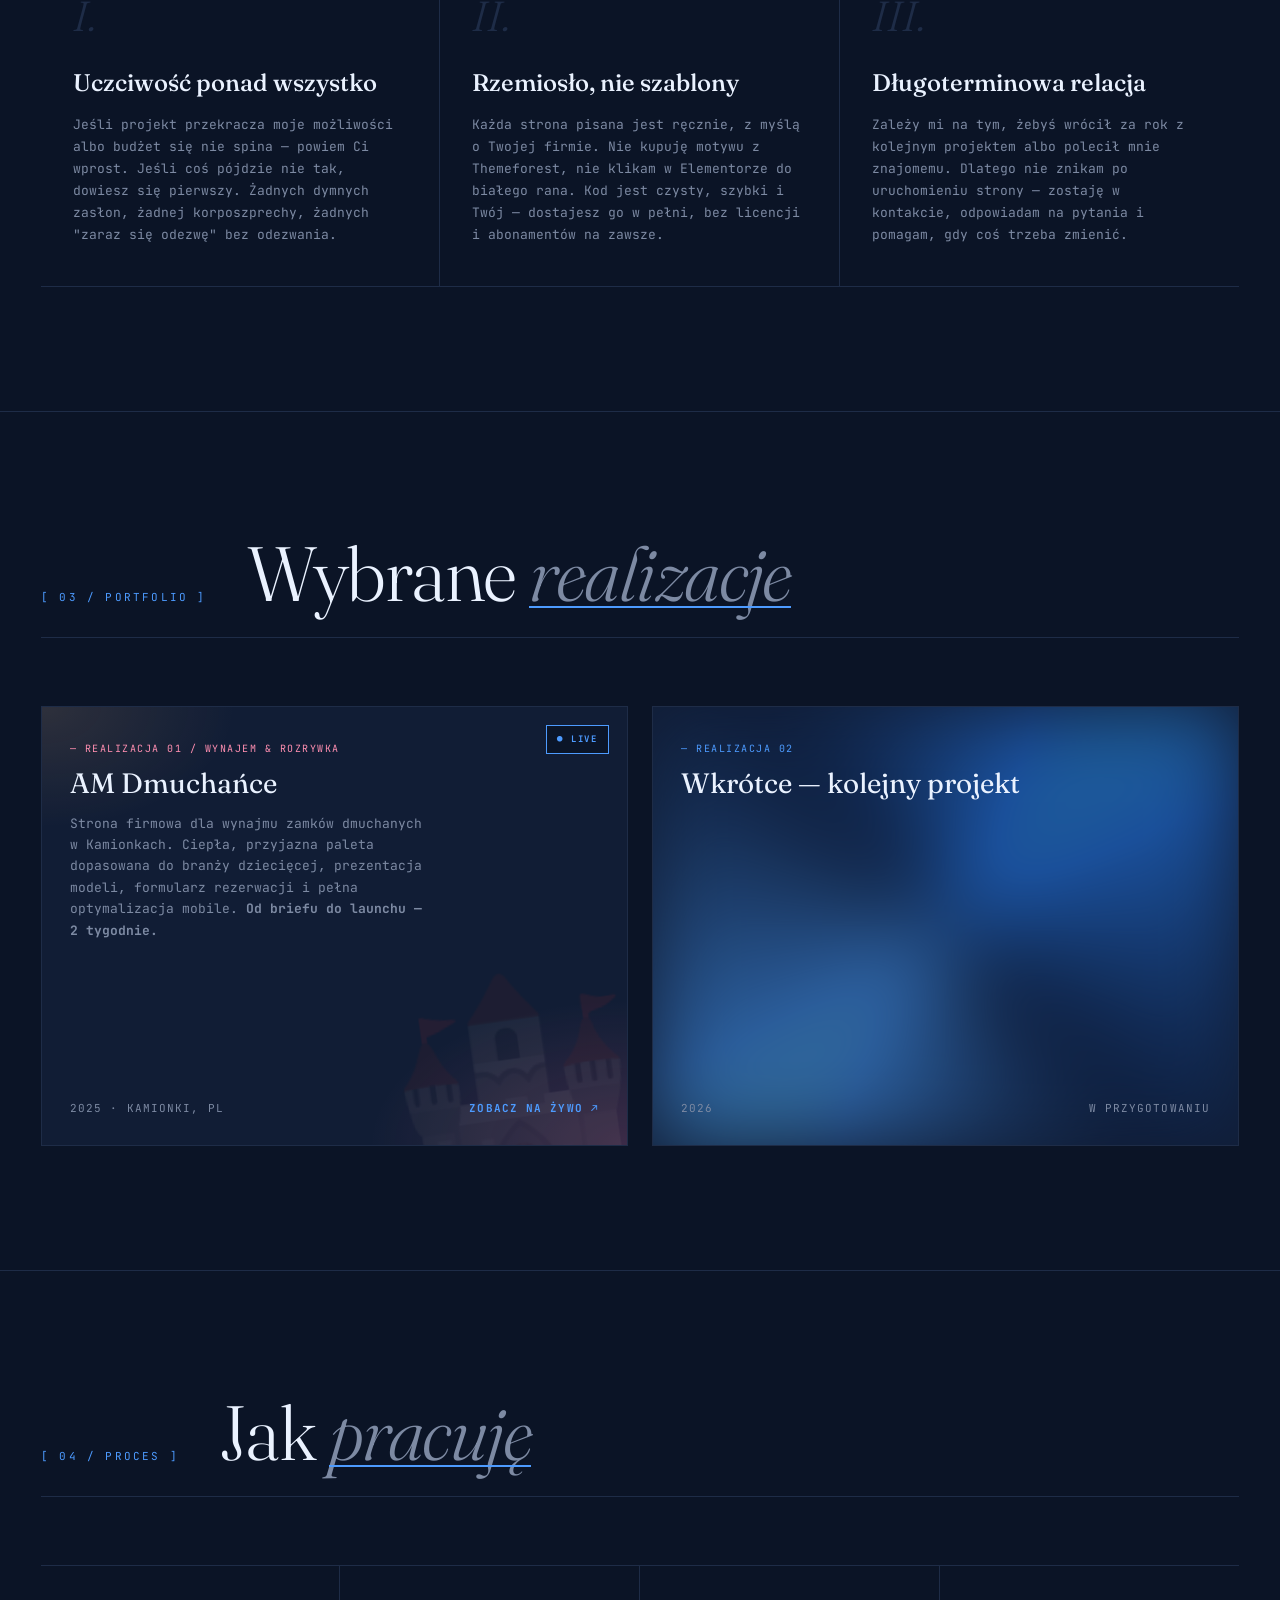
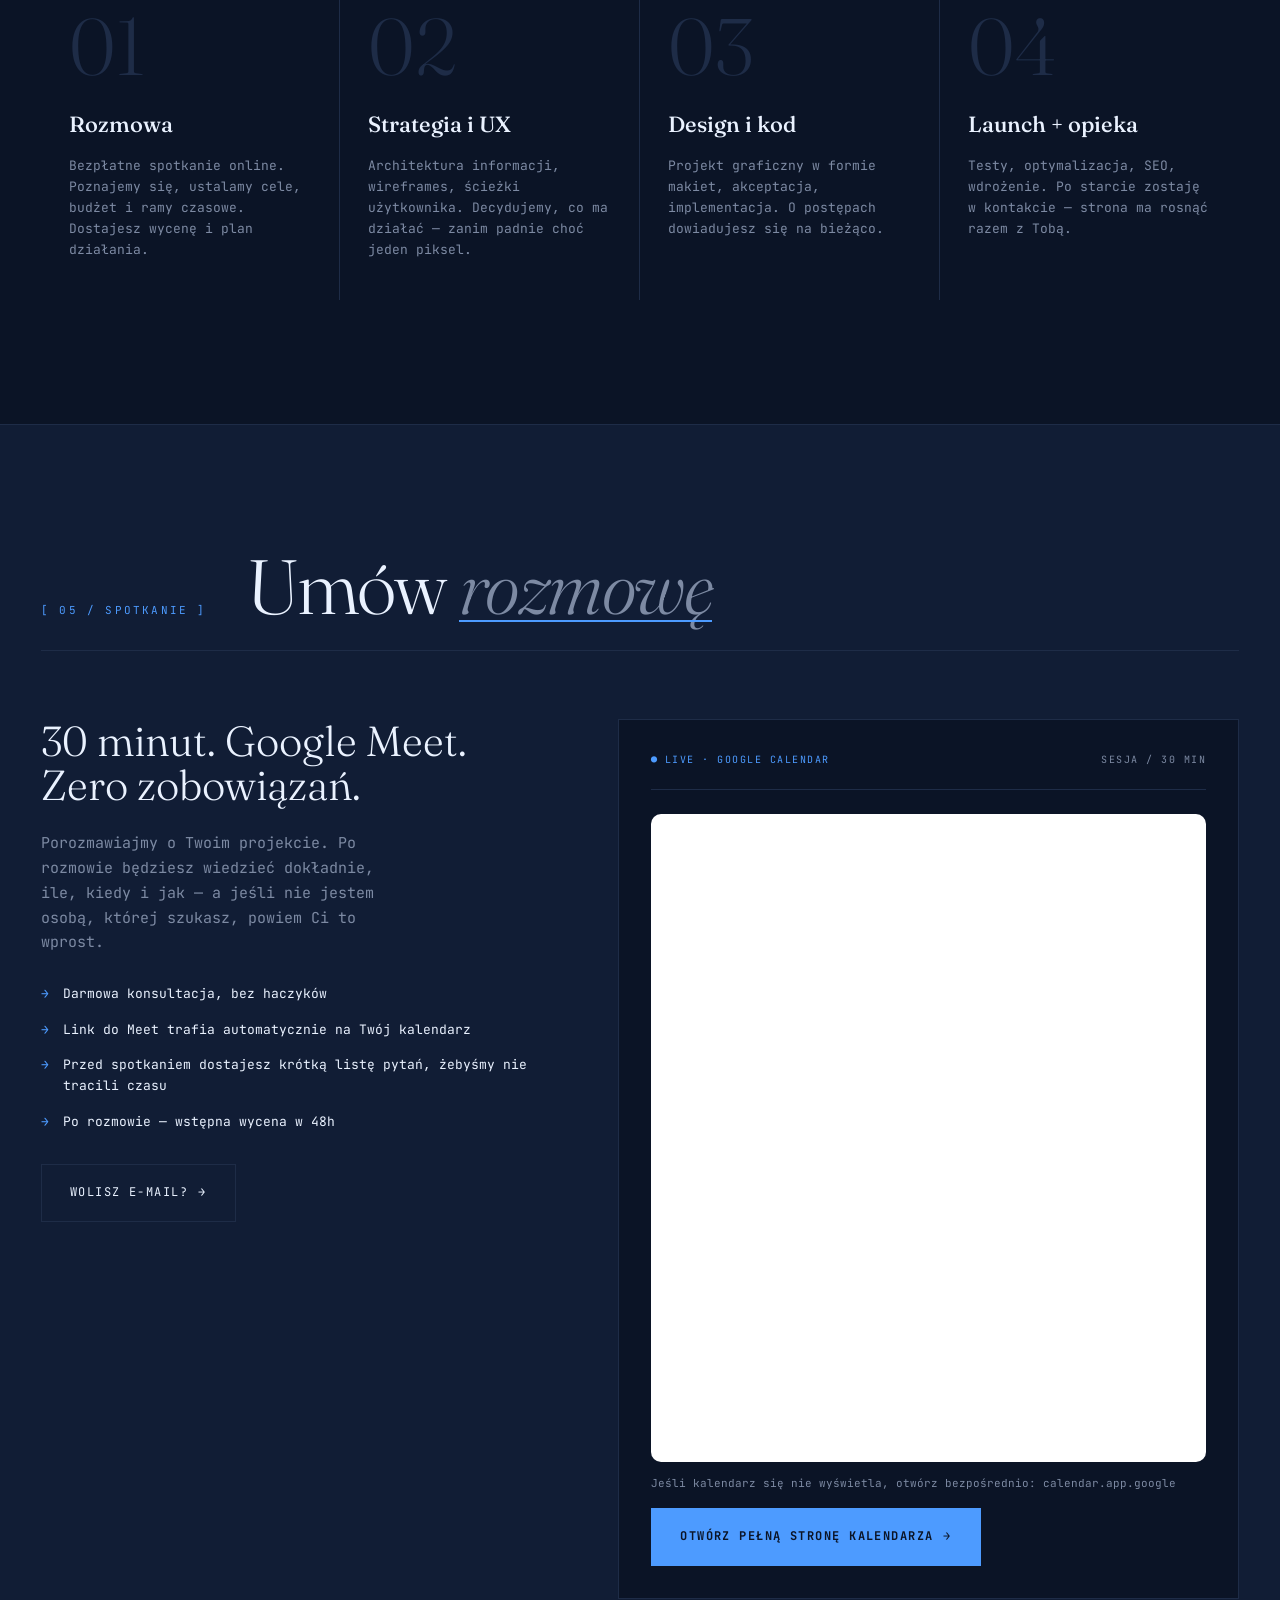
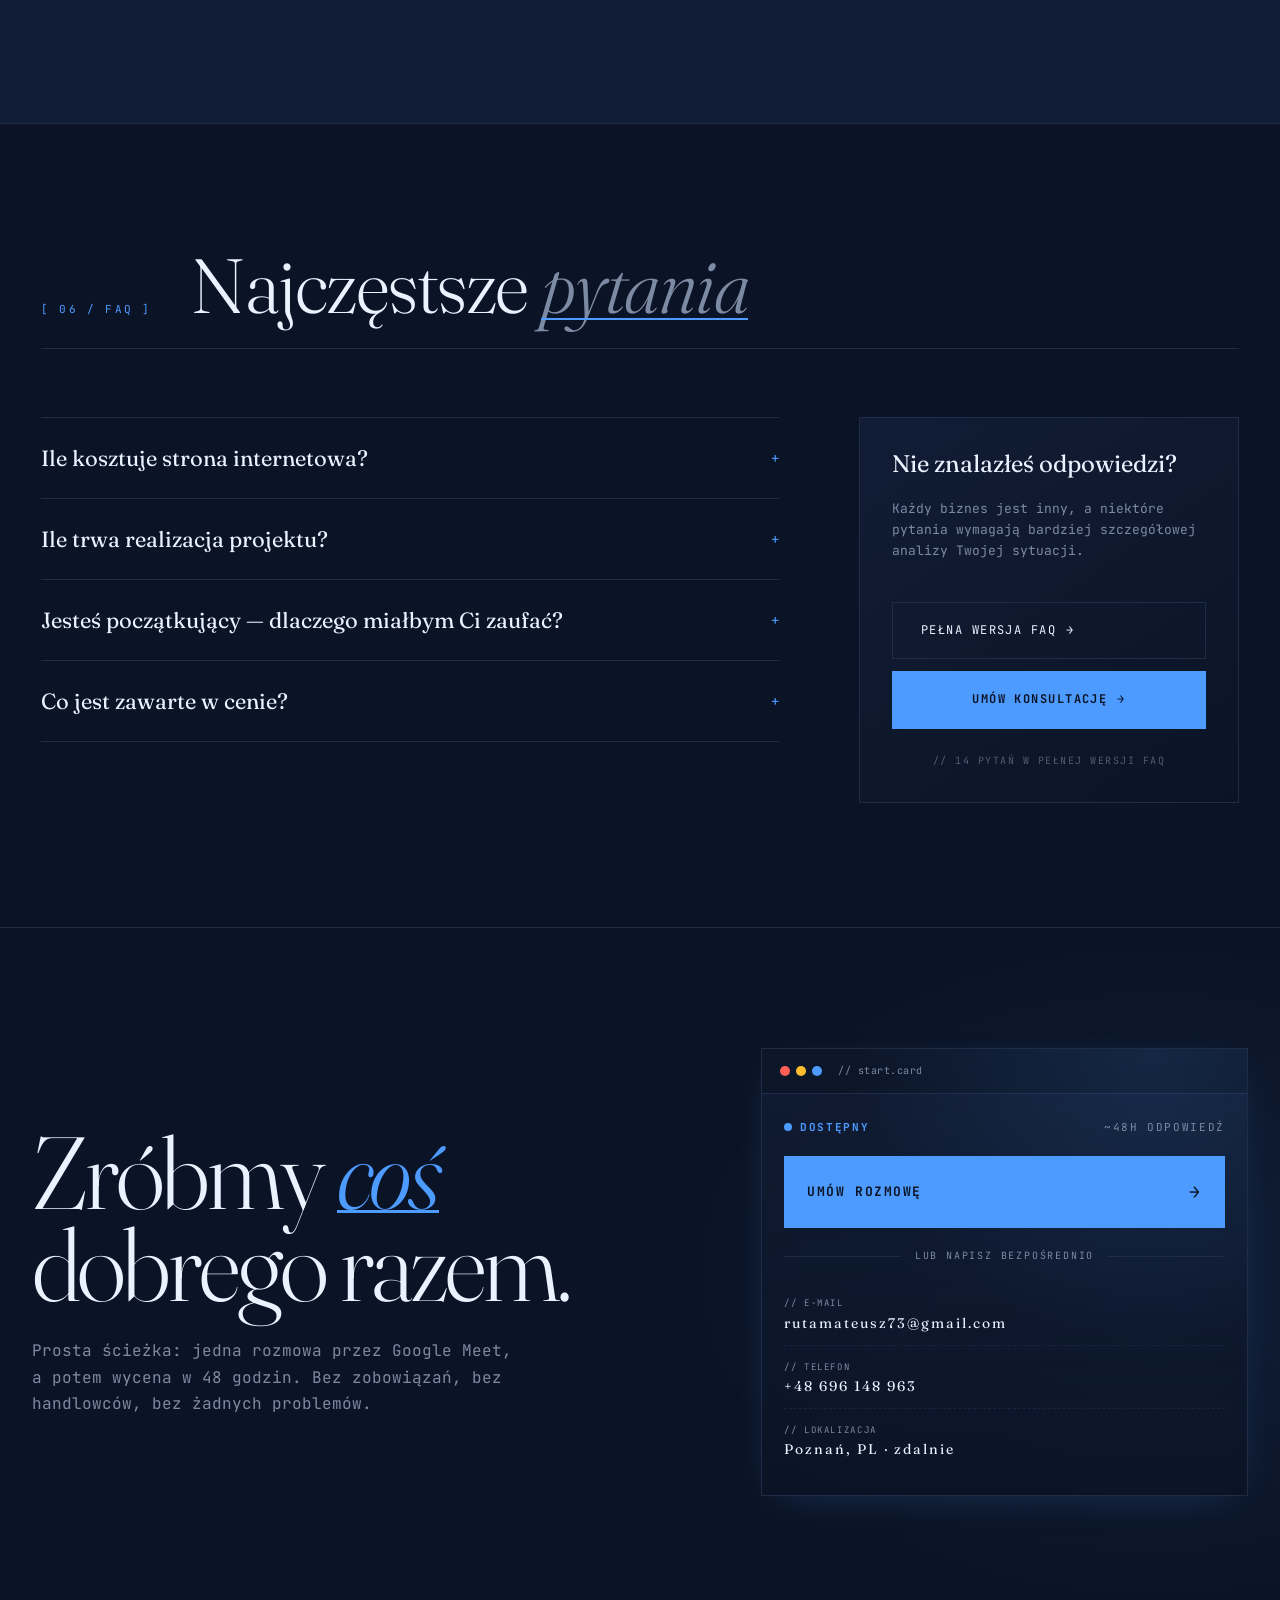
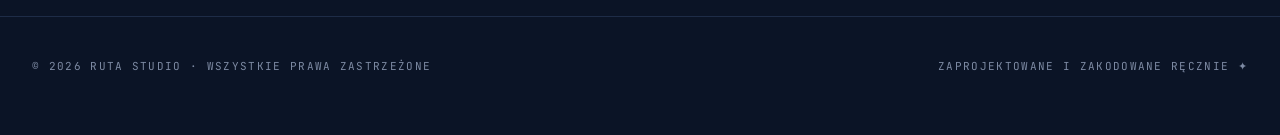
==== commit c2b834c6: "Add files via upload" ====
--- a/index.html
+++ b/index.html
@@ -163,7 +163,7 @@
       <p class="about-hello">Cześć 👋</p>
       <p>Nazywam się <em>Mateusz Ruta</em> i jestem założycielem <em>RUTA STUDIO</em> jednoosobowej pracowni, w której projektuję i koduję strony internetowe dla firm.</p>
       <p>Zaczynam i jestem z tym szczery — dopiero buduję portfolio. Ale właśnie dlatego na tym etapie dostajesz ode mnie coś, czego nie dostaniesz od dużej agencji: <em>pełne zaangażowanie, uczciwą cenę i bezpośredni kontakt</em> z osobą, która od pierwszej linii kodu do launchu trzyma projekt w rękach.</p>
-      <p>Nie umawiam Cię na handlowca, nie przerzucam projektu juniorowi, nie znikam po wdrożeniu. Robię stronę tak, jakbym robił ją dla siebie — i dokładnie tak traktuję każdy projekt, który biorę.</p>
+      <p>Nie umawiam Cię na handlowca, nie przerzucam projektu juniorowi, nie znikam po wdrożeniu. Robię stronę tak, jakbym robił ją dla siebie <br> i dokładnie tak traktuję każdy projekt, który biorę.</p>
     </div>
 
     <div>
@@ -235,7 +235,7 @@
   </header>
 
   <div class="portfolio-grid">
-    <a href="https://am-dmuchance.netlify.app" target="_blank" rel="noopener" class="project half is-live">
+    <a href="https://rutamateusz73-pixel.github.io/am-dmuchance/" target="_blank" rel="noopener" class="project half is-live">
       <div class="project-visual viz-am"></div>
       <div class="project-content">
         <span class="project-tag">— Realizacja 01 / Wynajem & rozrywka</span>
@@ -346,7 +346,7 @@
       -->
 
       <iframe
-        src="https://calendar.app.google/koRuHNd8ZYzS3VLy5"
+        src="https://calendar.app.google/d8gqrinhG9RdbGsZA"
         title="Kalendarz rezerwacji konsultacji"
         loading="lazy"
         referrerpolicy="no-referrer-when-downgrade"
@@ -354,10 +354,10 @@
 
       <p style="margin-top:12px;font-size:11px;color:#7d8aa3">
         Jeśli kalendarz się nie wyświetla, otwórz bezpośrednio:
-        <a href="https://calendar.app.google/koRuHNd8ZYzS3VLy5" target="_blank" rel="noopener">calendar.app.google</a>
+        <a href="https://calendar.app.google/d8gqrinhG9RdbGsZA" target="_blank" rel="noopener">calendar.app.google</a>
       </p>
       <a
-        href="https://calendar.app.google/koRuHNd8ZYzS3VLy5"
+        href="https://calendar.app.google/d8gqrinhG9RdbGsZA"
         target="_blank"
         rel="noopener"
         class="btn btn-primary"
@@ -431,23 +431,57 @@
 
 <!-- CONTACT -->
 <section class="contact-section" id="contact">
-  <h2 class="contact-huge">
-    Zróbmy <em>coś</em><br>
-    dobrego razem.
-  </h2>
-  <div class="contact-grid">
-    <div class="contact-item">
-      <div class="label">// E-mail</div>
-      <a href="mailto:rutamateusz73@gmail.com">rutamateusz73@gmail.com</a>
-    </div>
-    <div class="contact-item">
-      <div class="label">// Telefon</div>
-     <span style="letter-spacing: 2px;"> <a href="tel:+48696148963">+48 696 148 963</a></span>
-    </div>
-    <div class="contact-item">
-      <div class="label">// Lokalizacja</div>
-      <span>Poznań, PL<br>zdalnie / cały świat</span>
-    </div>
+  <div class="contact-wrap">
+    <div class="contact-left">
+      <h2 class="contact-huge">
+        Zróbmy <em>coś</em><br>
+        dobrego razem.
+      </h2>
+      <p class="contact-intro">
+        Prosta ścieżka: jedna rozmowa przez Google Meet, a potem wycena w 48 godzin.
+        Bez zobowiązań, bez handlowców, bez żadnych problemów.
+      </p>
+    </div>
+
+    <aside class="contact-card">
+      <div class="contact-card-top">
+        <div class="contact-card-dots">
+          <span></span><span></span><span></span>
+        </div>
+        <span class="contact-card-name">// start.card</span>
+      </div>
+
+      <div class="contact-card-body">
+        <div class="contact-card-head">
+          <span class="contact-card-status"><span class="dot-live"></span> Dostępny</span>
+          <span class="contact-card-time">~48h odpowiedź</span>
+        </div>
+
+        <a href="#booking" class="contact-card-cta">
+          <span>Umów rozmowę</span>
+          <span class="contact-card-cta-arrow">→</span>
+        </a>
+
+        <div class="contact-card-divider">
+          <span>lub napisz bezpośrednio</span>
+        </div>
+
+        <div class="contact-card-methods">
+          <a href="mailto:rutamateusz73@gmail.com" class="contact-method">
+            <span class="contact-method-label">// e-mail</span>
+            <span class="contact-method-val">rutamateusz73@gmail.com</span>
+          </a>
+          <a href="tel:+48696148963" class="contact-method">
+            <span class="contact-method-label">// telefon</span>
+            <span class="contact-method-val">+48 696 148 963</span>
+          </a>
+          <div class="contact-method contact-method-static">
+            <span class="contact-method-label">// lokalizacja</span>
+            <span class="contact-method-val">Poznań, PL · zdalnie</span>
+          </div>
+        </div>
+      </div>
+    </aside>
   </div>
 </section>
 
--- a/styles.css
+++ b/styles.css
@@ -35,7 +35,7 @@
   }
   .hero-main > *,
   .service > *,
-  .contact-grid > *{
+  .contact-wrap > *{
     min-width:0;
   }
   .hero-title,
@@ -1128,48 +1128,193 @@
 
   /* ============ CONTACT / FOOTER ============ */
   .contact-section {
-    padding: 140px 32px;
+    padding: 120px 32px;
     border-bottom: 1px solid var(--line);
     position: relative;
     background: var(--bg);
+    overflow: hidden;
+  }
+  .contact-section::before{
+    content:'';
+    position:absolute;inset:0;
+    background:
+      radial-gradient(ellipse 60% 80% at 90% 50%, rgba(77,155,255,.08) 0%, transparent 60%);
+    pointer-events:none;
+  }
+  .contact-wrap{
+    display:grid;
+    grid-template-columns: 1.2fr .9fr;
+    gap:80px;
+    align-items:center;
+    position:relative;z-index:1;
+  }
+  .contact-left{
+    display:flex;flex-direction:column;gap:28px;
   }
   .contact-huge {
     font-family: var(--serif);
-    font-size: clamp(50px, 12vw, 180px);
+    font-size: clamp(44px, 8vw, 110px);
     font-weight: 300;
-    line-height: .85;
-    letter-spacing: -.04em;
-    margin-bottom: 80px;
-  }
-  .contact-huge em { font-style: italic; color: var(--accent); }
-
-  .contact-grid {
-    display: grid;
-    grid-template-columns: repeat(auto-fit, minmax(250px, 1fr));
-    gap: 60px;
-    padding-top: 60px;
-    border-top: 1px solid var(--line);
-  }
-  .contact-item {
-    display: flex;
-    flex-direction: column;
-    gap: 12px;
-  }
-  .contact-item .label {
-    font-size: 10px;
-    text-transform: uppercase;
-    letter-spacing: .15em;
+    line-height: .9;
+    letter-spacing: -.03em;
+    margin: 0;
+  }
+  .contact-huge em {
+    font-style: italic;
     color: var(--accent);
-    font-weight: 700;
-  }
-  .contact-item a, .contact-item span {
-    font-family: var(--serif);
-    font-size: clamp(20px, 3vw, 32px);
-    font-weight: 400;
-    line-height: 1.2;
-    transition: color .2s;
-  }
-  .contact-item a:hover { color: var(--accent); }
+    position:relative;
+    display:inline-block;
+  }
+  .contact-huge em::after{
+    content:'';
+    position:absolute;
+    left:0;right:0;bottom:6%;
+    height:3px;
+    background:var(--accent);
+    transform:scaleX(0);
+    transform-origin:left;
+    transition:transform 1.2s cubic-bezier(.2,.7,.2,1) .3s;
+  }
+  .contact-section.visible .contact-huge em::after{
+    transform:scaleX(1);
+  }
+  .contact-intro{
+    font-size:16px;
+    line-height:1.65;
+    color:var(--ink-dim);
+    max-width:48ch;
+  }
+  .contact-intro strong{color:var(--ink)}
+
+  /* ---- Contact card (vCard-style) ---- */
+  .contact-card{
+    border:1px solid var(--line);
+    background:linear-gradient(180deg, rgba(17,29,53,.85), rgba(11,20,38,.7));
+    backdrop-filter:blur(6px);
+    box-shadow:0 10px 40px -20px rgba(77,155,255,.3);
+    display:flex;flex-direction:column;
+    position:relative;overflow:hidden;
+  }
+  .contact-card::before{
+    content:'';
+    position:absolute;inset:0;
+    background: radial-gradient(circle at 80% 0%, rgba(77,155,255,.12) 0%, transparent 50%);
+    pointer-events:none;
+  }
+  .contact-card-top{
+    display:flex;align-items:center;gap:12px;
+    padding:14px 18px;
+    border-bottom:1px solid var(--line);
+    background:rgba(0,0,0,.18);
+  }
+  .contact-card-dots{display:flex;gap:6px}
+  .contact-card-dots span{
+    width:10px;height:10px;border-radius:50%;
+    background:var(--line);
+  }
+  .contact-card-dots span:first-child{background:#ff5f56}
+  .contact-card-dots span:nth-child(2){background:#ffbd2e}
+  .contact-card-dots span:nth-child(3){background:var(--accent)}
+  .contact-card-name{
+    font-size:10px;
+    color:var(--ink-dim);
+    letter-spacing:.05em;
+    margin-left:4px;
+  }
+  .contact-card-body{
+    padding:24px 22px;
+    display:flex;flex-direction:column;gap:20px;
+    position:relative;z-index:1;
+  }
+  .contact-card-head{
+    display:flex;justify-content:space-between;align-items:center;
+    font-size:11px;
+    text-transform:uppercase;letter-spacing:.15em;
+    color:var(--ink-dim);
+  }
+  .contact-card-status{
+    display:inline-flex;align-items:center;gap:8px;
+    color:var(--accent);
+    font-weight:700;
+  }
+  /* .dot-live jest już zdefiniowane w .hero-card — reużywamy */
+
+  .contact-card-cta{
+    background:var(--accent);
+    color:var(--bg);
+    padding:20px 22px;
+    font-family:var(--mono);
+    font-size:13px;
+    text-transform:uppercase;
+    letter-spacing:.12em;
+    font-weight:700;
+    display:flex;align-items:center;justify-content:space-between;
+    border:1px solid var(--accent);
+    text-decoration:none;
+    transition:all .25s ease;
+  }
+  .contact-card-cta:hover{
+    background:var(--bg);
+    color:var(--accent);
+    transform:translate(-2px,-2px);
+    box-shadow:4px 4px 0 var(--accent);
+  }
+  .contact-card-cta-arrow{
+    font-size:18px;
+    transition:transform .2s;
+  }
+  .contact-card-cta:hover .contact-card-cta-arrow{
+    transform:translateX(4px);
+  }
+
+  .contact-card-divider{
+    display:flex;align-items:center;gap:14px;
+    font-size:10px;
+    text-transform:uppercase;letter-spacing:.18em;
+    color:var(--ink-dim);
+  }
+  .contact-card-divider::before,
+  .contact-card-divider::after{
+    content:'';
+    flex:1;
+    height:1px;
+    background:var(--line);
+  }
+
+  .contact-card-methods{
+    display:flex;flex-direction:column;gap:2px;
+  }
+  .contact-method{
+    display:flex;flex-direction:column;gap:3px;
+    padding:12px 0;
+    border-bottom:1px dashed rgba(30,44,71,.7);
+    text-decoration:none;
+    color:inherit;
+    transition:color .2s, padding .2s;
+  }
+  .contact-method:last-child{border-bottom:none}
+  .contact-method:not(.contact-method-static):hover{
+    color:var(--accent);
+    padding-left:6px;
+  }
+  .contact-method-label{
+    font-size:9px;
+    text-transform:uppercase;
+    letter-spacing:.18em;
+    color:var(--ink-dim);
+  }
+  .contact-method-val{
+    font-size:14px;
+    font-family:var(--serif);
+    color:var(--ink);
+    transition:color .2s;
+    line-height:1.3;
+    letter-spacing: 2px;
+  }
+  .contact-method:not(.contact-method-static):hover .contact-method-val{
+    color:var(--accent);
+  }
+
   footer {
     padding: 40px 32px 60px;
     display: flex; justify-content: space-between;
@@ -1178,9 +1323,12 @@
     letter-spacing: .12em;
     color: var(--ink-dim);
   }
+
+  @media(max-width:900px){
+    .contact-wrap{grid-template-columns:1fr;gap:50px}
+  }
   @media(max-width:700px) {
     .contact-section { padding: 80px 20px; }
-    .contact-grid { grid-template-columns: 1fr; gap: 40px; }
     footer { flex-direction: column; gap: 14px; padding: 30px 20px 80px; }
   }
 
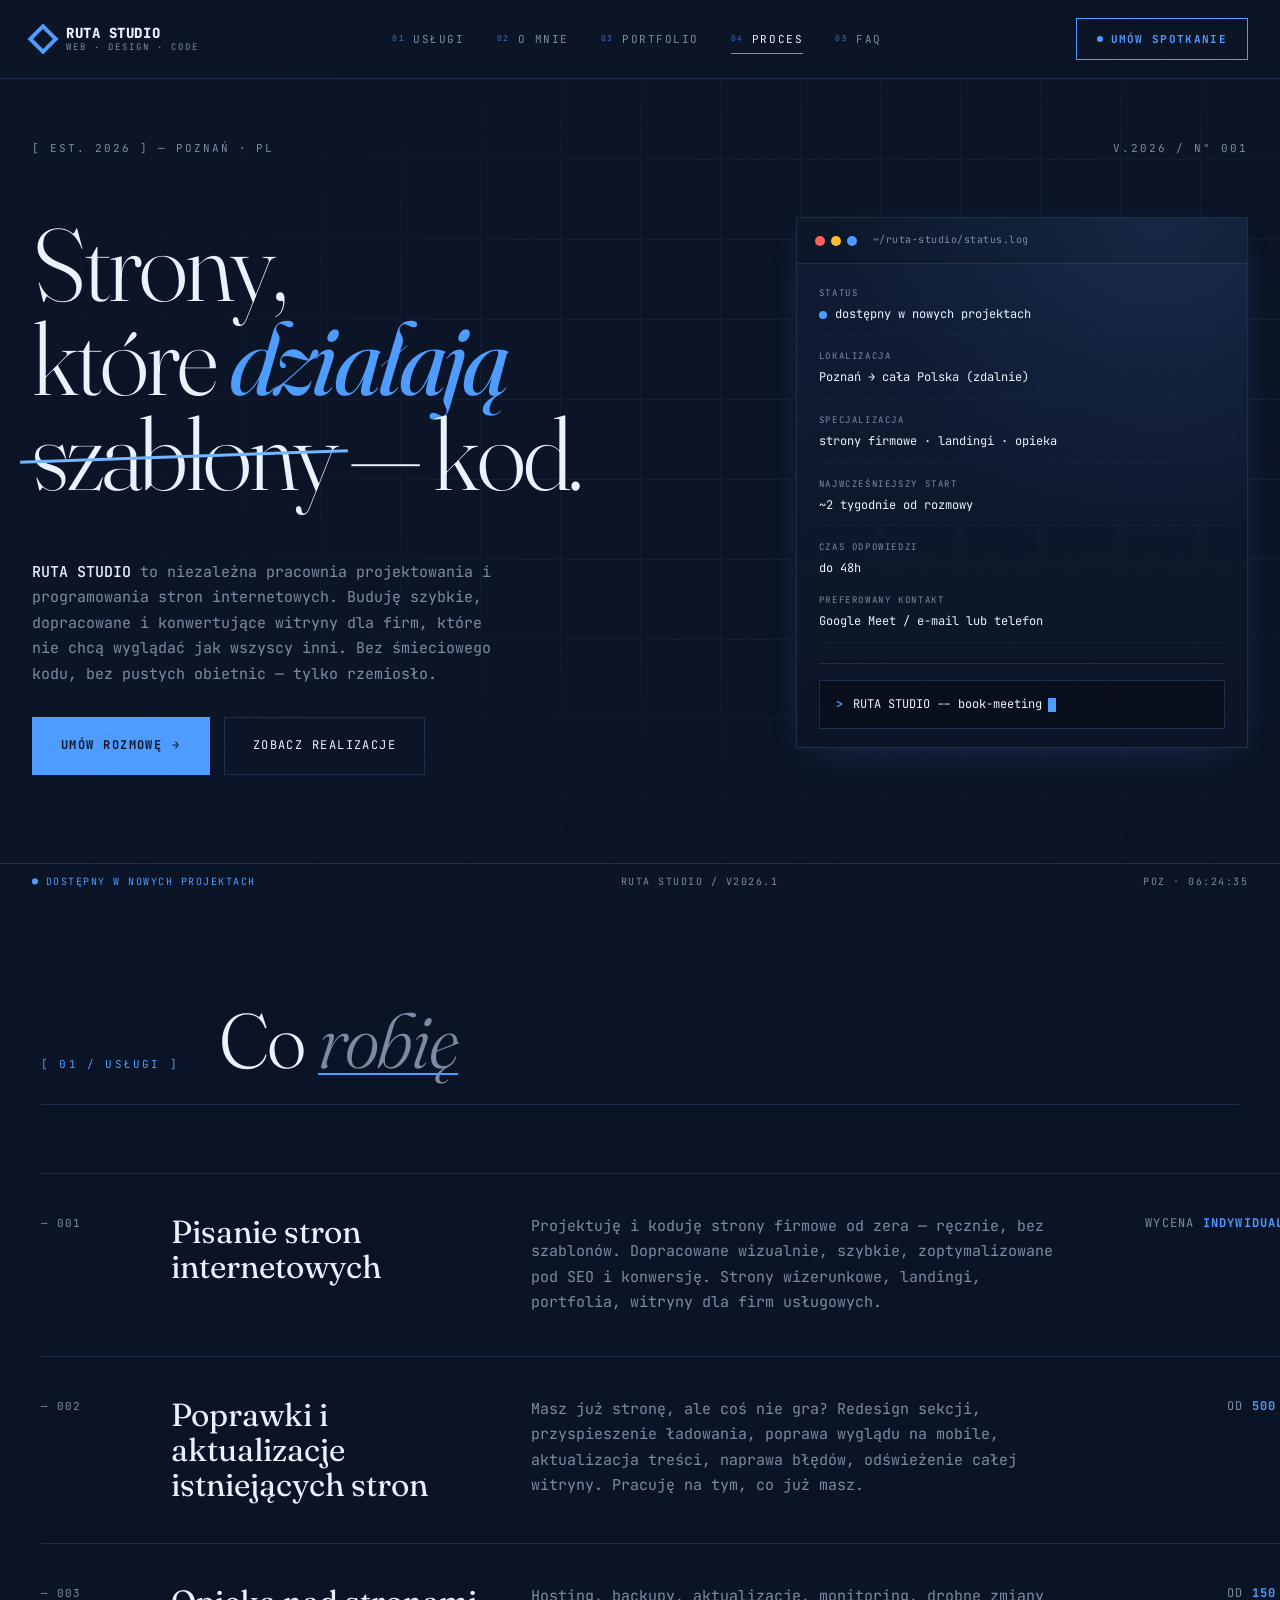
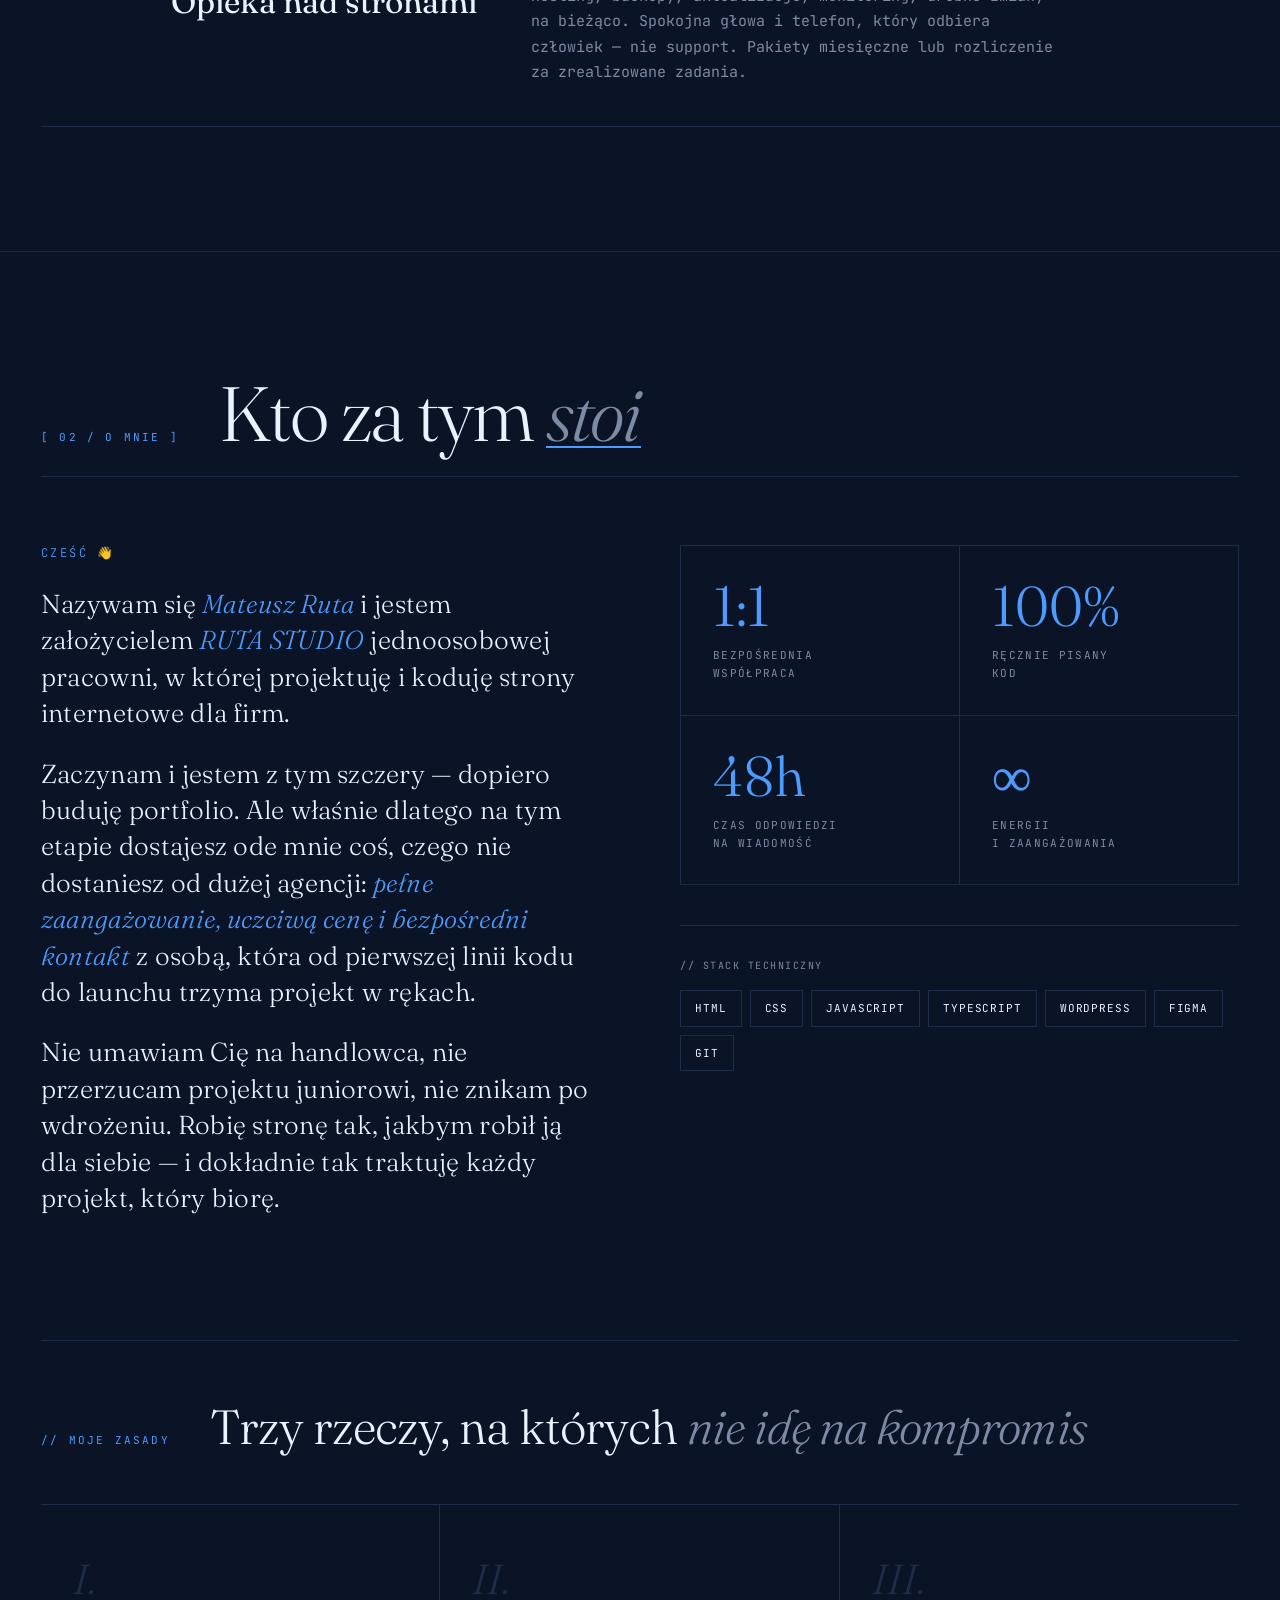
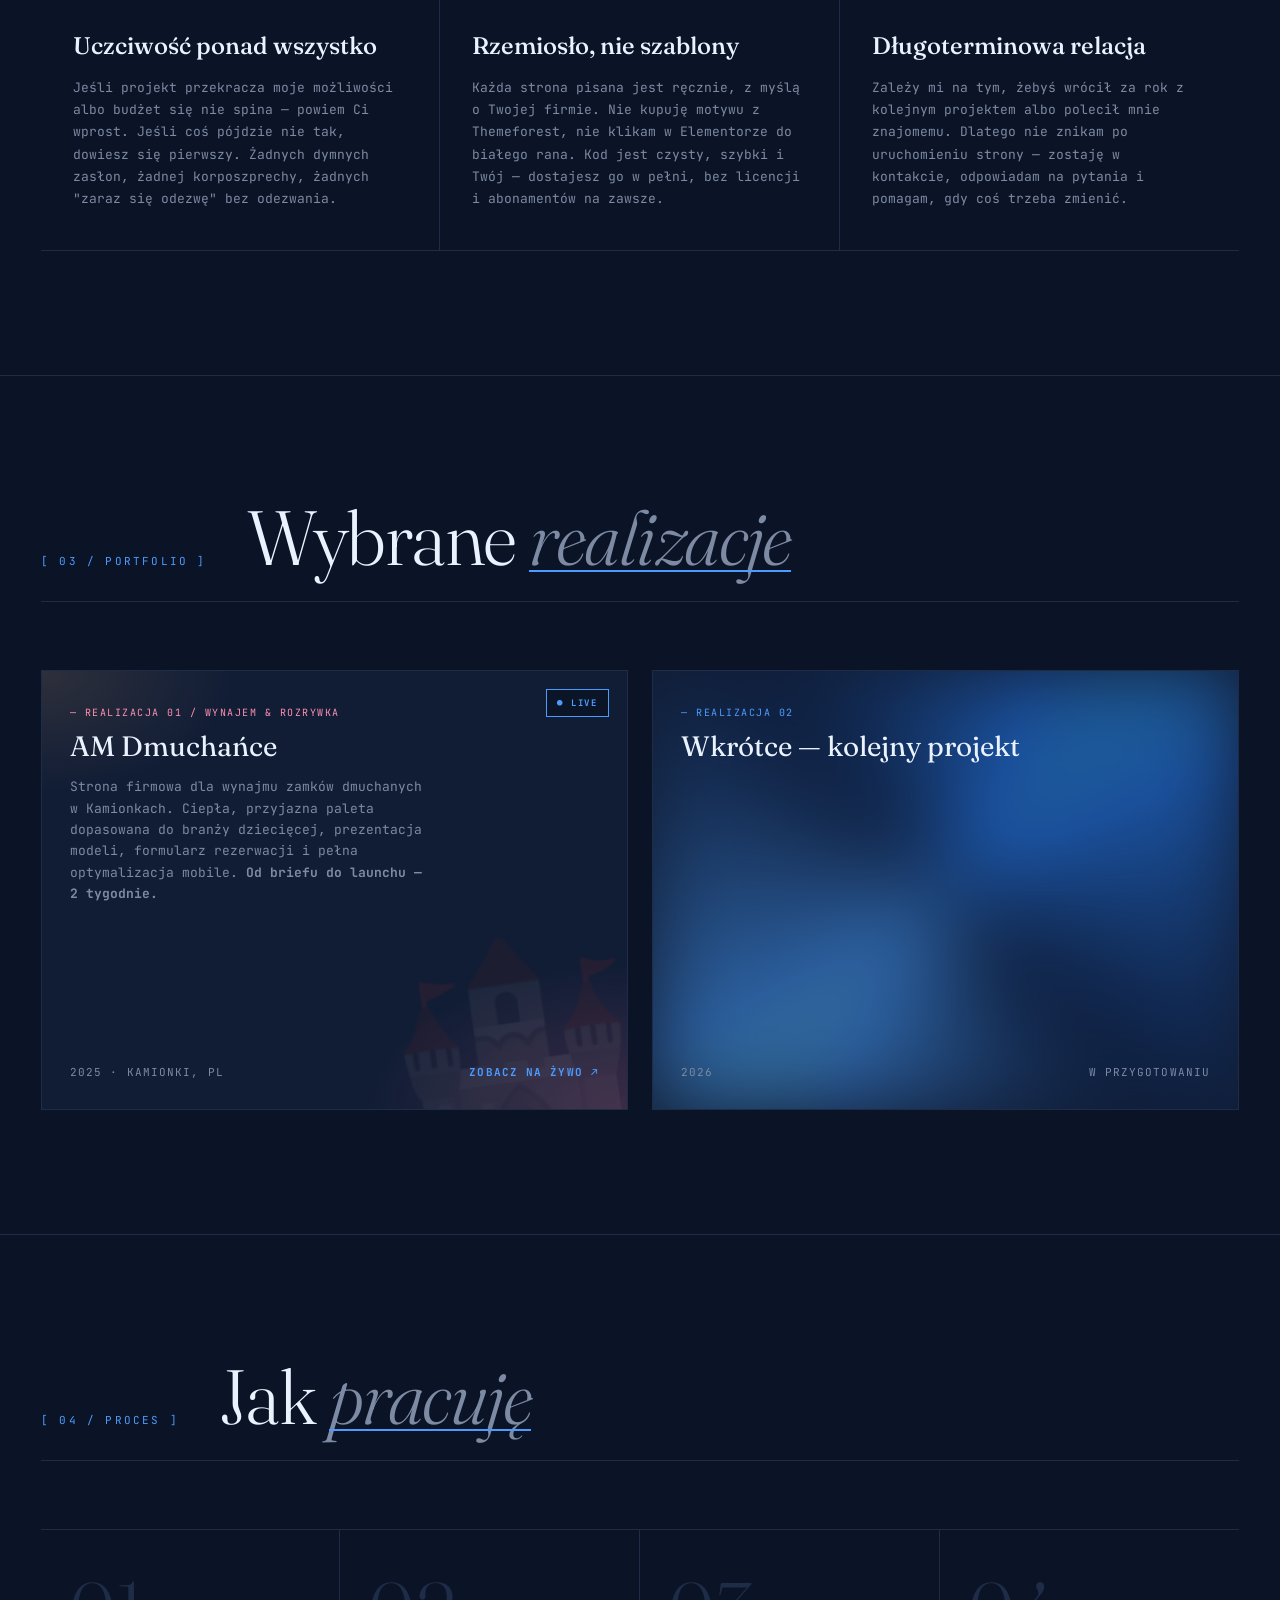
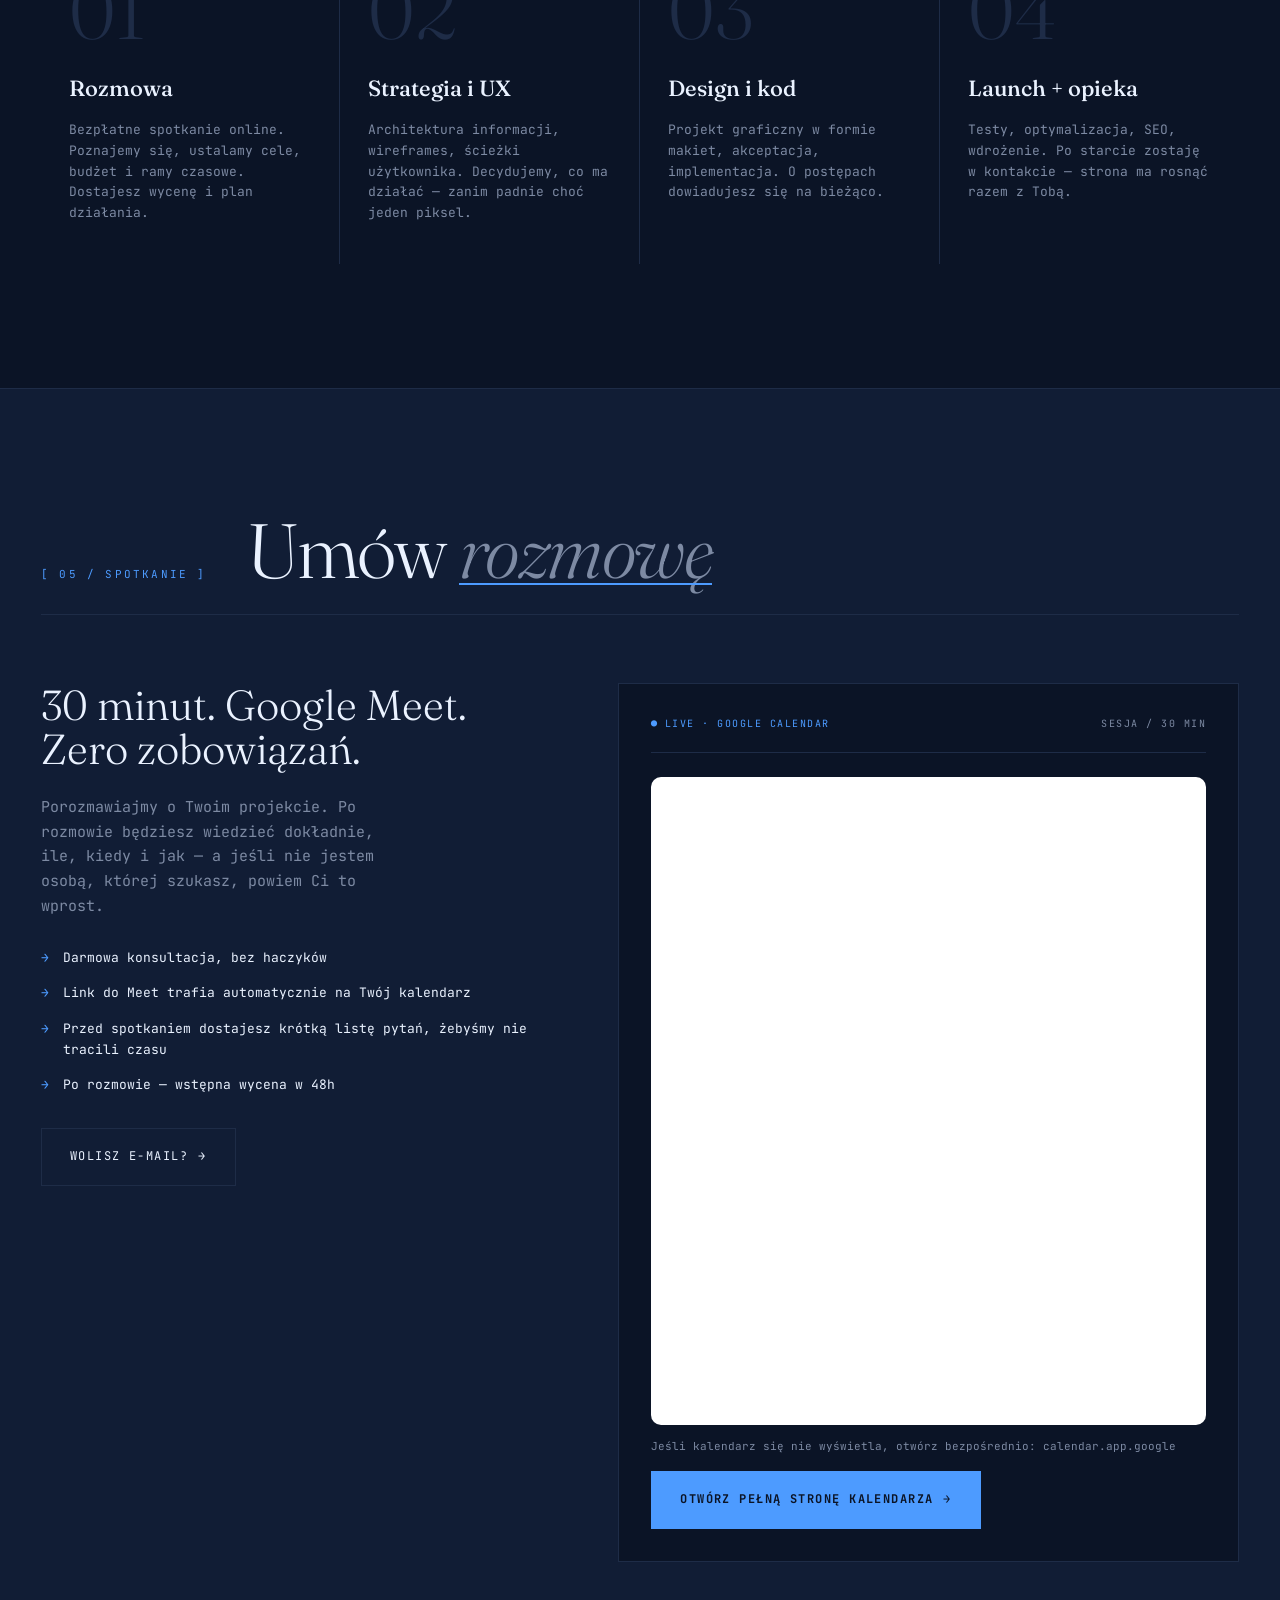
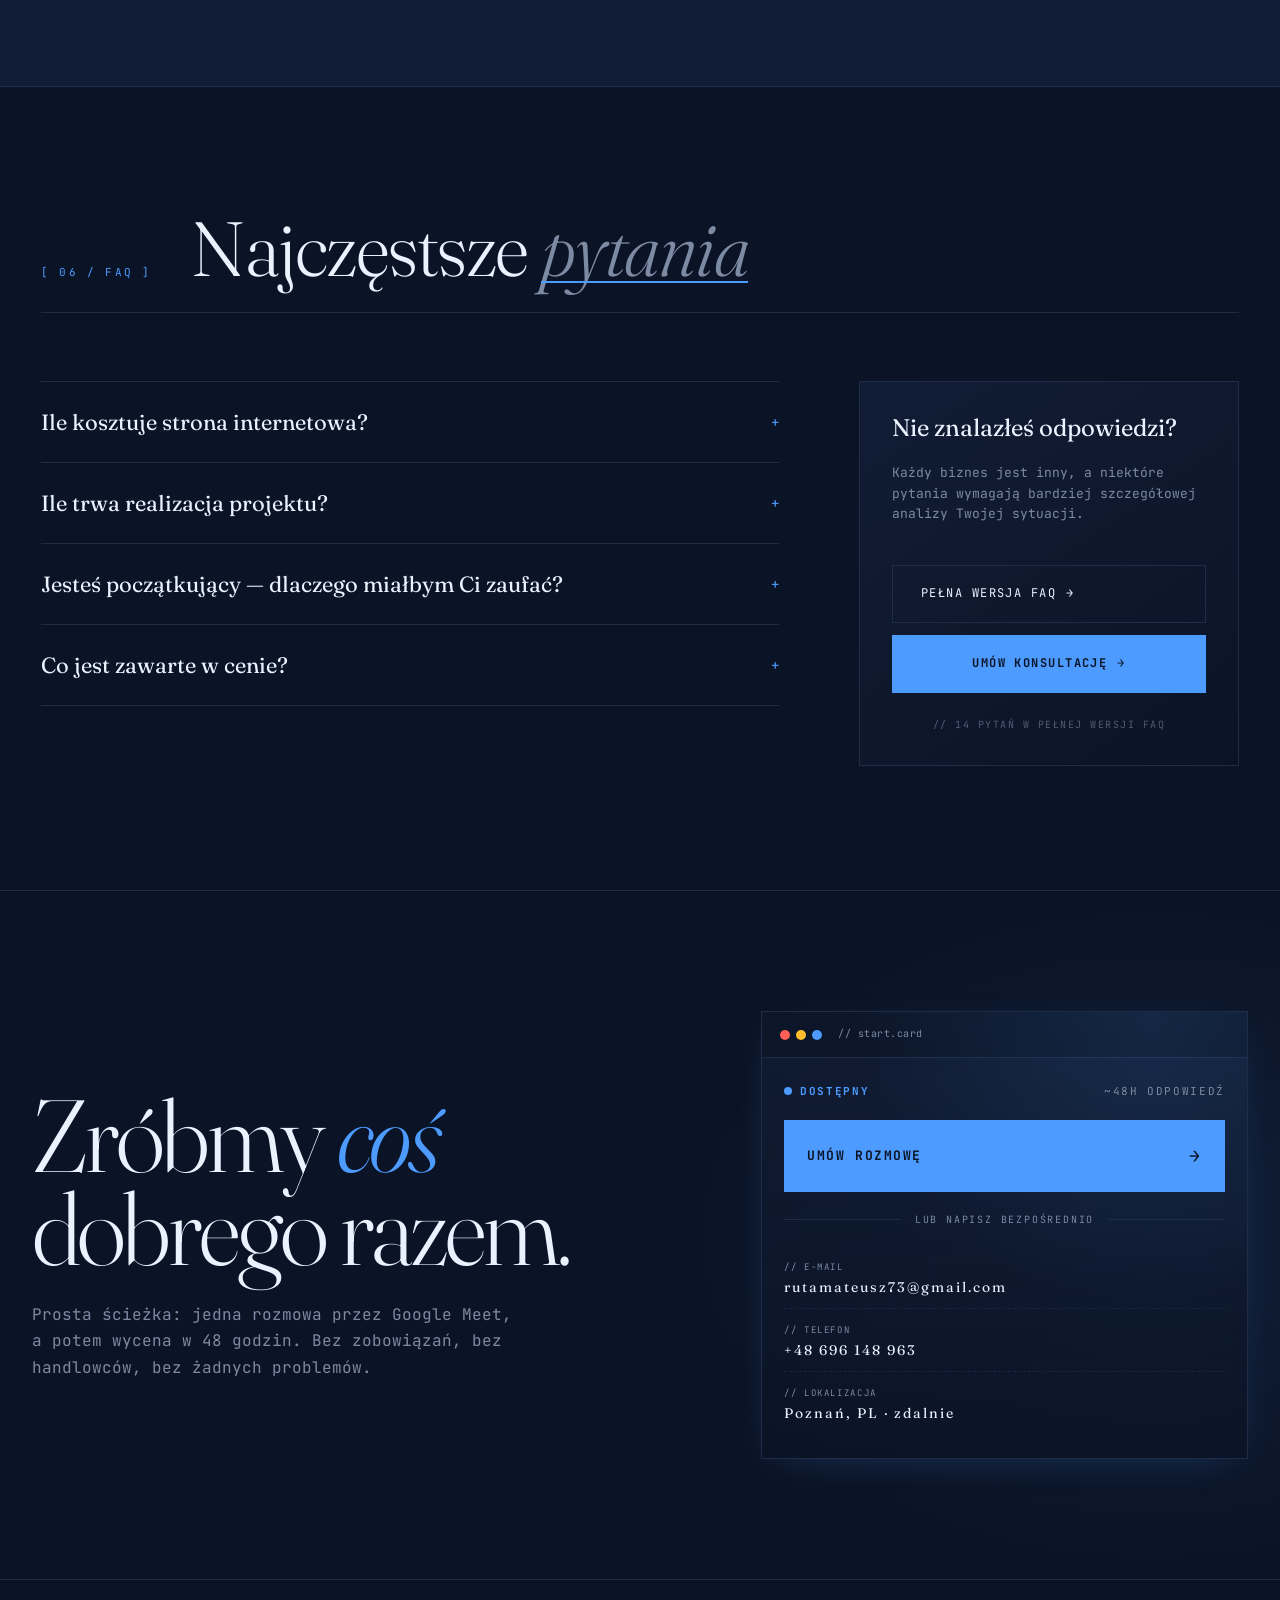
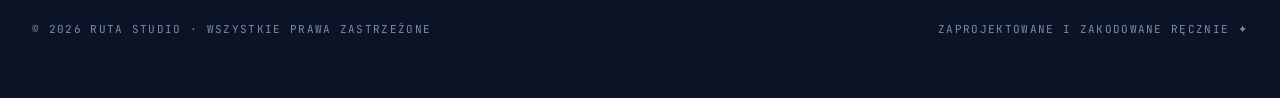
==== commit e6482cb1: "Add files via upload" ====
--- a/index.html
+++ b/index.html
@@ -3,11 +3,94 @@
 <head>
 <meta charset="UTF-8" />
 <meta name="viewport" content="width=device-width, initial-scale=1.0" />
-<title>RUTA STUDIO — Projektowanie i programowanie stron internetowych</title>
-<meta name="description" content="RUTA STUDIO — niezależne studio projektowania i programowania stron internetowych. Szybkie, dopracowane i konwertujące witryny." />
-
+
+<!-- =========================================================
+     PODSTAWOWE SEO
+     ========================================================= -->
+<title>RUTA STUDIO — Projektowanie i programowanie stron internetowych | Poznań</title>
+<meta name="description" content="RUTA STUDIO — niezależna pracownia projektowania i kodowania stron internetowych w Poznaniu. Strony firmowe, landingi, opieka nad istniejącymi witrynami. Szybkie, ręcznie pisane, bez szablonów." />
+<meta name="keywords" content="projektowanie stron internetowych Poznań, programowanie stron, strona firmowa, landing page, freelancer web developer, tworzenie stron, opieka nad stroną, RUTA STUDIO, Mateusz Ruta" />
+<meta name="author" content="Mateusz Ruta / RUTA STUDIO" />
+<meta name="robots" content="index, follow, max-image-preview:large" />
+
+<!-- TODO: Po kupieniu domeny, zamień rutastudio.pl na swoją właściwą domenę -->
+<link rel="canonical" href="https://rutastudio.pl/" />
+
+<!-- =========================================================
+     OPEN GRAPH (Facebook, LinkedIn, Messenger)
+     ========================================================= -->
+<meta property="og:type" content="website" />
+<meta property="og:locale" content="pl_PL" />
+<meta property="og:site_name" content="RUTA STUDIO" />
+<meta property="og:title" content="RUTA STUDIO — Projektowanie i programowanie stron internetowych" />
+<meta property="og:description" content="Niezależna pracownia projektowania i kodowania stron internetowych w Poznaniu. Ręcznie pisane, szybkie, bez szablonów." />
+<meta property="og:url" content="https://rutastudio.pl/" />
+<meta property="og:image" content="https://rutastudio.pl/og-image.png" />
+<meta property="og:image:width" content="1200" />
+<meta property="og:image:height" content="630" />
+<meta property="og:image:alt" content="RUTA STUDIO — Projektowanie i programowanie stron internetowych" />
+
+<!-- =========================================================
+     TWITTER CARDS
+     ========================================================= -->
+<meta name="twitter:card" content="summary_large_image" />
+<meta name="twitter:title" content="RUTA STUDIO — Projektowanie i programowanie stron internetowych" />
+<meta name="twitter:description" content="Niezależna pracownia projektowania i kodowania stron internetowych w Poznaniu." />
+<meta name="twitter:image" content="https://rutastudio.pl/og-image.png" />
+
+<!-- =========================================================
+     THEME / PWA
+     ========================================================= -->
+<meta name="theme-color" content="#0b1426" />
+<meta name="format-detection" content="telephone=yes" />
+
+<!-- =========================================================
+     FAVICON
+     ========================================================= -->
 <link rel="icon" type="image/svg+xml" href="data:image/svg+xml;utf8,<svg xmlns='http://www.w3.org/2000/svg' viewBox='0 0 64 64'><rect width='64' height='64' fill='%230b1426'/><g transform='translate(32 32) rotate(45)'><rect x='-18' y='-18' width='36' height='36' fill='%234d9bff'/><rect x='-12' y='-12' width='24' height='24' fill='%230b1426'/></g></svg>" />
 
+<!-- =========================================================
+     STRUCTURED DATA (Schema.org) — Local Business
+     Pomaga Google rozumieć czym jesteś i gdzie działasz.
+     ========================================================= -->
+<script type="application/ld+json">
+{
+  "@context": "https://schema.org",
+  "@type": "ProfessionalService",
+  "name": "RUTA STUDIO",
+  "alternateName": "RUTA STUDIO - Mateusz Ruta",
+  "description": "Niezależna pracownia projektowania i programowania stron internetowych w Poznaniu.",
+  "url": "https://rutastudio.pl/",
+  "founder": {
+    "@type": "Person",
+    "name": "Mateusz Ruta"
+  },
+  "email": "rutamateusz73@gmail.com",
+  "telephone": "+48696148963",
+  "address": {
+    "@type": "PostalAddress",
+    "addressLocality": "Poznań",
+    "addressRegion": "Wielkopolskie",
+    "addressCountry": "PL"
+  },
+  "areaServed": {
+    "@type": "Country",
+    "name": "Polska"
+  },
+  "priceRange": "$$",
+  "serviceType": [
+    "Projektowanie stron internetowych",
+    "Programowanie stron internetowych",
+    "Opieka nad stronami internetowymi",
+    "Aktualizacje stron internetowych"
+  ],
+  "sameAs": []
+}
+</script>
+
+<!-- =========================================================
+     FONTY I STYLE
+     ========================================================= -->
 <link rel="preconnect" href="https://fonts.googleapis.com">
 <link rel="preconnect" href="https://fonts.gstatic.com" crossorigin>
 <link href="https://fonts.googleapis.com/css2?family=JetBrains+Mono:wght@400;500;700;800&family=Fraunces:ital,opsz,wght@0,9..144,300;0,9..144,400;0,9..144,600;0,9..144,800;1,9..144,400&display=swap" rel="stylesheet">
@@ -163,7 +246,7 @@
       <p class="about-hello">Cześć 👋</p>
       <p>Nazywam się <em>Mateusz Ruta</em> i jestem założycielem <em>RUTA STUDIO</em> jednoosobowej pracowni, w której projektuję i koduję strony internetowe dla firm.</p>
       <p>Zaczynam i jestem z tym szczery — dopiero buduję portfolio. Ale właśnie dlatego na tym etapie dostajesz ode mnie coś, czego nie dostaniesz od dużej agencji: <em>pełne zaangażowanie, uczciwą cenę i bezpośredni kontakt</em> z osobą, która od pierwszej linii kodu do launchu trzyma projekt w rękach.</p>
-      <p>Nie umawiam Cię na handlowca, nie przerzucam projektu juniorowi, nie znikam po wdrożeniu. Robię stronę tak, jakbym robił ją dla siebie <br> i dokładnie tak traktuję każdy projekt, który biorę.</p>
+      <p>Nie umawiam Cię na handlowca, nie przerzucam projektu juniorowi, nie znikam po wdrożeniu. Robię stronę tak, jakbym robił ją dla siebie — i dokładnie tak traktuję każdy projekt, który biorę.</p>
     </div>
 
     <div>
--- a/styles.css
+++ b/styles.css
@@ -1,1636 +1,1636 @@
-  :root{
-    --bg:#0b1426;          /* granatowa głębia */
-    --bg-2:#111d35;        /* jaśniejszy granat */
-    --ink:#eaf2ff;
-    --ink-dim:#7d8aa3;
-    --line:#1e2c47;
-    --accent:#4d9bff;      /* niebieski neon */
-    --accent-2:#70b5ff;    /* jaśniejszy niebieski */
-    --warn:#ffb800;
-    --mono:'JetBrains Mono', ui-monospace, monospace;
-    --serif:'Fraunces', Georgia, serif;
-    --site-gutter:clamp(24px,3.2vw,56px);
-    --content-max:1560px;
+:root{
+  --bg:#0b1426;          /* granatowa głębia */
+  --bg-2:#111d35;        /* jaśniejszy granat */
+  --ink:#eaf2ff;
+  --ink-dim:#7d8aa3;
+  --line:#1e2c47;
+  --accent:#4d9bff;      /* niebieski neon */
+  --accent-2:#70b5ff;    /* jaśniejszy niebieski */
+  --warn:#ffb800;
+  --mono:'JetBrains Mono', ui-monospace, monospace;
+  --serif:'Fraunces', Georgia, serif;
+  --site-gutter:clamp(24px,3.2vw,56px);
+  --content-max:1560px;
+}
+
+*{box-sizing:border-box;margin:0;padding:0}
+html{scroll-behavior:smooth}
+body{
+  background:var(--bg);
+  color:var(--ink);
+  font-family:var(--mono);
+  font-size:15px;
+  line-height:1.65;
+  overflow-x:hidden;
+  -webkit-font-smoothing:antialiased;
+}
+.nav,
+.hero,
+.section,
+.contact-section,
+footer{
+  width:min(100%, var(--content-max));
+  margin-inline:auto;
+  padding-inline:var(--site-gutter);
+}
+.hero-main > *,
+.service > *,
+.contact-wrap > *{
+  min-width:0;
+}
+.hero-title,
+.section-title,
+.contact-huge,
+.faq-q{
+  overflow-wrap:anywhere;
+}
+
+/* ziarno */
+body::before{
+  content:'';
+  position:fixed;inset:0;
+  pointer-events:none;
+  z-index:100;
+  opacity:.05;
+  mix-blend-mode:overlay;
+  background-image:url("data:image/svg+xml,%3Csvg viewBox='0 0 200 200' xmlns='http://www.w3.org/2000/svg'%3E%3Cfilter id='n'%3E%3CfeTurbulence type='fractalNoise' baseFrequency='0.9'/%3E%3C/filter%3E%3Crect width='100%25' height='100%25' filter='url(%23n)'/%3E%3C/svg%3E");
+}
+
+a{color:inherit;text-decoration:none}
+button{font-family:inherit;cursor:pointer;border:none;background:none;color:inherit}
+img{max-width:100%;display:block}
+
+/* ============ NAV ============ */
+.nav{
+  position:sticky;top:0;left:0;right:0;
+  z-index:50;
+  padding:18px 32px;
+  display:flex;align-items:center;justify-content:space-between;
+  backdrop-filter:blur(14px);
+  background:rgba(11,20,38,.85);
+  border-bottom:1px solid var(--line);
+}
+.logo{
+  font-weight:800;letter-spacing:.02em;
+  font-size:14px;
+  display:flex;align-items:center;gap:12px;
+  transition:opacity .2s;
+}
+.logo:hover{opacity:.85}
+.logo:hover .logo-mark{transform:rotate(135deg)}
+.logo-mark{
+  width:22px;height:22px;
+  background:var(--accent);
+  position:relative;
+  transform:rotate(45deg);
+  transition:transform .6s cubic-bezier(.7,-.2,.3,1.3);
+}
+.logo-mark::after{
+  content:'';position:absolute;inset:4px;
+  background:var(--bg);
+  transform:rotate(0);
+}
+.logo-text{
+  display:flex;flex-direction:column;line-height:1;
+}
+.logo-text .name{font-size:14px;letter-spacing:.04em}
+.logo-text .sub{
+  font-size:9px;
+  font-weight:400;
+  color:var(--ink-dim);
+  letter-spacing:.22em;
+  margin-top:3px;
+  text-transform:uppercase;
+}
+.nav-links{
+  display:flex;gap:4px;
+  font-size:11px;text-transform:uppercase;letter-spacing:.14em;
+}
+.nav-links a{
+  position:relative;
+  padding:10px 14px;
+  display:inline-flex;align-items:center;gap:8px;
+  color:var(--ink-dim);
+  transition:color .2s;
+}
+.nav-links a .num{
+  font-size:8px;
+  color:var(--accent);
+  opacity:.7;
+}
+.nav-links a::after{
+  content:'';
+  position:absolute;
+  left:14px;right:14px;bottom:4px;
+  height:1px;
+  background:var(--accent);
+  transform:scaleX(0);
+  transform-origin:left;
+  transition:transform .35s ease;
+}
+.nav-links a:hover,
+.nav-links a.active{color:var(--ink)}
+.nav-links a:hover::after,
+.nav-links a.active::after{transform:scaleX(1)}
+.nav-cta{
+  font-size:11px;text-transform:uppercase;letter-spacing:.12em;
+  padding:11px 20px;
+  border:1px solid var(--accent);
+  color:var(--accent);
+  transition:all .2s;
+  display:inline-flex;align-items:center;gap:8px;
+  font-weight:700;
+}
+.nav-cta .dot{
+  width:6px;height:6px;
+  background:var(--accent);
+  border-radius:50%;
+  animation:pulseDot 1.8s infinite;
+}
+@keyframes pulseDot{
+  0%,100%{opacity:1;transform:scale(1)}
+  50%{opacity:.3;transform:scale(1.4)}
+}
+.nav-cta:hover{
+  background:var(--accent);
+  color:var(--bg);
+  transform:translateY(-1px);
+}
+.nav-cta:hover .dot{background:var(--bg)}
+@media(max-width:1100px){
+  .nav-links{display:none}
+}
+@media(max-width:700px){
+  .nav{padding:14px 18px}
+  .logo-text .sub{display:none}
+}
+
+/* ============ STATUS BAR ============ */
+.status-bar{
+  position:fixed;bottom:0;left:0;right:0;
+  z-index:40;
+  display:flex;justify-content:space-between;
+  padding:10px 32px;
+  font-size:10px;text-transform:uppercase;letter-spacing:.15em;
+  background:var(--bg);
+  border-top:1px solid var(--line);
+  color:var(--ink-dim);
+}
+.status-bar .blink{color:var(--accent)}
+.blink::before{
+  content:'●';margin-right:6px;
+  animation:blink 1.4s infinite;
+}
+@keyframes blink{50%{opacity:.3}}
+@media(max-width:700px){.status-bar .hide-sm{display:none}}
+
+/* ============ HERO ============ */
+.hero{
+  min-height:clamp(680px, calc(100vh - 100px), 920px);
+  padding:60px 32px 80px;
+  position:relative;
+  display:flex;flex-direction:column;
+  gap:60px;
+  border-bottom:1px solid var(--line);
+  overflow:hidden;
+}
+.hero-grid{
+  position:absolute;inset:0;
+  background-image:
+    linear-gradient(var(--line) 1px,transparent 1px),
+    linear-gradient(90deg,var(--line) 1px,transparent 1px);
+  background-size:80px 80px;
+  opacity:.4;
+  mask-image:radial-gradient(ellipse at 70% 40%,black 30%,transparent 80%);
+}
+.hero-meta{
+  display:flex;justify-content:space-between;
+  font-size:11px;text-transform:uppercase;letter-spacing:.18em;
+  color:var(--ink-dim);
+  position:relative;z-index:2;
+}
+.hero-main{
+  display:grid;
+  grid-template-columns:1.4fr .9fr;
+  gap:60px;
+  align-items:start;
+  flex:1;
+  position:relative;z-index:2;
+}
+.hero-left{
+  display:flex;flex-direction:column;justify-content:flex-start;
+  gap:60px;
+}
+.hero-title{
+  font-family:var(--serif);
+  font-weight:300;
+  font-size:clamp(44px,8vw,120px);
+  line-height:.92;
+  letter-spacing:-.03em;
+}
+.hero-title em{
+  font-style:italic;
+  color:var(--accent);
+  font-weight:400;
+}
+.hero-title .strike{
+  display:inline-block;
+  position:relative;
+}
+.hero-title .strike::after{
+  content:'';position:absolute;
+  left:-4%;right:-4%;top:52%;height:3px;
+  background:var(--accent-2);
+  transform:rotate(-2deg);
+}
+.hero-bottom{
+  display:flex;flex-direction:column;gap:30px;
+}
+.hero-desc{
+  max-width:52ch;
+  font-size:15px;line-height:1.7;
+  color:var(--ink-dim);
+}
+.hero-desc strong{color:var(--ink);font-weight:500}
+.hero-cta-row{
+  display:flex;gap:14px;flex-wrap:wrap;
+}
+
+/* ---- HERO CARD ---- */
+.hero-card{
+  border:1px solid var(--line);
+  background:linear-gradient(180deg, rgba(17,29,53,.85), rgba(11,20,38,.7));
+  backdrop-filter:blur(6px);
+  display:flex;flex-direction:column;
+  position:relative;
+  overflow:hidden;
+  box-shadow:0 10px 40px -20px rgba(77,155,255,.3);
+}
+.hero-card::before{
+  content:'';
+  position:absolute;inset:0;
+  background:
+    radial-gradient(circle at 80% 0%, rgba(77,155,255,.12) 0%, transparent 50%);
+  pointer-events:none;
+}
+.hero-card-top{
+  display:flex;align-items:center;gap:12px;
+  padding:14px 18px;
+  border-bottom:1px solid var(--line);
+  background:rgba(0,0,0,.18);
+}
+.hero-card-dots{display:flex;gap:6px}
+.hero-card-dots span{
+  width:10px;height:10px;border-radius:50%;
+  background:var(--line);
+}
+.hero-card-dots span:first-child{background:#ff5f56}
+.hero-card-dots span:nth-child(2){background:#ffbd2e}
+.hero-card-dots span:nth-child(3){background:var(--accent)}
+.hero-card-name{
+  font-size:10px;
+  color:var(--ink-dim);
+  letter-spacing:.05em;
+  margin-left:4px;
+}
+.hero-card-body{
+  padding:22px 22px 18px;
+  display:flex;flex-direction:column;gap:14px;
+  flex:1;
+  position:relative;z-index:1;
+  font-size:12px;
+}
+.hero-card-row{
+  display:flex;flex-direction:column;gap:4px;
+  padding-bottom:10px;
+  border-bottom:1px dashed rgba(30,44,71,.7);
+}
+.hero-card-row:nth-last-child(4){border-bottom:none;padding-bottom:0}
+.hero-card-key{
+  font-size:9px;
+  text-transform:uppercase;
+  letter-spacing:.18em;
+  color:var(--ink-dim);
+}
+.hero-card-val{
+  font-size:12px;
+  color:var(--ink);
+  display:flex;align-items:center;gap:8px;
+}
+.dot-live{
+  width:8px;height:8px;border-radius:50%;
+  background:var(--accent);
+  box-shadow:0 0 0 0 rgba(77,155,255,.6);
+  animation:pulseDot2 1.8s infinite;
+  flex-shrink:0;
+}
+@keyframes pulseDot2{
+  0%,100%{box-shadow:0 0 0 0 rgba(77,155,255,.6)}
+  50%{box-shadow:0 0 0 6px rgba(77,155,255,0)}
+}
+.hero-card-sep{
+  height:1px;
+  background:var(--line);
+  margin:6px 0 2px;
+}
+.hero-card-quote{
+  font-family:var(--serif);
+  font-style:italic;
+  font-size:14px;
+  line-height:1.5;
+  color:var(--ink);
+  padding:4px 0 8px;
+  position:relative;
+}
+.quote-mark{
+  font-family:var(--serif);
+  font-size:44px;
+  line-height:0;
+  color:var(--accent);
+  margin-right:4px;
+  vertical-align:-10px;
+}
+.hero-card-cli{
+  margin-top:auto;
+  padding:14px 16px;
+  background:rgba(0,0,0,.3);
+  border:1px solid var(--line);
+  font-size:12px;
+  display:flex;align-items:center;gap:10px;
+}
+.hero-card-cli .prompt{color:var(--accent);font-weight:700}
+.hero-card-cli .cmd{color:var(--ink)}
+.hero-card-cli .caret{
+  width:8px;height:14px;
+  background:var(--accent);
+  animation:caretBlink 1s infinite;
+  margin-left:-4px;
+}
+@keyframes caretBlink{50%{opacity:0}}
+
+@media(max-width:1000px){
+  .hero-main{grid-template-columns:1fr;gap:40px}
+  .hero-card{max-width:520px}
+}
+@media(max-width:700px){
+  .hero{padding:50px 20px}
+  .hero-main{gap:32px}
+  .hero-left{gap:36px}
+}
+.btn{
+  font-family:var(--mono);
+  font-size:12px;text-transform:uppercase;letter-spacing:.12em;
+  padding:18px 28px;
+  border:1px solid var(--line);
+  transition:all .25s ease;
+  display:inline-flex;align-items:center;gap:10px;
+}
+.btn-primary{
+  background:var(--accent);
+  color:var(--bg);
+  border-color:var(--accent);
+  font-weight:700;
+}
+.btn-primary:hover{
+  background:var(--bg);
+  color:var(--accent);
+  transform:translate(-2px,-2px);
+  box-shadow:4px 4px 0 var(--accent);
+}
+.btn-ghost:hover{
+  border-color:var(--ink);
+  transform:translate(-2px,-2px);
+}
+.btn .arrow{display:inline-block;transition:transform .2s}
+.btn:hover .arrow{transform:translateX(4px)}
+
+@media(max-width:800px){
+  .hero{padding:60px 20px}
+}
+
+/* ============ MARQUEE ============ */
+.marquee{
+  border-bottom:1px solid var(--line);
+  overflow:hidden;
+  padding:24px 0;
+  background:var(--bg-2);
+}
+.marquee-track{
+  display:flex;gap:60px;
+  white-space:nowrap;
+  animation:scroll 40s linear infinite;
+  font-family:var(--serif);
+  font-style:italic;
+  font-size:clamp(32px,6vw,64px);
+  font-weight:300;
+}
+.marquee-track span{display:inline-flex;align-items:center;gap:60px}
+.marquee-track .dot{
+  width:14px;height:14px;border-radius:50%;
+  background:var(--accent);
+  display:inline-block;
+}
+@keyframes scroll{
+  from{transform:translateX(0)}
+  to{transform:translateX(-50%)}
+}
+
+/* ============ SECTIONS ============ */
+.section{
+  padding:124px var(--site-gutter);
+  border-bottom:1px solid var(--line);
+  position:relative;
+}
+.section-header{
+  display:grid;
+  grid-template-columns:auto 1fr;
+  gap:40px;align-items:baseline;
+  margin-bottom:68px;
+  padding-bottom:24px;
+  border-bottom:1px solid var(--line);
+}
+.section-num{
+  font-size:11px;
+  text-transform:uppercase;
+  letter-spacing:.2em;
+  color:var(--accent);
+}
+.section-title{
+  font-family:var(--serif);
+  font-size:clamp(36px,6vw,84px);
+  font-weight:300;
+  line-height:1;
+  letter-spacing:-.02em;
+}
+.section-title em{
+  font-style:italic;
+  color:var(--ink-dim);
+  position:relative;
+  display:inline-block;
+}
+.section-title em::after{
+  content:'';
+  position:absolute;
+  left:0;right:0;bottom:6%;
+  height:2px;
+  background:var(--accent);
+  transform:scaleX(0);
+  transform-origin:left;
+  transition:transform 1.2s cubic-bezier(.2,.7,.2,1) .2s;
+}
+.section-header.visible .section-title em::after{
+  transform:scaleX(1);
+}
+
+@media(max-width:700px){
+  .section{padding:80px 20px}
+  .section-header{grid-template-columns:1fr;gap:16px;margin-bottom:50px}
+}
+
+/* ============ SERVICES ============ */
+#services.section{
+  max-width:var(--content-max);
+}
+.services{display:grid;gap:0}
+.service{
+  display:grid;
+  grid-template-columns:90px minmax(320px,1.05fr) minmax(560px,1.65fr) 170px;
+  gap:40px;
+  padding:40px 0;
+  border-top:1px solid var(--line);
+  align-items:start;
+  transition:background .3s;
+  cursor:default;
+}
+.service:last-child{border-bottom:1px solid var(--line)}
+.service:hover{background:var(--bg-2)}
+.service:hover .service-name{color:var(--accent)}
+.service-idx{
+  font-size:11px;
+  color:var(--ink-dim);
+  letter-spacing:.1em;
+}
+.service-name{
+  font-family:var(--serif);
+  font-size:32px;
+  font-weight:400;
+  line-height:1.1;
+  transition:color .2s;
+  max-width:18ch;
+}
+.service-desc{
+  color:var(--ink-dim);
+  font-size:15px;
+  line-height:1.7;
+  max-width:58ch;
+}
+.service-price{
+  font-size:12px;
+  letter-spacing:.1em;
+  text-transform:uppercase;
+  color:var(--ink-dim);
+  white-space:nowrap;
+  justify-self:end;
+  text-align:right;
+  align-self:start;
+}
+.service-price b{color:var(--accent);font-weight:700}
+@media(max-width:900px){
+  .service{grid-template-columns:1fr;gap:12px;padding:32px 0}
+  .service-idx{font-size:10px}
+  .service-price{
+    justify-self:start;
+    text-align:left;
   }
-
-  *{box-sizing:border-box;margin:0;padding:0}
-  html{scroll-behavior:smooth}
-  body{
-    background:var(--bg);
-    color:var(--ink);
-    font-family:var(--mono);
-    font-size:15px;
-    line-height:1.65;
-    overflow-x:hidden;
-    -webkit-font-smoothing:antialiased;
+}
+
+/* ============ PORTFOLIO ============ */
+.portfolio-grid{
+  display:grid;
+  grid-template-columns:repeat(12,1fr);
+  gap:24px;
+}
+.project{
+  position:relative;
+  overflow:hidden;
+  border:1px solid var(--line);
+  background:var(--bg-2);
+  transition:all .3s;
+  aspect-ratio:4/3;
+  display:flex;flex-direction:column;justify-content:space-between;
+  padding:28px;
+}
+.project:hover{
+  transform:translate(-3px,-3px);
+  box-shadow:6px 6px 0 var(--accent);
+  border-color:var(--accent);
+}
+.project.wide{grid-column:span 7}
+.project.tall{grid-column:span 5}
+.project.third{grid-column:span 4}
+.project.half{grid-column:span 6}
+
+.project-visual{
+  position:absolute;inset:0;
+  z-index:0;
+  opacity:.7;
+  transition:opacity .3s;
+}
+.project:hover .project-visual{opacity:1}
+.project-content{position:relative;z-index:2}
+.project-tag{
+  font-size:10px;
+  text-transform:uppercase;
+  letter-spacing:.15em;
+  color:var(--accent);
+}
+.project-title{
+  font-family:var(--serif);
+  font-size:28px;
+  font-weight:400;
+  line-height:1.1;
+  margin-top:8px;
+}
+.project-meta{
+  display:flex;justify-content:space-between;
+  font-size:11px;
+  color:var(--ink-dim);
+  text-transform:uppercase;
+  letter-spacing:.1em;
+  position:relative;z-index:2;
+}
+
+/* wizualne tła projektów */
+.viz-1{
+  background:
+    radial-gradient(circle at 30% 50%, var(--accent) 0%, transparent 40%),
+    radial-gradient(circle at 70% 60%, var(--accent-2) 0%, transparent 40%),
+    var(--bg-2);
+  filter:blur(30px);
+}
+.viz-2{
+  background-image:
+    linear-gradient(var(--ink) 1px,transparent 1px),
+    linear-gradient(90deg,var(--ink) 1px,transparent 1px);
+  background-size:20px 20px;
+  opacity:.15;
+}
+.viz-3{
+  background:
+    conic-gradient(from 45deg at 50% 50%, var(--accent), var(--bg-2), var(--accent-2), var(--bg-2), var(--accent));
+  filter:blur(40px) saturate(1.5);
+  opacity:.5;
+}
+.viz-4{
+  background:
+    repeating-linear-gradient(45deg, var(--bg-2) 0 20px, var(--line) 20px 21px);
+}
+.viz-5{
+  background:radial-gradient(ellipse at center, var(--accent-2) 0%, transparent 60%);
+  filter:blur(50px);
+  opacity:.4;
+}
+
+/* AM Dmuchańce — ciepły akcent, czytelne tło */
+.viz-am{
+  background:
+    /* delikatna ciepła aura w prawym dolnym rogu */
+    radial-gradient(ellipse 80% 60% at 100% 100%, rgba(255,107,157,.18) 0%, transparent 55%),
+    radial-gradient(ellipse 60% 50% at 0% 0%, rgba(255,184,107,.12) 0%, transparent 55%),
+    var(--bg-2);
+  opacity:1;
+}
+/* dekoracyjna ikonka w tle, w prawym dolnym rogu */
+.project.is-live .viz-am::after{
+  content:'🏰';
+  position:absolute;
+  bottom:-30px;right:-10px;
+  font-size:200px;
+  line-height:1;
+  opacity:.08;
+  transform:rotate(-8deg);
+  transition:all .4s ease;
+}
+.project.is-live:hover .viz-am::after{
+  opacity:.16;
+  transform:rotate(-4deg) scale(1.05);
+}
+
+/* Badge LIVE w prawym górnym rogu */
+.project.is-live::before{
+  content:'● LIVE';
+  position:absolute;
+  top:18px;right:18px;
+  z-index:3;
+  font-size:9px;
+  letter-spacing:.2em;
+  font-weight:700;
+  color:var(--accent);
+  background:rgba(11,20,38,.85);
+  backdrop-filter:blur(6px);
+  padding:6px 10px;
+  border:1px solid var(--accent);
+}
+
+/* Opis projektu — czytelny biały tekst */
+.project-desc{
+  font-size:13px;
+  color:var(--ink-dim);
+  line-height:1.65;
+  margin-top:14px;
+  max-width:44ch;
+  position:relative;
+  z-index:2;
+}
+
+/* Link "live" w meta */
+.project-link{
+  color:var(--accent);
+  transition:color .2s, transform .2s;
+  font-weight:700;
+}
+.project:hover .project-link{
+  color:var(--ink);
+  transform:translateX(2px);
+}
+
+/* Karta is-live - lekko jaśniejsze tło dla wyróżnienia */
+.project.is-live{
+  background:linear-gradient(180deg, var(--bg-2) 0%, rgba(17,29,53,.6) 100%);
+}
+.project.is-live:hover{
+  border-color:#ff8fb1;
+  box-shadow:6px 6px 0 #ff8fb1;
+}
+.project.is-live .project-tag{
+  color:#ff8fb1;
+}
+
+@media(max-width:900px){
+  .portfolio-grid{grid-template-columns:1fr;gap:16px}
+  .project.wide,.project.tall,.project.third,.project.half{grid-column:span 1}
+  .project.is-live .viz-am::after{font-size:140px}
+}
+
+/* ============ PROCESS ============ */
+.process-grid{
+  display:grid;
+  grid-template-columns:repeat(4,1fr);
+  gap:0;
+}
+.process-step{
+  padding:40px 28px;
+  border-right:1px solid var(--line);
+  border-top:1px solid var(--line);
+  position:relative;
+  transition:background .3s;
+}
+.process-step:last-child{border-right:none}
+.process-step:hover{background:var(--bg-2)}
+.process-step:hover .step-num{color:var(--accent)}
+.step-num{
+  font-family:var(--serif);
+  font-size:80px;
+  font-weight:300;
+  line-height:1;
+  color:var(--line);
+  transition:color .3s;
+  margin-bottom:20px;
+}
+.step-label{
+  font-size:10px;
+  text-transform:uppercase;
+  letter-spacing:.15em;
+  color:var(--ink-dim);
+  margin-bottom:12px;
+}
+.step-title{
+  font-family:var(--serif);
+  font-size:22px;
+  font-weight:500;
+  margin-bottom:14px;
+}
+.step-desc{
+  font-size:13px;
+  color:var(--ink-dim);
+  line-height:1.6;
+}
+@media(max-width:900px){
+  .process-grid{grid-template-columns:1fr}
+  .process-step{border-right:none}
+}
+
+/* ============ ABOUT ============ */
+.about{
+  display:grid;
+  grid-template-columns:1fr 1fr;
+  gap:80px;
+  align-items:start;
+}
+.about-text{
+  font-family:var(--serif);
+  font-size:26px;
+  font-weight:300;
+  line-height:1.4;
+  letter-spacing:.01em;
+}
+.about-text p{margin-bottom:24px}
+.about-text em{color:var(--accent);font-style:italic}
+.about-stats{
+  display:grid;
+  grid-template-columns:1fr 1fr;
+  gap:1px;
+  background:var(--line);
+  border:1px solid var(--line);
+}
+.stat{
+  background:var(--bg);
+  padding:32px;
+}
+.stat-value{
+  font-family:var(--serif);
+  font-size:56px;
+  font-weight:300;
+  line-height:1;
+  color:var(--accent);
+  margin-bottom:12px;
+  position:relative;
+  display:inline-block;
+}
+.stat.visible .stat-value{
+  animation:statIn .9s cubic-bezier(.2,.7,.2,1) both;
+}
+.stat:nth-child(1).visible .stat-value{animation-delay:.05s}
+.stat:nth-child(2).visible .stat-value{animation-delay:.15s}
+.stat:nth-child(3).visible .stat-value{animation-delay:.25s}
+.stat:nth-child(4).visible .stat-value{animation-delay:.35s}
+@keyframes statIn{
+  0%{opacity:0;transform:translateY(20px);letter-spacing:.3em;filter:blur(6px)}
+  60%{letter-spacing:0;filter:blur(0)}
+  100%{opacity:1;transform:none}
+}
+.stat-label{
+  font-size:11px;
+  text-transform:uppercase;
+  letter-spacing:.12em;
+  color:var(--ink-dim);
+}
+.tech-stack{
+  margin-top:40px;
+  padding-top:32px;
+  border-top:1px solid var(--line);
+}
+.tech-stack-label{
+  font-size:10px;
+  text-transform:uppercase;
+  letter-spacing:.15em;
+  color:var(--ink-dim);
+  margin-bottom:16px;
+}
+.tech-list{
+  display:flex;flex-wrap:wrap;gap:8px;
+}
+.tech{
+  font-size:11px;
+  padding:8px 14px;
+  border:1px solid var(--line);
+  text-transform:uppercase;
+  letter-spacing:.08em;
+  transition:all .2s;
+}
+.tech:hover{
+  border-color:var(--accent);
+  color:var(--accent);
+}
+.about-text .about-hello{
+  font-family:var(--mono);
+  font-size:12px;
+  text-transform:uppercase;
+  letter-spacing:.2em;
+  color:var(--accent);
+  margin-bottom:24px;
+}
+@media(max-width:900px){
+  .about{grid-template-columns:1fr;gap:50px}
+  .about-text{font-size:20px}
+}
+
+/* ============ PRINCIPLES ============ */
+.principles{
+  margin-top:100px;
+  padding-top:60px;
+  border-top:1px solid var(--line);
+}
+.principles-header{
+  display:grid;
+  grid-template-columns:auto 1fr;
+  gap:40px;
+  align-items:baseline;
+  margin-bottom:50px;
+}
+.principles-label{
+  font-size:11px;
+  text-transform:uppercase;
+  letter-spacing:.2em;
+  color:var(--accent);
+}
+.principles-title{
+  font-family:var(--serif);
+  font-size:clamp(28px,4vw,48px);
+  font-weight:300;
+  line-height:1.1;
+  letter-spacing:-.015em;
+}
+.principles-title em{font-style:italic;color:var(--ink-dim)}
+.principles-grid{
+  display:grid;
+  grid-template-columns:repeat(3,1fr);
+  gap:0;
+  border-top:1px solid var(--line);
+  border-bottom:1px solid var(--line);
+}
+.principle{
+  padding:40px 32px;
+  border-right:1px solid var(--line);
+  position:relative;
+  transition:background .3s;
+}
+.principle:last-child{border-right:none}
+.principle:hover{background:var(--bg-2)}
+.principle:hover .principle-num{color:var(--accent);transform:translateX(4px)}
+.principle-num{
+  font-family:var(--serif);
+  font-style:italic;
+  font-size:42px;
+  font-weight:300;
+  color:var(--line);
+  margin-bottom:18px;
+  transition:color .3s, transform .3s;
+  display:inline-block;
+}
+.principle-name{
+  font-family:var(--serif);
+  font-size:24px;
+  font-weight:500;
+  line-height:1.2;
+  margin-bottom:16px;
+}
+.principle-desc{
+  font-size:13px;
+  color:var(--ink-dim);
+  line-height:1.7;
+}
+@media(max-width:900px){
+  .principles-grid{grid-template-columns:1fr}
+  .principle{border-right:none;border-bottom:1px solid var(--line)}
+  .principle:last-child{border-bottom:none}
+  .principles-header{grid-template-columns:1fr;gap:16px}
+}
+
+/* ============ BOOKING ============ */
+.booking{
+  background:var(--bg-2);
+}
+.booking-wrap{
+  display:grid;
+  grid-template-columns:1fr 1.2fr;
+  gap:60px;
+  align-items:start;
+}
+.booking-info h3{
+  font-family:var(--serif);
+  font-size:42px;
+  font-weight:300;
+  line-height:1.05;
+  margin-bottom:24px;
+}
+.booking-info p{
+  color:var(--ink-dim);
+  font-size:15px;
+  margin-bottom:28px;
+  max-width:40ch;
+}
+.booking-features{
+  display:flex;flex-direction:column;gap:14px;
+  margin-bottom:32px;
+}
+.booking-feature{
+  display:flex;gap:14px;align-items:flex-start;
+  font-size:13px;
+}
+.booking-feature::before{
+  content:'→';
+  color:var(--accent);
+  font-weight:700;
+}
+.booking-widget{
+  border:1px solid var(--line);
+  background:var(--bg);
+  padding:32px;
+  position:relative;
+}
+.booking-widget-header{
+  display:flex;justify-content:space-between;
+  padding-bottom:20px;
+  margin-bottom:24px;
+  border-bottom:1px solid var(--line);
+  font-size:10px;
+  text-transform:uppercase;
+  letter-spacing:.15em;
+  color:var(--ink-dim);
+}
+.booking-widget-header .live{color:var(--accent)}
+.booking-widget iframe{
+  display:block;
+  width:100%;
+  height:clamp(520px, 72vh, 840px);
+  border:none;
+  background:#fff;
+  border-radius:10px;
+}
+.booking-placeholder{
+  padding:40px 20px;
+  text-align:center;
+  border:2px dashed var(--line);
+  color:var(--ink-dim);
+}
+.booking-placeholder h4{
+  font-family:var(--serif);
+  font-size:22px;
+  font-weight:400;
+  color:var(--ink);
+  margin-bottom:14px;
+}
+.booking-placeholder code{
+  background:var(--bg-2);
+  padding:4px 8px;
+  font-size:11px;
+  color:var(--accent);
+  display:inline-block;
+  margin-top:8px;
+  word-break:break-all;
+}
+.booking-placeholder a:not(.btn){
+  color:var(--accent);
+  text-decoration:underline;
+}
+@media(max-width:900px){
+  .booking-wrap{grid-template-columns:1fr;gap:40px}
+  .booking-widget{
+    padding:20px;
   }
-  .nav,
-  .hero,
-  .section,
-  .contact-section,
-  footer{
-    width:min(100%, var(--content-max));
-    margin-inline:auto;
-    padding-inline:var(--site-gutter);
+  .booking-widget iframe{
+    height:70vh;
   }
-  .hero-main > *,
-  .service > *,
-  .contact-wrap > *{
-    min-width:0;
+}
+@media(max-width:560px){
+  .booking-widget iframe{
+    height:68vh;
+    min-height:500px;
   }
-  .hero-title,
-  .section-title,
-  .contact-huge,
-  .faq-q{
-    overflow-wrap:anywhere;
-  }
-
-  /* ziarno */
-  body::before{
-    content:'';
-    position:fixed;inset:0;
-    pointer-events:none;
-    z-index:100;
-    opacity:.05;
-    mix-blend-mode:overlay;
-    background-image:url("data:image/svg+xml,%3Csvg viewBox='0 0 200 200' xmlns='http://www.w3.org/2000/svg'%3E%3Cfilter id='n'%3E%3CfeTurbulence type='fractalNoise' baseFrequency='0.9'/%3E%3C/filter%3E%3Crect width='100%25' height='100%25' filter='url(%23n)'/%3E%3C/svg%3E");
-  }
-
-  a{color:inherit;text-decoration:none}
-  button{font-family:inherit;cursor:pointer;border:none;background:none;color:inherit}
-  img{max-width:100%;display:block}
-
-  /* ============ NAV ============ */
-  .nav{
-    position:sticky;top:0;left:0;right:0;
-    z-index:50;
-    padding:18px 32px;
-    display:flex;align-items:center;justify-content:space-between;
-    backdrop-filter:blur(14px);
-    background:rgba(11,20,38,.85);
-    border-bottom:1px solid var(--line);
-  }
-  .logo{
-    font-weight:800;letter-spacing:.02em;
-    font-size:14px;
-    display:flex;align-items:center;gap:12px;
-    transition:opacity .2s;
-  }
-  .logo:hover{opacity:.85}
-  .logo:hover .logo-mark{transform:rotate(135deg)}
-  .logo-mark{
-    width:22px;height:22px;
-    background:var(--accent);
-    position:relative;
-    transform:rotate(45deg);
-    transition:transform .6s cubic-bezier(.7,-.2,.3,1.3);
-  }
-  .logo-mark::after{
-    content:'';position:absolute;inset:4px;
-    background:var(--bg);
-    transform:rotate(0);
-  }
-  .logo-text{
-    display:flex;flex-direction:column;line-height:1;
-  }
-  .logo-text .name{font-size:14px;letter-spacing:.04em}
-  .logo-text .sub{
-    font-size:9px;
-    font-weight:400;
-    color:var(--ink-dim);
-    letter-spacing:.22em;
-    margin-top:3px;
-    text-transform:uppercase;
-  }
-  .nav-links{
-    display:flex;gap:4px;
-    font-size:11px;text-transform:uppercase;letter-spacing:.14em;
-  }
-  .nav-links a{
-    position:relative;
-    padding:10px 14px;
-    display:inline-flex;align-items:center;gap:8px;
-    color:var(--ink-dim);
-    transition:color .2s;
-  }
-  .nav-links a .num{
-    font-size:8px;
-    color:var(--accent);
-    opacity:.7;
-  }
-  .nav-links a::after{
-    content:'';
-    position:absolute;
-    left:14px;right:14px;bottom:4px;
-    height:1px;
-    background:var(--accent);
-    transform:scaleX(0);
-    transform-origin:left;
-    transition:transform .35s ease;
-  }
-  .nav-links a:hover,
-  .nav-links a.active{color:var(--ink)}
-  .nav-links a:hover::after,
-  .nav-links a.active::after{transform:scaleX(1)}
-  .nav-cta{
-    font-size:11px;text-transform:uppercase;letter-spacing:.12em;
-    padding:11px 20px;
-    border:1px solid var(--accent);
-    color:var(--accent);
-    transition:all .2s;
-    display:inline-flex;align-items:center;gap:8px;
-    font-weight:700;
-  }
-  .nav-cta .dot{
-    width:6px;height:6px;
-    background:var(--accent);
-    border-radius:50%;
-    animation:pulseDot 1.8s infinite;
-  }
-  @keyframes pulseDot{
-    0%,100%{opacity:1;transform:scale(1)}
-    50%{opacity:.3;transform:scale(1.4)}
-  }
-  .nav-cta:hover{
-    background:var(--accent);
-    color:var(--bg);
-    transform:translateY(-1px);
-  }
-  .nav-cta:hover .dot{background:var(--bg)}
-  @media(max-width:1100px){
-    .nav-links{display:none}
-  }
-  @media(max-width:700px){
-    .nav{padding:14px 18px}
-    .logo-text .sub{display:none}
-  }
-
-  /* ============ STATUS BAR ============ */
-  .status-bar{
-    position:fixed;bottom:0;left:0;right:0;
-    z-index:40;
-    display:flex;justify-content:space-between;
-    padding:10px 32px;
-    font-size:10px;text-transform:uppercase;letter-spacing:.15em;
-    background:var(--bg);
-    border-top:1px solid var(--line);
-    color:var(--ink-dim);
-  }
-  .status-bar .blink{color:var(--accent)}
-  .blink::before{
-    content:'●';margin-right:6px;
-    animation:blink 1.4s infinite;
-  }
-  @keyframes blink{50%{opacity:.3}}
-  @media(max-width:700px){.status-bar .hide-sm{display:none}}
-
-  /* ============ HERO ============ */
-  .hero{
-    min-height:clamp(680px, calc(100vh - 100px), 920px);
-    padding:60px 32px 80px;
-    position:relative;
-    display:flex;flex-direction:column;
-    gap:60px;
-    border-bottom:1px solid var(--line);
-    overflow:hidden;
-  }
-  .hero-grid{
-    position:absolute;inset:0;
-    background-image:
-      linear-gradient(var(--line) 1px,transparent 1px),
-      linear-gradient(90deg,var(--line) 1px,transparent 1px);
-    background-size:80px 80px;
-    opacity:.4;
-    mask-image:radial-gradient(ellipse at 70% 40%,black 30%,transparent 80%);
-  }
-  .hero-meta{
-    display:flex;justify-content:space-between;
-    font-size:11px;text-transform:uppercase;letter-spacing:.18em;
-    color:var(--ink-dim);
-    position:relative;z-index:2;
-  }
-  .hero-main{
-    display:grid;
-    grid-template-columns:1.4fr .9fr;
-    gap:60px;
-    align-items:start;
-    flex:1;
-    position:relative;z-index:2;
-  }
-  .hero-left{
-    display:flex;flex-direction:column;justify-content:flex-start;
-    gap:60px;
-  }
-  .hero-title{
-    font-family:var(--serif);
-    font-weight:300;
-    font-size:clamp(44px,8vw,120px);
-    line-height:.92;
-    letter-spacing:-.03em;
-  }
-  .hero-title em{
-    font-style:italic;
-    color:var(--accent);
-    font-weight:400;
-  }
-  .hero-title .strike{
-    display:inline-block;
-    position:relative;
-  }
-  .hero-title .strike::after{
-    content:'';position:absolute;
-    left:-4%;right:-4%;top:52%;height:3px;
-    background:var(--accent-2);
-    transform:rotate(-2deg);
-  }
-  .hero-bottom{
-    display:flex;flex-direction:column;gap:30px;
-  }
-  .hero-desc{
-    max-width:52ch;
-    font-size:15px;line-height:1.7;
-    color:var(--ink-dim);
-  }
-  .hero-desc strong{color:var(--ink);font-weight:500}
-  .hero-cta-row{
-    display:flex;gap:14px;flex-wrap:wrap;
-  }
-
-  /* ---- HERO CARD ---- */
-  .hero-card{
-    border:1px solid var(--line);
-    background:linear-gradient(180deg, rgba(17,29,53,.85), rgba(11,20,38,.7));
-    backdrop-filter:blur(6px);
-    display:flex;flex-direction:column;
-    position:relative;
-    overflow:hidden;
-    box-shadow:0 10px 40px -20px rgba(77,155,255,.3);
-  }
-  .hero-card::before{
-    content:'';
-    position:absolute;inset:0;
-    background:
-      radial-gradient(circle at 80% 0%, rgba(77,155,255,.12) 0%, transparent 50%);
-    pointer-events:none;
-  }
-  .hero-card-top{
-    display:flex;align-items:center;gap:12px;
-    padding:14px 18px;
-    border-bottom:1px solid var(--line);
-    background:rgba(0,0,0,.18);
-  }
-  .hero-card-dots{display:flex;gap:6px}
-  .hero-card-dots span{
-    width:10px;height:10px;border-radius:50%;
-    background:var(--line);
-  }
-  .hero-card-dots span:first-child{background:#ff5f56}
-  .hero-card-dots span:nth-child(2){background:#ffbd2e}
-  .hero-card-dots span:nth-child(3){background:var(--accent)}
-  .hero-card-name{
-    font-size:10px;
-    color:var(--ink-dim);
-    letter-spacing:.05em;
-    margin-left:4px;
-  }
-  .hero-card-body{
-    padding:22px 22px 18px;
-    display:flex;flex-direction:column;gap:14px;
-    flex:1;
-    position:relative;z-index:1;
-    font-size:12px;
-  }
-  .hero-card-row{
-    display:flex;flex-direction:column;gap:4px;
-    padding-bottom:10px;
-    border-bottom:1px dashed rgba(30,44,71,.7);
-  }
-  .hero-card-row:nth-last-child(4){border-bottom:none;padding-bottom:0}
-  .hero-card-key{
-    font-size:9px;
-    text-transform:uppercase;
-    letter-spacing:.18em;
-    color:var(--ink-dim);
-  }
-  .hero-card-val{
-    font-size:12px;
-    color:var(--ink);
-    display:flex;align-items:center;gap:8px;
-  }
-  .dot-live{
-    width:8px;height:8px;border-radius:50%;
-    background:var(--accent);
-    box-shadow:0 0 0 0 rgba(77,155,255,.6);
-    animation:pulseDot2 1.8s infinite;
-    flex-shrink:0;
-  }
-  @keyframes pulseDot2{
-    0%,100%{box-shadow:0 0 0 0 rgba(77,155,255,.6)}
-    50%{box-shadow:0 0 0 6px rgba(77,155,255,0)}
-  }
-  .hero-card-sep{
-    height:1px;
-    background:var(--line);
-    margin:6px 0 2px;
-  }
-  .hero-card-quote{
-    font-family:var(--serif);
-    font-style:italic;
-    font-size:14px;
-    line-height:1.5;
-    color:var(--ink);
-    padding:4px 0 8px;
-    position:relative;
-  }
-  .quote-mark{
-    font-family:var(--serif);
-    font-size:44px;
-    line-height:0;
-    color:var(--accent);
-    margin-right:4px;
-    vertical-align:-10px;
-  }
-  .hero-card-cli{
-    margin-top:auto;
-    padding:14px 16px;
-    background:rgba(0,0,0,.3);
-    border:1px solid var(--line);
-    font-size:12px;
-    display:flex;align-items:center;gap:10px;
-  }
-  .hero-card-cli .prompt{color:var(--accent);font-weight:700}
-  .hero-card-cli .cmd{color:var(--ink)}
-  .hero-card-cli .caret{
-    width:8px;height:14px;
-    background:var(--accent);
-    animation:caretBlink 1s infinite;
-    margin-left:-4px;
-  }
-  @keyframes caretBlink{50%{opacity:0}}
-
-  @media(max-width:1000px){
-    .hero-main{grid-template-columns:1fr;gap:40px}
-    .hero-card{max-width:520px}
-  }
-  @media(max-width:700px){
-    .hero{padding:50px 20px}
-    .hero-main{gap:32px}
-    .hero-left{gap:36px}
-  }
-  .btn{
-    font-family:var(--mono);
-    font-size:12px;text-transform:uppercase;letter-spacing:.12em;
-    padding:18px 28px;
-    border:1px solid var(--line);
-    transition:all .25s ease;
-    display:inline-flex;align-items:center;gap:10px;
-  }
-  .btn-primary{
-    background:var(--accent);
-    color:var(--bg);
-    border-color:var(--accent);
-    font-weight:700;
-  }
-  .btn-primary:hover{
-    background:var(--bg);
-    color:var(--accent);
-    transform:translate(-2px,-2px);
-    box-shadow:4px 4px 0 var(--accent);
-  }
-  .btn-ghost:hover{
-    border-color:var(--ink);
-    transform:translate(-2px,-2px);
-  }
-  .btn .arrow{display:inline-block;transition:transform .2s}
-  .btn:hover .arrow{transform:translateX(4px)}
-
-  @media(max-width:800px){
-    .hero{padding:60px 20px}
-  }
-
-  /* ============ MARQUEE ============ */
-  .marquee{
-    border-bottom:1px solid var(--line);
-    overflow:hidden;
-    padding:24px 0;
-    background:var(--bg-2);
-  }
-  .marquee-track{
-    display:flex;gap:60px;
-    white-space:nowrap;
-    animation:scroll 40s linear infinite;
-    font-family:var(--serif);
-    font-style:italic;
-    font-size:clamp(32px,6vw,64px);
-    font-weight:300;
-  }
-  .marquee-track span{display:inline-flex;align-items:center;gap:60px}
-  .marquee-track .dot{
-    width:14px;height:14px;border-radius:50%;
-    background:var(--accent);
-    display:inline-block;
-  }
-  @keyframes scroll{
-    from{transform:translateX(0)}
-    to{transform:translateX(-50%)}
-  }
-
-  /* ============ SECTIONS ============ */
-  .section{
-    padding:124px var(--site-gutter);
-    border-bottom:1px solid var(--line);
-    position:relative;
-  }
-  .section-header{
-    display:grid;
-    grid-template-columns:auto 1fr;
-    gap:40px;align-items:baseline;
-    margin-bottom:68px;
-    padding-bottom:24px;
-    border-bottom:1px solid var(--line);
-  }
-  .section-num{
-    font-size:11px;
-    text-transform:uppercase;
-    letter-spacing:.2em;
-    color:var(--accent);
-  }
-  .section-title{
-    font-family:var(--serif);
-    font-size:clamp(36px,6vw,84px);
-    font-weight:300;
-    line-height:1;
-    letter-spacing:-.02em;
-  }
-  .section-title em{
-    font-style:italic;
-    color:var(--ink-dim);
-    position:relative;
-    display:inline-block;
-  }
-  .section-title em::after{
-    content:'';
-    position:absolute;
-    left:0;right:0;bottom:6%;
-    height:2px;
-    background:var(--accent);
-    transform:scaleX(0);
-    transform-origin:left;
-    transition:transform 1.2s cubic-bezier(.2,.7,.2,1) .2s;
-  }
-  .section-header.visible .section-title em::after{
-    transform:scaleX(1);
-  }
-
-  @media(max-width:700px){
-    .section{padding:80px 20px}
-    .section-header{grid-template-columns:1fr;gap:16px;margin-bottom:50px}
-  }
-
-  /* ============ SERVICES ============ */
-  #services.section{
-    max-width:var(--content-max);
-  }
-  .services{display:grid;gap:0}
-  .service{
-    display:grid;
-    grid-template-columns:90px minmax(320px,1.05fr) minmax(560px,1.65fr) 170px;
-    gap:40px;
-    padding:40px 0;
-    border-top:1px solid var(--line);
-    align-items:start;
-    transition:background .3s;
-    cursor:default;
-  }
-  .service:last-child{border-bottom:1px solid var(--line)}
-  .service:hover{background:var(--bg-2)}
-  .service:hover .service-name{color:var(--accent)}
-  .service-idx{
-    font-size:11px;
-    color:var(--ink-dim);
-    letter-spacing:.1em;
-  }
-  .service-name{
-    font-family:var(--serif);
-    font-size:32px;
-    font-weight:400;
-    line-height:1.1;
-    transition:color .2s;
-    max-width:18ch;
-  }
-  .service-desc{
-    color:var(--ink-dim);
-    font-size:15px;
-    line-height:1.7;
-    max-width:58ch;
-  }
-  .service-price{
-    font-size:12px;
-    letter-spacing:.1em;
-    text-transform:uppercase;
-    color:var(--ink-dim);
-    white-space:nowrap;
-    justify-self:end;
-    text-align:right;
-    align-self:start;
-  }
-  .service-price b{color:var(--accent);font-weight:700}
-  @media(max-width:900px){
-    .service{grid-template-columns:1fr;gap:12px;padding:32px 0}
-    .service-idx{font-size:10px}
-    .service-price{
-      justify-self:start;
-      text-align:left;
-    }
-  }
-
-  /* ============ PORTFOLIO ============ */
-  .portfolio-grid{
-    display:grid;
-    grid-template-columns:repeat(12,1fr);
-    gap:24px;
-  }
-  .project{
-    position:relative;
-    overflow:hidden;
-    border:1px solid var(--line);
-    background:var(--bg-2);
-    transition:all .3s;
-    aspect-ratio:4/3;
-    display:flex;flex-direction:column;justify-content:space-between;
-    padding:28px;
-  }
-  .project:hover{
-    transform:translate(-3px,-3px);
-    box-shadow:6px 6px 0 var(--accent);
-    border-color:var(--accent);
-  }
-  .project.wide{grid-column:span 7}
-  .project.tall{grid-column:span 5}
-  .project.third{grid-column:span 4}
-  .project.half{grid-column:span 6}
-
-  .project-visual{
-    position:absolute;inset:0;
-    z-index:0;
-    opacity:.7;
-    transition:opacity .3s;
-  }
-  .project:hover .project-visual{opacity:1}
-  .project-content{position:relative;z-index:2}
-  .project-tag{
-    font-size:10px;
-    text-transform:uppercase;
-    letter-spacing:.15em;
-    color:var(--accent);
-  }
-  .project-title{
-    font-family:var(--serif);
-    font-size:28px;
-    font-weight:400;
-    line-height:1.1;
-    margin-top:8px;
-  }
-  .project-meta{
-    display:flex;justify-content:space-between;
-    font-size:11px;
-    color:var(--ink-dim);
-    text-transform:uppercase;
-    letter-spacing:.1em;
-    position:relative;z-index:2;
-  }
-
-  /* wizualne tła projektów */
-  .viz-1{
-    background:
-      radial-gradient(circle at 30% 50%, var(--accent) 0%, transparent 40%),
-      radial-gradient(circle at 70% 60%, var(--accent-2) 0%, transparent 40%),
-      var(--bg-2);
-    filter:blur(30px);
-  }
-  .viz-2{
-    background-image:
-      linear-gradient(var(--ink) 1px,transparent 1px),
-      linear-gradient(90deg,var(--ink) 1px,transparent 1px);
-    background-size:20px 20px;
-    opacity:.15;
-  }
-  .viz-3{
-    background:
-      conic-gradient(from 45deg at 50% 50%, var(--accent), var(--bg-2), var(--accent-2), var(--bg-2), var(--accent));
-    filter:blur(40px) saturate(1.5);
-    opacity:.5;
-  }
-  .viz-4{
-    background:
-      repeating-linear-gradient(45deg, var(--bg-2) 0 20px, var(--line) 20px 21px);
-  }
-  .viz-5{
-    background:radial-gradient(ellipse at center, var(--accent-2) 0%, transparent 60%);
-    filter:blur(50px);
-    opacity:.4;
-  }
-
-  /* AM Dmuchańce — ciepły akcent, czytelne tło */
-  .viz-am{
-    background:
-      /* delikatna ciepła aura w prawym dolnym rogu */
-      radial-gradient(ellipse 80% 60% at 100% 100%, rgba(255,107,157,.18) 0%, transparent 55%),
-      radial-gradient(ellipse 60% 50% at 0% 0%, rgba(255,184,107,.12) 0%, transparent 55%),
-      var(--bg-2);
-    opacity:1;
-  }
-  /* dekoracyjna ikonka w tle, w prawym dolnym rogu */
-  .project.is-live .viz-am::after{
-    content:'🏰';
-    position:absolute;
-    bottom:-30px;right:-10px;
-    font-size:200px;
-    line-height:1;
-    opacity:.08;
-    transform:rotate(-8deg);
-    transition:all .4s ease;
-  }
-  .project.is-live:hover .viz-am::after{
-    opacity:.16;
-    transform:rotate(-4deg) scale(1.05);
-  }
-
-  /* Badge LIVE w prawym górnym rogu */
-  .project.is-live::before{
-    content:'● LIVE';
-    position:absolute;
-    top:18px;right:18px;
-    z-index:3;
-    font-size:9px;
-    letter-spacing:.2em;
-    font-weight:700;
-    color:var(--accent);
-    background:rgba(11,20,38,.85);
-    backdrop-filter:blur(6px);
-    padding:6px 10px;
-    border:1px solid var(--accent);
-  }
-
-  /* Opis projektu — czytelny biały tekst */
-  .project-desc{
-    font-size:13px;
-    color:var(--ink-dim);
-    line-height:1.65;
-    margin-top:14px;
-    max-width:44ch;
-    position:relative;
-    z-index:2;
-  }
-
-  /* Link "live" w meta */
-  .project-link{
-    color:var(--accent);
-    transition:color .2s, transform .2s;
-    font-weight:700;
-  }
-  .project:hover .project-link{
-    color:var(--ink);
-    transform:translateX(2px);
-  }
-
-  /* Karta is-live - lekko jaśniejsze tło dla wyróżnienia */
-  .project.is-live{
-    background:linear-gradient(180deg, var(--bg-2) 0%, rgba(17,29,53,.6) 100%);
-  }
-  .project.is-live:hover{
-    border-color:#ff8fb1;
-    box-shadow:6px 6px 0 #ff8fb1;
-  }
-  .project.is-live .project-tag{
-    color:#ff8fb1;
-  }
-
-  @media(max-width:900px){
-    .portfolio-grid{grid-template-columns:1fr;gap:16px}
-    .project.wide,.project.tall,.project.third,.project.half{grid-column:span 1}
-    .project.is-live .viz-am::after{font-size:140px}
-  }
-
-  /* ============ PROCESS ============ */
-  .process-grid{
-    display:grid;
-    grid-template-columns:repeat(4,1fr);
-    gap:0;
-  }
-  .process-step{
-    padding:40px 28px;
-    border-right:1px solid var(--line);
-    border-top:1px solid var(--line);
-    position:relative;
-    transition:background .3s;
-  }
-  .process-step:last-child{border-right:none}
-  .process-step:hover{background:var(--bg-2)}
-  .process-step:hover .step-num{color:var(--accent)}
-  .step-num{
-    font-family:var(--serif);
-    font-size:80px;
-    font-weight:300;
-    line-height:1;
-    color:var(--line);
-    transition:color .3s;
-    margin-bottom:20px;
-  }
-  .step-label{
-    font-size:10px;
-    text-transform:uppercase;
-    letter-spacing:.15em;
-    color:var(--ink-dim);
-    margin-bottom:12px;
-  }
-  .step-title{
-    font-family:var(--serif);
-    font-size:22px;
-    font-weight:500;
-    margin-bottom:14px;
-  }
-  .step-desc{
-    font-size:13px;
-    color:var(--ink-dim);
-    line-height:1.6;
-  }
-  @media(max-width:900px){
-    .process-grid{grid-template-columns:1fr}
-    .process-step{border-right:none}
-  }
-
-  /* ============ ABOUT ============ */
-  .about{
-    display:grid;
-    grid-template-columns:1fr 1fr;
-    gap:80px;
-    align-items:start;
-  }
-  .about-text{
-    font-family:var(--serif);
-    font-size:26px;
-    font-weight:300;
-    line-height:1.4;
-    letter-spacing:.01em;
-  }
-  .about-text p{margin-bottom:24px}
-  .about-text em{color:var(--accent);font-style:italic}
-  .about-stats{
-    display:grid;
-    grid-template-columns:1fr 1fr;
-    gap:1px;
-    background:var(--line);
-    border:1px solid var(--line);
-  }
-  .stat{
-    background:var(--bg);
-    padding:32px;
-  }
-  .stat-value{
-    font-family:var(--serif);
-    font-size:56px;
-    font-weight:300;
-    line-height:1;
-    color:var(--accent);
-    margin-bottom:12px;
-    position:relative;
-    display:inline-block;
-  }
-  .stat.visible .stat-value{
-    animation:statIn .9s cubic-bezier(.2,.7,.2,1) both;
-  }
-  .stat:nth-child(1).visible .stat-value{animation-delay:.05s}
-  .stat:nth-child(2).visible .stat-value{animation-delay:.15s}
-  .stat:nth-child(3).visible .stat-value{animation-delay:.25s}
-  .stat:nth-child(4).visible .stat-value{animation-delay:.35s}
-  @keyframes statIn{
-    0%{opacity:0;transform:translateY(20px);letter-spacing:.3em;filter:blur(6px)}
-    60%{letter-spacing:0;filter:blur(0)}
-    100%{opacity:1;transform:none}
-  }
-  .stat-label{
-    font-size:11px;
-    text-transform:uppercase;
-    letter-spacing:.12em;
-    color:var(--ink-dim);
-  }
-  .tech-stack{
-    margin-top:40px;
-    padding-top:32px;
-    border-top:1px solid var(--line);
-  }
-  .tech-stack-label{
-    font-size:10px;
-    text-transform:uppercase;
-    letter-spacing:.15em;
-    color:var(--ink-dim);
-    margin-bottom:16px;
-  }
-  .tech-list{
-    display:flex;flex-wrap:wrap;gap:8px;
-  }
-  .tech{
-    font-size:11px;
-    padding:8px 14px;
-    border:1px solid var(--line);
-    text-transform:uppercase;
-    letter-spacing:.08em;
-    transition:all .2s;
-  }
-  .tech:hover{
-    border-color:var(--accent);
-    color:var(--accent);
-  }
-  .about-text .about-hello{
-    font-family:var(--mono);
-    font-size:12px;
-    text-transform:uppercase;
-    letter-spacing:.2em;
-    color:var(--accent);
-    margin-bottom:24px;
-  }
-  @media(max-width:900px){
-    .about{grid-template-columns:1fr;gap:50px}
-    .about-text{font-size:20px}
-  }
-
-  /* ============ PRINCIPLES ============ */
-  .principles{
-    margin-top:100px;
-    padding-top:60px;
-    border-top:1px solid var(--line);
-  }
-  .principles-header{
-    display:grid;
-    grid-template-columns:auto 1fr;
-    gap:40px;
-    align-items:baseline;
-    margin-bottom:50px;
-  }
-  .principles-label{
-    font-size:11px;
-    text-transform:uppercase;
-    letter-spacing:.2em;
-    color:var(--accent);
-  }
-  .principles-title{
-    font-family:var(--serif);
-    font-size:clamp(28px,4vw,48px);
-    font-weight:300;
-    line-height:1.1;
-    letter-spacing:-.015em;
-  }
-  .principles-title em{font-style:italic;color:var(--ink-dim)}
-  .principles-grid{
-    display:grid;
-    grid-template-columns:repeat(3,1fr);
-    gap:0;
-    border-top:1px solid var(--line);
-    border-bottom:1px solid var(--line);
-  }
-  .principle{
-    padding:40px 32px;
-    border-right:1px solid var(--line);
-    position:relative;
-    transition:background .3s;
-  }
-  .principle:last-child{border-right:none}
-  .principle:hover{background:var(--bg-2)}
-  .principle:hover .principle-num{color:var(--accent);transform:translateX(4px)}
-  .principle-num{
-    font-family:var(--serif);
-    font-style:italic;
-    font-size:42px;
-    font-weight:300;
-    color:var(--line);
-    margin-bottom:18px;
-    transition:color .3s, transform .3s;
-    display:inline-block;
-  }
-  .principle-name{
-    font-family:var(--serif);
-    font-size:24px;
-    font-weight:500;
-    line-height:1.2;
-    margin-bottom:16px;
-  }
-  .principle-desc{
-    font-size:13px;
-    color:var(--ink-dim);
-    line-height:1.7;
-  }
-  @media(max-width:900px){
-    .principles-grid{grid-template-columns:1fr}
-    .principle{border-right:none;border-bottom:1px solid var(--line)}
-    .principle:last-child{border-bottom:none}
-    .principles-header{grid-template-columns:1fr;gap:16px}
-  }
-
-  /* ============ BOOKING ============ */
-  .booking{
-    background:var(--bg-2);
-  }
-  .booking-wrap{
-    display:grid;
-    grid-template-columns:1fr 1.2fr;
-    gap:60px;
-    align-items:start;
-  }
-  .booking-info h3{
-    font-family:var(--serif);
-    font-size:42px;
-    font-weight:300;
-    line-height:1.05;
-    margin-bottom:24px;
-  }
-  .booking-info p{
-    color:var(--ink-dim);
-    font-size:15px;
-    margin-bottom:28px;
-    max-width:40ch;
-  }
-  .booking-features{
-    display:flex;flex-direction:column;gap:14px;
-    margin-bottom:32px;
-  }
-  .booking-feature{
-    display:flex;gap:14px;align-items:flex-start;
-    font-size:13px;
-  }
-  .booking-feature::before{
-    content:'→';
-    color:var(--accent);
-    font-weight:700;
-  }
-  .booking-widget{
-    border:1px solid var(--line);
-    background:var(--bg);
-    padding:32px;
-    position:relative;
-  }
-  .booking-widget-header{
-    display:flex;justify-content:space-between;
-    padding-bottom:20px;
-    margin-bottom:24px;
-    border-bottom:1px solid var(--line);
-    font-size:10px;
-    text-transform:uppercase;
-    letter-spacing:.15em;
-    color:var(--ink-dim);
-  }
-  .booking-widget-header .live{color:var(--accent)}
-  .booking-widget iframe{
-    display:block;
-    width:100%;
-    height:clamp(520px, 72vh, 840px);
-    border:none;
-    background:#fff;
-    border-radius:10px;
-  }
-  .booking-placeholder{
-    padding:40px 20px;
-    text-align:center;
-    border:2px dashed var(--line);
-    color:var(--ink-dim);
-  }
-  .booking-placeholder h4{
-    font-family:var(--serif);
-    font-size:22px;
-    font-weight:400;
-    color:var(--ink);
-    margin-bottom:14px;
-  }
-  .booking-placeholder code{
-    background:var(--bg-2);
-    padding:4px 8px;
-    font-size:11px;
-    color:var(--accent);
-    display:inline-block;
-    margin-top:8px;
-    word-break:break-all;
-  }
-  .booking-placeholder a:not(.btn){
-    color:var(--accent);
-    text-decoration:underline;
-  }
-  @media(max-width:900px){
-    .booking-wrap{grid-template-columns:1fr;gap:40px}
-    .booking-widget{
-      padding:20px;
-    }
-    .booking-widget iframe{
-      height:70vh;
-    }
-  }
-  @media(max-width:560px){
-    .booking-widget iframe{
-      height:68vh;
-      min-height:500px;
-    }
-  }
-
-  /* ============ FAQ ============ */
-  .faq-container {
-    display: grid;
-    grid-template-columns: 1fr 380px;
-    gap: 80px;
-    align-items: start;
-  }
-  .faq-list {
-    border-top: 1px solid var(--line);
-  }
-  .faq-item {
-    border-bottom: 1px solid var(--line);
-  }
-  .faq-q {
-    width: 100%;
-    padding: 28px 0;
-    display: flex; justify-content: space-between; align-items: center;
-    text-align: left;
-    font-family: var(--serif);
-    font-size: 22px;
-    font-weight: 400;
-    transition: color .2s;
-    background: none;
-  }
-  .faq-q:hover { color: var(--accent); }
-  .faq-q .icon {
-    font-size: 14px;
-    font-family: var(--mono);
-    color: var(--accent);
-    transition: transform .3s;
-    flex-shrink: 0;
-    margin-left: 20px;
-  }
-  .faq-item.open .faq-q .icon { transform: rotate(45deg); }
-  .faq-a {
-    max-height: 0;
-    overflow: hidden;
-    transition: max-height .4s ease, padding .4s ease;
-    color: var(--ink-dim);
-    font-size: 14px;
-    line-height: 1.7;
-    max-width: 65ch;
-  }
-  .faq-item.open .faq-a {
-    max-height: 600px;
-    padding: 0 0 28px;
-  }
-  /* Sidebar FAQ */
-  .faq-sidebar {
-    position: sticky;
-    top: 100px;
-  }
-  .faq-card {
-    border: 1px solid var(--line);
-    padding: 32px;
-    background: linear-gradient(145deg, var(--bg-2), var(--bg));
-    display: flex;
-    flex-direction: column;
-    gap: 20px;
-  }
-  .faq-card h4 {
-    font-family: var(--serif);
-    font-size: 24px;
-    font-weight: 400;
-    line-height: 1.2;
-  }
-  .faq-card p {
-    font-size: 13px;
-    color: var(--ink-dim);
-    line-height: 1.6;
-  }
-  .faq-more {
-    margin-top: 20px;
-    display: flex;
-    flex-direction: column;
-    gap: 12px;
-  }
-  .faq-btn-full {
-    width: 100%;
-    justify-content: center;
-  }
-  .faq-more-hint {
-    font-size: 10px;
-    text-transform: uppercase;
-    letter-spacing: .15em;
-    color: var(--ink-dim);
-    text-align: center;
-    opacity: 0.6;
-    margin-top: 4px;
-  }
-  @media(max-width:1100px) {
-    .faq-container { grid-template-columns: 1fr; gap: 60px; }
-    .faq-sidebar { position: static; }
-  }
-  @media(max-width:700px) { .faq-q { font-size: 18px; } }
-
-  /* ============ CONTACT / FOOTER ============ */
-  .contact-section {
-    padding: 120px 32px;
-    border-bottom: 1px solid var(--line);
-    position: relative;
-    background: var(--bg);
-    overflow: hidden;
-  }
-  .contact-section::before{
-    content:'';
-    position:absolute;inset:0;
-    background:
-      radial-gradient(ellipse 60% 80% at 90% 50%, rgba(77,155,255,.08) 0%, transparent 60%);
-    pointer-events:none;
-  }
-  .contact-wrap{
-    display:grid;
-    grid-template-columns: 1.2fr .9fr;
-    gap:80px;
-    align-items:center;
-    position:relative;z-index:1;
-  }
-  .contact-left{
-    display:flex;flex-direction:column;gap:28px;
-  }
-  .contact-huge {
-    font-family: var(--serif);
-    font-size: clamp(44px, 8vw, 110px);
-    font-weight: 300;
-    line-height: .9;
-    letter-spacing: -.03em;
-    margin: 0;
-  }
-  .contact-huge em {
-    font-style: italic;
-    color: var(--accent);
-    position:relative;
-    display:inline-block;
-  }
-  .contact-huge em::after{
-    content:'';
-    position:absolute;
-    left:0;right:0;bottom:6%;
-    height:3px;
-    background:var(--accent);
-    transform:scaleX(0);
-    transform-origin:left;
-    transition:transform 1.2s cubic-bezier(.2,.7,.2,1) .3s;
-  }
-  .contact-section.visible .contact-huge em::after{
-    transform:scaleX(1);
-  }
-  .contact-intro{
-    font-size:16px;
-    line-height:1.65;
-    color:var(--ink-dim);
-    max-width:48ch;
-  }
-  .contact-intro strong{color:var(--ink)}
-
-  /* ---- Contact card (vCard-style) ---- */
-  .contact-card{
-    border:1px solid var(--line);
-    background:linear-gradient(180deg, rgba(17,29,53,.85), rgba(11,20,38,.7));
-    backdrop-filter:blur(6px);
-    box-shadow:0 10px 40px -20px rgba(77,155,255,.3);
-    display:flex;flex-direction:column;
-    position:relative;overflow:hidden;
-  }
-  .contact-card::before{
-    content:'';
-    position:absolute;inset:0;
-    background: radial-gradient(circle at 80% 0%, rgba(77,155,255,.12) 0%, transparent 50%);
-    pointer-events:none;
-  }
-  .contact-card-top{
-    display:flex;align-items:center;gap:12px;
-    padding:14px 18px;
-    border-bottom:1px solid var(--line);
-    background:rgba(0,0,0,.18);
-  }
-  .contact-card-dots{display:flex;gap:6px}
-  .contact-card-dots span{
-    width:10px;height:10px;border-radius:50%;
-    background:var(--line);
-  }
-  .contact-card-dots span:first-child{background:#ff5f56}
-  .contact-card-dots span:nth-child(2){background:#ffbd2e}
-  .contact-card-dots span:nth-child(3){background:var(--accent)}
-  .contact-card-name{
-    font-size:10px;
-    color:var(--ink-dim);
-    letter-spacing:.05em;
-    margin-left:4px;
-  }
-  .contact-card-body{
-    padding:24px 22px;
-    display:flex;flex-direction:column;gap:20px;
-    position:relative;z-index:1;
-  }
-  .contact-card-head{
-    display:flex;justify-content:space-between;align-items:center;
-    font-size:11px;
-    text-transform:uppercase;letter-spacing:.15em;
-    color:var(--ink-dim);
-  }
-  .contact-card-status{
-    display:inline-flex;align-items:center;gap:8px;
-    color:var(--accent);
-    font-weight:700;
-  }
-  /* .dot-live jest już zdefiniowane w .hero-card — reużywamy */
-
-  .contact-card-cta{
-    background:var(--accent);
-    color:var(--bg);
-    padding:20px 22px;
-    font-family:var(--mono);
-    font-size:13px;
-    text-transform:uppercase;
-    letter-spacing:.12em;
-    font-weight:700;
-    display:flex;align-items:center;justify-content:space-between;
-    border:1px solid var(--accent);
-    text-decoration:none;
-    transition:all .25s ease;
-  }
-  .contact-card-cta:hover{
-    background:var(--bg);
-    color:var(--accent);
-    transform:translate(-2px,-2px);
-    box-shadow:4px 4px 0 var(--accent);
-  }
-  .contact-card-cta-arrow{
-    font-size:18px;
-    transition:transform .2s;
-  }
-  .contact-card-cta:hover .contact-card-cta-arrow{
-    transform:translateX(4px);
-  }
-
-  .contact-card-divider{
-    display:flex;align-items:center;gap:14px;
-    font-size:10px;
-    text-transform:uppercase;letter-spacing:.18em;
-    color:var(--ink-dim);
-  }
-  .contact-card-divider::before,
-  .contact-card-divider::after{
-    content:'';
-    flex:1;
-    height:1px;
-    background:var(--line);
-  }
-
-  .contact-card-methods{
-    display:flex;flex-direction:column;gap:2px;
-  }
-  .contact-method{
-    display:flex;flex-direction:column;gap:3px;
-    padding:12px 0;
-    border-bottom:1px dashed rgba(30,44,71,.7);
-    text-decoration:none;
-    color:inherit;
-    transition:color .2s, padding .2s;
-  }
-  .contact-method:last-child{border-bottom:none}
-  .contact-method:not(.contact-method-static):hover{
-    color:var(--accent);
-    padding-left:6px;
-  }
-  .contact-method-label{
-    font-size:9px;
-    text-transform:uppercase;
-    letter-spacing:.18em;
-    color:var(--ink-dim);
-  }
-  .contact-method-val{
-    font-size:14px;
-    font-family:var(--serif);
-    color:var(--ink);
-    transition:color .2s;
-    line-height:1.3;
-    letter-spacing: 2px;
-  }
-  .contact-method:not(.contact-method-static):hover .contact-method-val{
-    color:var(--accent);
-  }
-
-  footer {
-    padding: 40px 32px 60px;
-    display: flex; justify-content: space-between;
-    font-size: 11px;
-    text-transform: uppercase;
-    letter-spacing: .12em;
-    color: var(--ink-dim);
-  }
-
-  @media(max-width:900px){
-    .contact-wrap{grid-template-columns:1fr;gap:50px}
-  }
-  @media(max-width:700px) {
-    .contact-section { padding: 80px 20px; }
-    footer { flex-direction: column; gap: 14px; padding: 30px 20px 80px; }
-  }
-
-  /* ============ REVEAL ANIM ============ */
-  .reveal{
-    opacity:0;
-    transform:translateY(30px);
-    transition:opacity .8s ease, transform .8s ease;
-  }
-  .reveal.visible{opacity:1;transform:none}
-
-  /* Hero — animacja startowa przy załadowaniu */
-  @keyframes heroIn{
-    from{opacity:0;transform:translateY(30px)}
-    to{opacity:1;transform:none}
-  }
-  .hero-meta,
-  .hero-title,
-  .hero-desc,
-  .hero-cta-row,
-  .hero-card{
-    animation:heroIn .9s ease both;
-  }
-  .hero-meta{animation-delay:.05s}
-  .hero-title{animation-delay:.15s}
-  .hero-desc{animation-delay:.35s}
-  .hero-cta-row{animation-delay:.45s}
-  .hero-card{animation-delay:.55s}
+}
+
+/* ============ FAQ ============ */
+.faq-container {
+  display: grid;
+  grid-template-columns: 1fr 380px;
+  gap: 80px;
+  align-items: start;
+}
+.faq-list {
+  border-top: 1px solid var(--line);
+}
+.faq-item {
+  border-bottom: 1px solid var(--line);
+}
+.faq-q {
+  width: 100%;
+  padding: 28px 0;
+  display: flex; justify-content: space-between; align-items: center;
+  text-align: left;
+  font-family: var(--serif);
+  font-size: 22px;
+  font-weight: 400;
+  transition: color .2s;
+  background: none;
+}
+.faq-q:hover { color: var(--accent); }
+.faq-q .icon {
+  font-size: 14px;
+  font-family: var(--mono);
+  color: var(--accent);
+  transition: transform .3s;
+  flex-shrink: 0;
+  margin-left: 20px;
+}
+.faq-item.open .faq-q .icon { transform: rotate(45deg); }
+.faq-a {
+  max-height: 0;
+  overflow: hidden;
+  transition: max-height .4s ease, padding .4s ease;
+  color: var(--ink-dim);
+  font-size: 14px;
+  line-height: 1.7;
+  max-width: 65ch;
+}
+.faq-item.open .faq-a {
+  max-height: 600px;
+  padding: 0 0 28px;
+}
+/* Sidebar FAQ */
+.faq-sidebar {
+  position: sticky;
+  top: 100px;
+}
+.faq-card {
+  border: 1px solid var(--line);
+  padding: 32px;
+  background: linear-gradient(145deg, var(--bg-2), var(--bg));
+  display: flex;
+  flex-direction: column;
+  gap: 20px;
+}
+.faq-card h4 {
+  font-family: var(--serif);
+  font-size: 24px;
+  font-weight: 400;
+  line-height: 1.2;
+}
+.faq-card p {
+  font-size: 13px;
+  color: var(--ink-dim);
+  line-height: 1.6;
+}
+.faq-more {
+  margin-top: 20px;
+  display: flex;
+  flex-direction: column;
+  gap: 12px;
+}
+.faq-btn-full {
+  width: 100%;
+  justify-content: center;
+}
+.faq-more-hint {
+  font-size: 10px;
+  text-transform: uppercase;
+  letter-spacing: .15em;
+  color: var(--ink-dim);
+  text-align: center;
+  opacity: 0.6;
+  margin-top: 4px;
+}
+@media(max-width:1100px) {
+  .faq-container { grid-template-columns: 1fr; gap: 60px; }
+  .faq-sidebar { position: static; }
+}
+@media(max-width:700px) { .faq-q { font-size: 18px; } }
+
+/* ============ CONTACT / FOOTER ============ */
+.contact-section {
+  padding: 120px 32px;
+  border-bottom: 1px solid var(--line);
+  position: relative;
+  background: var(--bg);
+  overflow: hidden;
+}
+.contact-section::before{
+  content:'';
+  position:absolute;inset:0;
+  background:
+    radial-gradient(ellipse 60% 80% at 90% 50%, rgba(77,155,255,.08) 0%, transparent 60%);
+  pointer-events:none;
+}
+.contact-wrap{
+  display:grid;
+  grid-template-columns: 1.2fr .9fr;
+  gap:80px;
+  align-items:center;
+  position:relative;z-index:1;
+}
+.contact-left{
+  display:flex;flex-direction:column;gap:28px;
+}
+.contact-huge {
+  font-family: var(--serif);
+  font-size: clamp(44px, 8vw, 110px);
+  font-weight: 300;
+  line-height: .9;
+  letter-spacing: -.03em;
+  margin: 0;
+}
+.contact-huge em {
+  font-style: italic;
+  color: var(--accent);
+  position:relative;
+  display:inline-block;
+}
+.contact-huge em::after{
+  content:'';
+  position:absolute;
+  left:0;right:0;bottom:6%;
+  height:3px;
+  background:var(--accent);
+  transform:scaleX(0);
+  transform-origin:left;
+  transition:transform 1.2s cubic-bezier(.2,.7,.2,1) .3s;
+}
+.contact-section.visible .contact-huge em::after{
+  transform:scaleX(1);
+}
+.contact-intro{
+  font-size:16px;
+  line-height:1.65;
+  color:var(--ink-dim);
+  max-width:48ch;
+}
+.contact-intro strong{color:var(--ink)}
+
+/* ---- Contact card (vCard-style) ---- */
+.contact-card{
+  border:1px solid var(--line);
+  background:linear-gradient(180deg, rgba(17,29,53,.85), rgba(11,20,38,.7));
+  backdrop-filter:blur(6px);
+  box-shadow:0 10px 40px -20px rgba(77,155,255,.3);
+  display:flex;flex-direction:column;
+  position:relative;overflow:hidden;
+}
+.contact-card::before{
+  content:'';
+  position:absolute;inset:0;
+  background: radial-gradient(circle at 80% 0%, rgba(77,155,255,.12) 0%, transparent 50%);
+  pointer-events:none;
+}
+.contact-card-top{
+  display:flex;align-items:center;gap:12px;
+  padding:14px 18px;
+  border-bottom:1px solid var(--line);
+  background:rgba(0,0,0,.18);
+}
+.contact-card-dots{display:flex;gap:6px}
+.contact-card-dots span{
+  width:10px;height:10px;border-radius:50%;
+  background:var(--line);
+}
+.contact-card-dots span:first-child{background:#ff5f56}
+.contact-card-dots span:nth-child(2){background:#ffbd2e}
+.contact-card-dots span:nth-child(3){background:var(--accent)}
+.contact-card-name{
+  font-size:10px;
+  color:var(--ink-dim);
+  letter-spacing:.05em;
+  margin-left:4px;
+}
+.contact-card-body{
+  padding:24px 22px;
+  display:flex;flex-direction:column;gap:20px;
+  position:relative;z-index:1;
+}
+.contact-card-head{
+  display:flex;justify-content:space-between;align-items:center;
+  font-size:11px;
+  text-transform:uppercase;letter-spacing:.15em;
+  color:var(--ink-dim);
+}
+.contact-card-status{
+  display:inline-flex;align-items:center;gap:8px;
+  color:var(--accent);
+  font-weight:700;
+}
+/* .dot-live jest już zdefiniowane w .hero-card — reużywamy */
+
+.contact-card-cta{
+  background:var(--accent);
+  color:var(--bg);
+  padding:20px 22px;
+  font-family:var(--mono);
+  font-size:13px;
+  text-transform:uppercase;
+  letter-spacing:.12em;
+  font-weight:700;
+  display:flex;align-items:center;justify-content:space-between;
+  border:1px solid var(--accent);
+  text-decoration:none;
+  transition:all .25s ease;
+}
+.contact-card-cta:hover{
+  background:var(--bg);
+  color:var(--accent);
+  transform:translate(-2px,-2px);
+  box-shadow:4px 4px 0 var(--accent);
+}
+.contact-card-cta-arrow{
+  font-size:18px;
+  transition:transform .2s;
+}
+.contact-card-cta:hover .contact-card-cta-arrow{
+  transform:translateX(4px);
+}
+
+.contact-card-divider{
+  display:flex;align-items:center;gap:14px;
+  font-size:10px;
+  text-transform:uppercase;letter-spacing:.18em;
+  color:var(--ink-dim);
+}
+.contact-card-divider::before,
+.contact-card-divider::after{
+  content:'';
+  flex:1;
+  height:1px;
+  background:var(--line);
+}
+
+.contact-card-methods{
+  display:flex;flex-direction:column;gap:2px;
+}
+.contact-method{
+  display:flex;flex-direction:column;gap:3px;
+  padding:12px 0;
+  border-bottom:1px dashed rgba(30,44,71,.7);
+  text-decoration:none;
+  color:inherit;
+  transition:color .2s, padding .2s;
+}
+.contact-method:last-child{border-bottom:none}
+.contact-method:not(.contact-method-static):hover{
+  color:var(--accent);
+  padding-left:6px;
+}
+.contact-method-label{
+  font-size:9px;
+  text-transform:uppercase;
+  letter-spacing:.18em;
+  color:var(--ink-dim);
+}
+.contact-method-val{
+  font-size:14px;
+  font-family:var(--serif);
+  color:var(--ink);
+  transition:color .2s;
+  line-height:1.3;
+  letter-spacing: 2px;
+}
+.contact-method:not(.contact-method-static):hover .contact-method-val{
+  color:var(--accent);
+}
+
+footer {
+  padding: 40px 32px 60px;
+  display: flex; justify-content: space-between;
+  font-size: 11px;
+  text-transform: uppercase;
+  letter-spacing: .12em;
+  color: var(--ink-dim);
+}
+
+@media(max-width:900px){
+  .contact-wrap{grid-template-columns:1fr;gap:50px}
+}
+@media(max-width:700px) {
+  .contact-section { padding: 80px 20px; }
+  footer { flex-direction: column; gap: 14px; padding: 30px 20px 80px; }
+}
+
+/* ============ REVEAL ANIM ============ */
+.reveal{
+  opacity:0;
+  transform:translateY(30px);
+  transition:opacity .8s ease, transform .8s ease;
+}
+.reveal.visible{opacity:1;transform:none}
+
+/* Hero — animacja startowa przy załadowaniu */
+@keyframes heroIn{
+  from{opacity:0;transform:translateY(30px)}
+  to{opacity:1;transform:none}
+}
+.hero-meta,
+.hero-title,
+.hero-desc,
+.hero-cta-row,
+.hero-card{
+  animation:heroIn .9s ease both;
+}
+.hero-meta{animation-delay:.05s}
+.hero-title{animation-delay:.15s}
+.hero-desc{animation-delay:.35s}
+.hero-cta-row{animation-delay:.45s}
+.hero-card{animation-delay:.55s}
 
 /* ============================================================
-   STYLE PODSTRONY FAQ (faq.html)
-   ============================================================ */
-
-  /* HEADER SEKCJA */
- .page-header {
-  padding: clamp(60px, 8vw, 100px) 32px clamp(40px, 6vw, 60px);
-  min-height: 70vh;
-  display: flex;
-  align-items: center;
-}
-  .page-header::before{
-    content:'';position:absolute;inset:0;
-    background-image:
-      linear-gradient(var(--line) 1px,transparent 1px),
-      linear-gradient(90deg,var(--line) 1px,transparent 1px);
-    background-size:80px 80px;
-    opacity:.3;
-    mask-image:radial-gradient(ellipse at 80% 40%,black 20%,transparent 70%);
-  }
-  .page-header-inner{
-    position:relative;z-index:2;
-    max-width:1400px;margin:0 auto;
-  }
-  .breadcrumb{
-    font-size:11px;
-    text-transform:uppercase;
-    letter-spacing:.18em;
-    color:var(--ink-dim);
-    margin-bottom:40px;
-    display:flex;align-items:center;gap:12px;
-  }
-  .breadcrumb a{color:var(--ink-dim);transition:color .2s}
-  .breadcrumb a:hover{color:var(--accent)}
-  .breadcrumb .sep{color:var(--line)}
-  .breadcrumb .current{color:var(--accent)}
-
-  .page-title{
-    font-family:var(--serif);
-    font-size:clamp(48px,9vw,140px);
-    font-weight:300;
-    line-height:.9;
-    letter-spacing:-.03em;
-    margin-bottom:30px;
-    animation:heroIn .9s ease .1s both;
-  }
-  .page-title em{
-    font-style:italic;
-    color:var(--accent);
-    font-weight:400;
-    position:relative;
-    display:inline-block;
-    font-size: clamp(40px, 6vw, 90px);
-  }
-  .page-title em::after{
-    content:'';position:absolute;
-    left:0;right:0;bottom:6%;height:3px;
-    background:var(--accent);
-    transform:scaleX(0);transform-origin:left;
-    animation:ulIn 1.2s cubic-bezier(.2,.7,.2,1) .6s both;
-  }
-  @keyframes ulIn{to{transform:scaleX(1)}}
-  @keyframes heroIn{
-    from{opacity:0;transform:translateY(30px)}
-    to{opacity:1;transform:none}
-  }
-  .page-lead{
-    max-width:60ch;
-    font-size:16px;
-    line-height:1.7;
-    color:var(--ink-dim);
-    animation:heroIn .9s ease .3s both;
-  }
+ STYLE PODSTRONY FAQ (faq.html)
+ ============================================================ */
+
+/* HEADER SEKCJA */
+.page-header {
+padding: clamp(60px, 8vw, 100px) 32px clamp(40px, 6vw, 60px);
+min-height: 70vh;
+display: flex;
+align-items: center;
+}
+.page-header::before{
+  content:'';position:absolute;inset:0;
+  background-image:
+    linear-gradient(var(--line) 1px,transparent 1px),
+    linear-gradient(90deg,var(--line) 1px,transparent 1px);
+  background-size:80px 80px;
+  opacity:.3;
+  mask-image:radial-gradient(ellipse at 80% 40%,black 20%,transparent 70%);
+}
+.page-header-inner{
+  position:relative;z-index:2;
+  max-width:1400px;margin:0 auto;
+}
+.breadcrumb{
+  font-size:11px;
+  text-transform:uppercase;
+  letter-spacing:.18em;
+  color:var(--ink-dim);
+  margin-bottom:40px;
+  display:flex;align-items:center;gap:12px;
+}
+.breadcrumb a{color:var(--ink-dim);transition:color .2s}
+.breadcrumb a:hover{color:var(--accent)}
+.breadcrumb .sep{color:var(--line)}
+.breadcrumb .current{color:var(--accent)}
+
+.page-title{
+  font-family:var(--serif);
+  font-size:clamp(48px,9vw,140px);
+  font-weight:300;
+  line-height:.9;
+  letter-spacing:-.03em;
+  margin-bottom:30px;
+  animation:heroIn .9s ease .1s both;
+}
+.page-title em{
+  font-style:italic;
+  color:var(--accent);
+  font-weight:400;
+  position:relative;
+  display:inline-block;
+  font-size: clamp(40px, 6vw, 90px);
+}
+.page-title em::after{
+  content:'';position:absolute;
+  left:0;right:0;bottom:6%;height:3px;
+  background:var(--accent);
+  transform:scaleX(0);transform-origin:left;
+  animation:ulIn 1.2s cubic-bezier(.2,.7,.2,1) .6s both;
+}
+@keyframes ulIn{to{transform:scaleX(1)}}
+@keyframes heroIn{
+  from{opacity:0;transform:translateY(30px)}
+  to{opacity:1;transform:none}
+}
+.page-lead{
+  max-width:60ch;
+  font-size:16px;
+  line-height:1.7;
+  color:var(--ink-dim);
+  animation:heroIn .9s ease .3s both;
+}
 .section,
 .page-header,
 .faq-section {
-  max-width: var(--content-max);
-  margin: 0 auto;
-}
-  /* FAQ CONTENT */
-  .faq-section {
-  padding: clamp(60px, 6vw, 80px) 32px clamp(80px, 10vw, 120px);
-  max-width: 1200px;
-  margin: 0 auto;
-}
-  .faq-intro{
-    display:grid;
-    grid-template-columns:auto 1fr;
-    gap:40px;
-    align-items:baseline;
-    margin-bottom:60px;
-    padding-bottom:24px;
+max-width: var(--content-max);
+margin: 0 auto;
+}
+/* FAQ CONTENT */
+.faq-section {
+padding: clamp(60px, 6vw, 80px) 32px clamp(80px, 10vw, 120px);
+max-width: 1200px;
+margin: 0 auto;
+}
+.faq-intro{
+  display:grid;
+  grid-template-columns:auto 1fr;
+  gap:40px;
+  align-items:baseline;
+  margin-bottom:60px;
+  padding-bottom:24px;
+  border-bottom:1px solid var(--line);
+}
+.faq-intro-num{
+  font-size:11px;
+  text-transform:uppercase;
+  letter-spacing:.2em;
+  color:var(--accent);
+}
+.faq-intro-title{
+  font-family:var(--serif);
+  font-size:28px;
+  font-weight:400;
+  line-height:1.2;
+  color:var(--ink-dim);
+}
+.faq-intro-title em{color:var(--ink);font-style:italic}
+@media(max-width:700px){
+  .faq-intro{grid-template-columns:1fr;gap:16px}
+  .faq-intro-title{font-size:20px}
+}
+
+.faq-categories{
+  display:grid;
+  grid-template-columns:240px 1fr;
+  gap:60px;
+  align-items:start;
+}
+.faq-toc{
+  position:sticky;top:100px;
+  padding-right:20px;
+  border-right:1px solid var(--line);
+}
+.faq-toc-label{
+  font-size:10px;
+  text-transform:uppercase;
+  letter-spacing:.2em;
+  color:var(--ink-dim);
+  margin-bottom:18px;
+}
+.faq-toc a{
+  display:block;
+  padding:10px 0;
+  font-size:12px;
+  color:var(--ink-dim);
+  border-bottom:1px solid var(--line);
+  transition:all .2s;
+  position:relative;
+  padding-left:16px;
+}
+.faq-toc a::before{
+  content:'→';
+  position:absolute;
+  left:0;
+  opacity:0;
+  transform:translateX(-6px);
+  transition:all .25s;
+  color:var(--accent);
+}
+.faq-toc a:hover,.faq-toc a.active{
+  color:var(--ink);
+  padding-left:22px;
+}
+.faq-toc a:hover::before,.faq-toc a.active::before{
+  opacity:1;transform:translateX(0);
+}
+
+.faq-category{
+  margin-bottom:70px;
+  scroll-margin-top:90px;
+}
+.faq-category-label{
+  font-size:10px;
+  text-transform:uppercase;
+  letter-spacing:.2em;
+  color:var(--accent);
+  margin-bottom:12px;
+}
+.faq-category-title{
+  font-family:var(--serif);
+  font-size:36px;
+  font-weight:400;
+  line-height:1.1;
+  margin-bottom:30px;
+  letter-spacing:-.015em;
+}
+.faq-category-title em{
+  font-style:italic;
+  color:var(--ink-dim);
+  position:relative;
+  display:inline-block;
+}
+.faq-category-title em::after{
+  content:'';position:absolute;
+  left:0;right:0;bottom:6%;height:2px;
+  background:var(--accent);
+  transform:scaleX(0);transform-origin:left;
+  transition:transform 1s cubic-bezier(.2,.7,.2,1) .2s;
+}
+.faq-category.visible .faq-category-title em::after{
+  transform:scaleX(1);
+}
+
+.faq-list{border-top:1px solid var(--line)}
+.faq-item{border-bottom:1px solid var(--line)}
+.faq-q{
+  width:100%;
+  padding:26px 0;
+  display:flex;justify-content:space-between;align-items:center;
+  text-align:left;
+  font-family:var(--serif);
+  font-size:22px;
+  font-weight:400;
+  transition:color .2s;
+}
+.faq-q:hover{color:var(--accent)}
+.faq-q .icon{
+  font-size:14px;
+  font-family:var(--mono);
+  color:var(--accent);
+  transition:transform .3s;
+  flex-shrink:0;
+  margin-left:20px;
+}
+.faq-item.open .faq-q .icon{transform:rotate(45deg)}
+.faq-a{
+  max-height:0;
+  overflow:hidden;
+  transition:max-height .5s ease, padding .5s ease;
+  color:var(--ink-dim);
+  font-size:14px;
+  line-height:1.75;
+  max-width:72ch;
+}
+.faq-item.open .faq-a{
+  max-height:600px;
+  padding:0 0 28px;
+}
+
+@media(max-width:900px){
+  .faq-categories{grid-template-columns:1fr;gap:30px}
+  .faq-toc{
+    position:static;
+    border-right:none;
     border-bottom:1px solid var(--line);
+    padding:0 0 20px;
   }
-  .faq-intro-num{
-    font-size:11px;
-    text-transform:uppercase;
-    letter-spacing:.2em;
-    color:var(--accent);
+  .faq-toc-list{
+    display:flex;flex-wrap:wrap;gap:0 20px;
   }
-  .faq-intro-title{
-    font-family:var(--serif);
-    font-size:28px;
-    font-weight:400;
-    line-height:1.2;
-    color:var(--ink-dim);
-  }
-  .faq-intro-title em{color:var(--ink);font-style:italic}
-  @media(max-width:700px){
-    .faq-intro{grid-template-columns:1fr;gap:16px}
-    .faq-intro-title{font-size:20px}
-  }
-
-  .faq-categories{
-    display:grid;
-    grid-template-columns:240px 1fr;
-    gap:60px;
-    align-items:start;
-  }
-  .faq-toc{
-    position:sticky;top:100px;
-    padding-right:20px;
-    border-right:1px solid var(--line);
-  }
-  .faq-toc-label{
-    font-size:10px;
-    text-transform:uppercase;
-    letter-spacing:.2em;
-    color:var(--ink-dim);
-    margin-bottom:18px;
-  }
-  .faq-toc a{
-    display:block;
-    padding:10px 0;
-    font-size:12px;
-    color:var(--ink-dim);
-    border-bottom:1px solid var(--line);
-    transition:all .2s;
-    position:relative;
-    padding-left:16px;
-  }
-  .faq-toc a::before{
-    content:'→';
-    position:absolute;
-    left:0;
-    opacity:0;
-    transform:translateX(-6px);
-    transition:all .25s;
-    color:var(--accent);
-  }
-  .faq-toc a:hover,.faq-toc a.active{
-    color:var(--ink);
-    padding-left:22px;
-  }
-  .faq-toc a:hover::before,.faq-toc a.active::before{
-    opacity:1;transform:translateX(0);
-  }
-
-  .faq-category{
-    margin-bottom:70px;
-    scroll-margin-top:90px;
-  }
-  .faq-category-label{
-    font-size:10px;
-    text-transform:uppercase;
-    letter-spacing:.2em;
-    color:var(--accent);
-    margin-bottom:12px;
-  }
-  .faq-category-title{
-    font-family:var(--serif);
-    font-size:36px;
-    font-weight:400;
-    line-height:1.1;
-    margin-bottom:30px;
-    letter-spacing:-.015em;
-  }
-  .faq-category-title em{
-    font-style:italic;
-    color:var(--ink-dim);
-    position:relative;
-    display:inline-block;
-  }
-  .faq-category-title em::after{
-    content:'';position:absolute;
-    left:0;right:0;bottom:6%;height:2px;
-    background:var(--accent);
-    transform:scaleX(0);transform-origin:left;
-    transition:transform 1s cubic-bezier(.2,.7,.2,1) .2s;
-  }
-  .faq-category.visible .faq-category-title em::after{
-    transform:scaleX(1);
-  }
-
-  .faq-list{border-top:1px solid var(--line)}
-  .faq-item{border-bottom:1px solid var(--line)}
-  .faq-q{
-    width:100%;
-    padding:26px 0;
-    display:flex;justify-content:space-between;align-items:center;
-    text-align:left;
-    font-family:var(--serif);
-    font-size:22px;
-    font-weight:400;
-    transition:color .2s;
-  }
-  .faq-q:hover{color:var(--accent)}
-  .faq-q .icon{
-    font-size:14px;
-    font-family:var(--mono);
-    color:var(--accent);
-    transition:transform .3s;
-    flex-shrink:0;
-    margin-left:20px;
-  }
-  .faq-item.open .faq-q .icon{transform:rotate(45deg)}
-  .faq-a{
-    max-height:0;
-    overflow:hidden;
-    transition:max-height .5s ease, padding .5s ease;
-    color:var(--ink-dim);
-    font-size:14px;
-    line-height:1.75;
-    max-width:72ch;
-  }
-  .faq-item.open .faq-a{
-    max-height:600px;
-    padding:0 0 28px;
-  }
-
-  @media(max-width:900px){
-    .faq-categories{grid-template-columns:1fr;gap:30px}
-    .faq-toc{
-      position:static;
-      border-right:none;
-      border-bottom:1px solid var(--line);
-      padding:0 0 20px;
-    }
-    .faq-toc-list{
-      display:flex;flex-wrap:wrap;gap:0 20px;
-    }
-    .faq-q{font-size:18px}
-    .faq-category-title{font-size:26px}
-  }
-
-  /* CTA BOTTOM */
-  .faq-cta{
-    margin-top:80px;
-    padding:60px 40px;
-    border:1px solid var(--line);
-    background:linear-gradient(180deg, rgba(17,29,53,.6), rgba(11,20,38,.4));
-    text-align:center;
-    position:relative;
-    overflow:hidden;
-  }
-  .faq-cta::before{
-    content:'';position:absolute;inset:0;
-    background:radial-gradient(ellipse at center, rgba(77,155,255,.08) 0%, transparent 60%);
-    pointer-events:none;
-  }
-  .faq-cta h3{
-    font-family:var(--serif);
-    font-size:clamp(28px,4vw,44px);
-    font-weight:300;
-    line-height:1.1;
-    margin-bottom:16px;
-    position:relative;
-  }
-  .faq-cta h3 em{color:var(--accent);font-style:italic}
-  .faq-cta p{
-    color:var(--ink-dim);
-    max-width:50ch;
-    margin:0 auto 30px;
-    font-size:14px;
-    position:relative;
-  }
+  .faq-q{font-size:18px}
+  .faq-category-title{font-size:26px}
+}
+
+/* CTA BOTTOM */
+.faq-cta{
+  margin-top:80px;
+  padding:60px 40px;
+  border:1px solid var(--line);
+  background:linear-gradient(180deg, rgba(17,29,53,.6), rgba(11,20,38,.4));
+  text-align:center;
+  position:relative;
+  overflow:hidden;
+}
+.faq-cta::before{
+  content:'';position:absolute;inset:0;
+  background:radial-gradient(ellipse at center, rgba(77,155,255,.08) 0%, transparent 60%);
+  pointer-events:none;
+}
+.faq-cta h3{
+  font-family:var(--serif);
+  font-size:clamp(28px,4vw,44px);
+  font-weight:300;
+  line-height:1.1;
+  margin-bottom:16px;
+  position:relative;
+}
+.faq-cta h3 em{color:var(--accent);font-style:italic}
+.faq-cta p{
+  color:var(--ink-dim);
+  max-width:50ch;
+  margin:0 auto 30px;
+  font-size:14px;
+  position:relative;
+}
